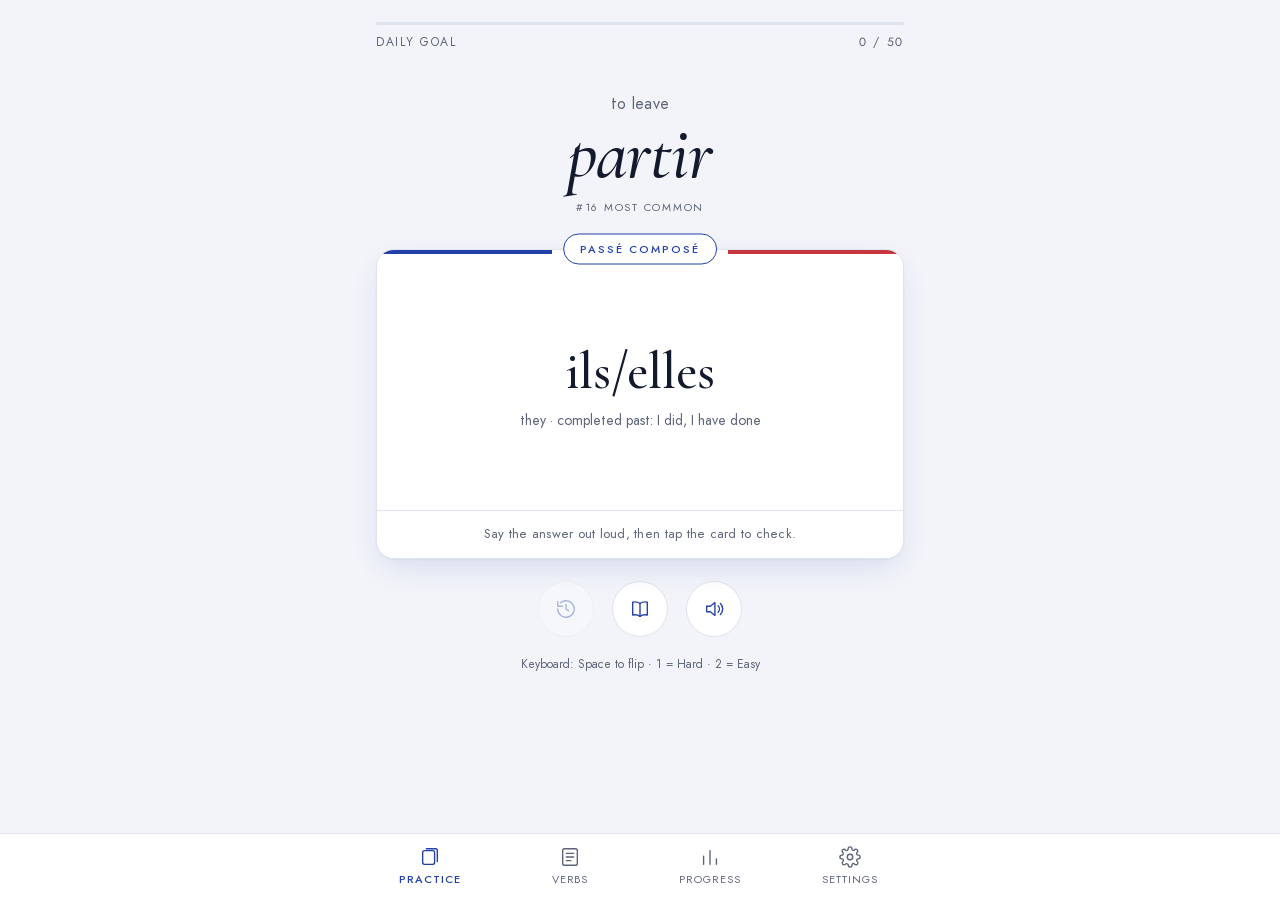
==== index.html @ 5188be74 "Add Conjugaison French verb flashcard app Offline-capable web app: 500 most common French verbs plus" ====
<!doctype html>
<html lang="fr">
<head>
<meta charset="utf-8">
<meta name="viewport" content="width=device-width, initial-scale=1, viewport-fit=cover">
<title>Conjugaison</title>
<meta name="description" content="French conjugation flashcards: 500 common verbs, every tense.">
<meta name="theme-color" content="#f2f4f9" media="(prefers-color-scheme: light)">
<meta name="theme-color" content="#0c1122" media="(prefers-color-scheme: dark)">
<meta name="apple-mobile-web-app-capable" content="yes">
<meta name="mobile-web-app-capable" content="yes">
<meta name="apple-mobile-web-app-title" content="Conjugaison">
<meta name="apple-mobile-web-app-status-bar-style" content="default">
<link rel="manifest" href="manifest.webmanifest">
<link rel="apple-touch-icon" href="apple-touch-icon.png">
<link rel="icon" type="image/png" href="icon-256.png">
<link rel="stylesheet" href="fonts.css">
<style>html{color-scheme:light;-webkit-text-size-adjust:100%;padding-top:env(safe-area-inset-top,0px)}html,body{margin:0}img{max-width:100%}</style>
</head>
<body>
<style>
/* Layout: one-screen flashcard app with a bottom tab bar; a clean white card with a fine tricolore rule, set in Cormorant and Jost. */
:root{
  --bg:#f2f4f9; --paper:#ffffff; --surface:#ffffff; --fg:#141a2e; --muted:#5d6479; --line:#dfe3ee; --chip:#eaeef8;
  --accent:#2340a8; --accent-fg:#ffffff; --accent-soft:#e6ebfa; --rouge:#c8363f;
  --ok:#1d6f47; --ok-bg:#e4f2ea; --hard:#8a5a0a; --hard-bg:#f7eedb; --bad:#b3372f; --bad-bg:#f8e6e3;
  --shadow:0 1px 2px rgba(20,26,46,.04), 0 12px 32px -8px rgba(35,64,168,.16);
  --display:"Cormorant Garamond", "Cormorant", Garamond, "Times New Roman", serif;
  --body:"Jost", "Futura", "Avenir Next", system-ui, sans-serif;
  --mono:"Jost", "Futura", system-ui, sans-serif;
}
@media (prefers-color-scheme: dark){ :root:not([data-theme="light"]){
  --bg:#0c1122; --paper:#141b33; --surface:#141b33; --fg:#eceff7; --muted:#9ba3ba; --line:#262f4d; --chip:#1d2644;
  --accent:#93aaff; --accent-fg:#0c1122; --accent-soft:#1f2a50; --rouge:#e56a70;
  --ok:#6cc998; --ok-bg:#143022; --hard:#e9b867; --hard-bg:#342a14; --bad:#ff8a80; --bad-bg:#3a1b1b;
  --shadow:0 1px 2px rgba(0,0,0,.3), 0 12px 32px -8px rgba(0,0,0,.5); color-scheme:dark;
}}
:root[data-theme="dark"]{
  --bg:#0c1122; --paper:#141b33; --surface:#141b33; --fg:#eceff7; --muted:#9ba3ba; --line:#262f4d; --chip:#1d2644;
  --accent:#93aaff; --accent-fg:#0c1122; --accent-soft:#1f2a50; --rouge:#e56a70;
  --ok:#6cc998; --ok-bg:#143022; --hard:#e9b867; --hard-bg:#342a14; --bad:#ff8a80; --bad-bg:#3a1b1b;
  --shadow:0 1px 2px rgba(0,0,0,.3), 0 12px 32px -8px rgba(0,0,0,.5); color-scheme:dark;
}
*{box-sizing:border-box}
[hidden]{display:none!important}
body{background:var(--bg);color:var(--fg);font:400 16px/1.55 var(--body)}
button{font:inherit;color:inherit;cursor:pointer}
button:focus-visible,select:focus-visible,input:focus-visible{outline:2px solid var(--accent);outline-offset:2px}
main{max-width:560px;margin:0 auto;padding-inline:16px;padding-block:22px 112px}
section{display:flex;flex-direction:column;gap:18px}
.label{font:500 11px/1.2 var(--body);letter-spacing:.16em;text-transform:uppercase;color:var(--muted)}
h2{margin:0;font:500 34px/1.1 var(--display);color:var(--fg);letter-spacing:-.01em}

/* Daily goal */
.goal{display:flex;flex-direction:column;gap:8px}
.goal-bar{height:3px;border-radius:99px;background:var(--line);overflow:hidden}
.goal-bar i{display:block;height:100%;background:var(--accent);transition:width .3s}
.goal-row{display:flex;justify-content:space-between;color:var(--muted);font-size:12px;letter-spacing:.14em;text-transform:uppercase;font-variant-numeric:tabular-nums}

/* Verb heading */
.word{text-align:center;padding-block:22px 0;display:flex;flex-direction:column;gap:2px}
.word .en{color:var(--muted);font-size:16px;font-weight:400;letter-spacing:.02em}
.word .inf{font:500 italic clamp(52px,14vw,72px)/1 var(--display);color:var(--fg);text-wrap:balance;letter-spacing:-.01em}

/* Card */
.card-box{position:relative;margin-top:18px}
.pill{position:absolute;top:0;left:50%;transform:translate(-50%,-50%);z-index:3;background:var(--surface);color:var(--accent);
  border:1px solid var(--accent);font:500 11px/1 var(--body);letter-spacing:.18em;text-transform:uppercase;padding:9px 16px;border-radius:99px;white-space:nowrap}
.shell{border-radius:18px;box-shadow:var(--shadow);border:1px solid var(--line);overflow:hidden;background:var(--paper)}
.card{display:block;width:100%;border:0;padding:0;background:none;perspective:1200px;text-align:center}
.inner{display:grid;transition:transform .5s cubic-bezier(.3,.7,.3,1);transform-style:preserve-3d}
.card.flipped .inner{transform:rotateY(180deg)}
.inner.instant{transition:none}
.face{grid-area:1/1;backface-visibility:hidden;-webkit-backface-visibility:hidden;min-height:260px;background:var(--paper);
  display:flex;flex-direction:column;align-items:center;justify-content:center;gap:10px;padding:44px 24px 28px;position:relative}
.face::before{content:"";position:absolute;top:0;left:0;right:0;height:4px;
  background:linear-gradient(to right,var(--accent) 0 33.33%,var(--paper) 33.33% 66.66%,var(--rouge) 66.66%)}
.back{transform:rotateY(180deg)}
.pron{font:500 clamp(40px,10vw,52px)/1.05 var(--display);color:var(--fg)}
.pron-en{color:var(--muted);font-size:14px;font-weight:400;max-width:32ch}
.answer{font:600 clamp(34px,9vw,48px)/1.1 var(--display);color:var(--accent);text-wrap:balance;overflow-wrap:anywhere}
.note{color:var(--muted);font-size:14px;font-weight:400;max-width:36ch}
.below{background:var(--paper);border-top:1px solid var(--line)}
.prompt-line{margin:0;padding:13px 16px;text-align:center;color:var(--muted);font-size:13px;font-weight:400;letter-spacing:.02em}
.rate{display:grid;grid-template-columns:1fr 1fr;border-top:1px solid var(--line)}
.rate button{border:0;padding:16px 10px;display:flex;flex-direction:column;align-items:center;gap:1px;font-weight:500;letter-spacing:.14em;text-transform:uppercase;font-size:13px}
.rate .hard{background:var(--hard-bg);color:var(--hard)}
.rate .easy{background:var(--ok-bg);color:var(--ok)}
.rate small{font-weight:400;font-size:12px;letter-spacing:.02em;text-transform:none;opacity:.85}
.return{width:100%;border:0;padding:16px;background:var(--accent-soft);font-weight:500;color:var(--accent);letter-spacing:.04em}

/* Tool buttons */
.tools{display:flex;justify-content:center;gap:18px;padding-top:4px}
.tool{width:56px;height:56px;border-radius:50%;border:1px solid var(--line);background:var(--surface);display:grid;place-items:center;transition:border-color .15s}
.tool:hover:not(:disabled){border-color:var(--accent)}
.tool svg{width:22px;height:22px;stroke:var(--accent);fill:none;stroke-width:1.5;stroke-linecap:round;stroke-linejoin:round}
.tool:disabled{opacity:.35;cursor:default}
.keys{text-align:center;color:var(--muted);font-size:12px;font-weight:400;margin:0}
@media (hover:none){ .keys{display:none} }

/* Bottom nav */
nav{position:fixed;left:0;right:0;bottom:0;z-index:10;background:var(--surface);border-top:1px solid var(--line);
  padding:6px 8px calc(6px + env(safe-area-inset-bottom, 0px));display:flex;justify-content:center}
nav div{display:grid;grid-template-columns:repeat(4,1fr);width:100%;max-width:560px}
nav button{border:0;background:none;display:flex;flex-direction:column;align-items:center;gap:3px;padding:6px 0;font-size:11px;letter-spacing:.08em;text-transform:uppercase;color:var(--muted)}
nav svg{width:22px;height:22px;stroke:currentColor;fill:none;stroke-width:1.5;stroke-linecap:round;stroke-linejoin:round}
nav button[aria-selected="true"]{color:var(--accent);font-weight:500}

/* Panels */
.panel{background:var(--surface);border:1px solid var(--line);border-radius:16px;padding:20px;display:flex;flex-direction:column;gap:14px}
.row{display:flex;flex-wrap:wrap;gap:8px;align-items:center}
.chip{border:1px solid var(--line);background:var(--surface);border-radius:999px;padding:6px 14px;font-size:14px;color:var(--fg)}
.chip:hover{border-color:var(--accent)}
.chip[aria-pressed="true"]{background:var(--accent);border-color:var(--accent);color:var(--accent-fg)}
.hint{color:var(--muted);font-size:14px;font-weight:400;margin:0}
select{font:inherit;padding:8px 10px;border-radius:8px;border:1px solid var(--line);background:var(--surface);color:var(--fg)}
.grid{display:grid;grid-template-columns:repeat(auto-fill,minmax(min(100%,240px),1fr));gap:12px}
.tcard{border:1px solid var(--line);border-radius:12px;padding:14px;min-width:0;display:flex;flex-direction:column;gap:6px}
.tcard h3{margin:0;font:600 italic 20px/1.2 var(--display);color:var(--accent)}
.conj{width:100%;border-collapse:collapse;font-size:15px}
.conj td{padding:4px 8px;border-bottom:1px solid var(--line)}
.conj tr:last-child td{border-bottom:0}
.conj td:first-child{color:var(--muted);width:42%;text-align:right;font-weight:400}
.conj tr.hl td{background:var(--accent-soft);font-weight:500}
.conj tr.hl td:first-child{color:var(--accent)}
.tip{margin:0;font-size:14px;font-weight:400;color:var(--muted)}
.tip b{color:var(--fg);font-weight:500}
.stats{display:flex;flex-wrap:wrap;gap:28px}
.stat b{display:block;font:500 40px/1.1 var(--display);font-variant-numeric:tabular-nums}
.weak{margin:0;padding:0;list-style:none;display:flex;flex-direction:column;gap:6px}
.weak li{display:flex;justify-content:space-between;gap:12px;border-bottom:1px solid var(--line);padding-bottom:6px}
.weak span:last-child{font-size:13px;color:var(--hard);font-variant-numeric:tabular-nums;white-space:nowrap}
.danger{background:var(--bad);color:var(--surface);border:0;border-radius:99px;padding:8px 18px;font-weight:500}
.ghost{background:none;border:1px solid var(--line);border-radius:99px;padding:8px 18px;color:var(--fg)}

/* Table popup */
.overlay{position:fixed;inset:0;z-index:20;background:rgba(10,14,30,.45);display:flex;align-items:flex-end;justify-content:center;padding:16px}
.sheet{background:var(--surface);color:var(--fg);border-radius:20px;padding:22px;width:100%;max-width:520px;display:flex;flex-direction:column;gap:12px;
  margin-bottom:env(safe-area-inset-bottom, 0px);max-height:85%;overflow:auto}
.sheet header{display:flex;justify-content:space-between;align-items:center;gap:12px}
.sheet h2{font-size:28px}
@media (min-width:640px){ .overlay{align-items:center} }
@media (prefers-reduced-motion:reduce){ .inner{transition:none} }
</style>

<style>
.group-label{font:500 11px/1 var(--body);letter-spacing:.16em;text-transform:uppercase;color:var(--muted);margin-top:4px}
.search{width:100%;font:inherit;font-size:17px;padding:10px 12px;border-radius:10px;border:1px solid var(--line);background:var(--surface);color:var(--fg)}
.results{display:flex;flex-wrap:wrap;gap:6px}
.results .chip small{opacity:.7;margin-left:4px}
.vhead{display:flex;flex-wrap:wrap;align-items:baseline;gap:4px 12px}
.vhead b{font:500 italic 40px/1.1 var(--display);color:var(--fg)}
.pp-line{font-size:15px}
.pp-line b{color:var(--accent)}
.bars{width:100%;border-collapse:collapse;font-size:14px}
.bars td{padding:6px 4px;border-bottom:1px solid var(--line);vertical-align:middle}
.bars td.n{font-family:var(--mono);font-variant-numeric:tabular-nums;text-align:right;white-space:nowrap;color:var(--muted)}
.meter{height:8px;border-radius:99px;background:var(--chip);overflow:hidden;min-width:60px}
.meter i{display:block;height:100%;background:var(--ok)}
.rank{font:400 11px/1 var(--body);letter-spacing:.16em;text-transform:uppercase;color:var(--muted);text-align:center;margin-top:-6px}
</style>

<main>
  <section id="tab-practice">
    <div class="goal">
      <div class="goal-bar"><i id="goalFill" style="width:0"></i></div>
      <div class="goal-row"><span>Daily goal</span><span id="goalText">0 / 50</span></div>
    </div>

    <div class="word"><div class="en" id="qEn"></div><div class="inf" id="qInf"></div></div>
    <div class="rank" id="qRank"></div>

    <div class="card-box">
      <span class="pill" id="qTense"></span>
      <div class="shell">
        <button class="card" id="card" aria-label="Flip card to see the answer">
          <div class="inner" id="inner">
            <div class="face front">
              <div class="pron" id="qPron"></div>
              <div class="pron-en" id="qPronEn"></div>
            </div>
            <div class="face back">
              <div class="answer" id="qAnswer"></div>
              <div class="note" id="qNote"></div>
            </div>
          </div>
        </button>
        <div class="below" id="below"></div>
      </div>
    </div>

    <div class="tools">
      <button class="tool" id="prevBtn" aria-label="Previous card" disabled>
        <svg viewBox="0 0 24 24"><path d="M3 12a9 9 0 1 0 3-6.7"/><path d="M3 4v5h5"/><path d="M12 7v5l3 2"/></svg>
      </button>
      <button class="tool" id="tableBtn" aria-label="Show full conjugation table">
        <svg viewBox="0 0 24 24"><path d="M12 6c-2-1.5-5-2-8-1.5v14c3-.5 6 0 8 1.5 2-1.5 5-2 8-1.5v-14c-3-.5-6 0-8 1.5z"/><path d="M12 6v14"/></svg>
      </button>
      <button class="tool" id="speakBtn" aria-label="Hear it in French">
        <svg viewBox="0 0 24 24"><path d="M4 9h4l5-4v14l-5-4H4z"/><path d="M16.5 8.5a5 5 0 0 1 0 7"/><path d="M19 6a8.5 8.5 0 0 1 0 12"/></svg>
      </button>
    </div>
    <p class="keys">Keyboard: Space to flip · 1 = Hard · 2 = Easy</p>
  </section>

  <section id="tab-verbs" hidden>
    <h2>Verb tables</h2>
    <div class="panel">
      <label class="label" for="search">Find a verb (French or English)</label>
      <input class="search" id="search" type="search" autocomplete="off" autocapitalize="off" spellcheck="false" placeholder="recevoir, to receive…">
      <div class="results" id="results"></div>
    </div>
    <div class="panel" id="verbPanel"></div>
  </section>

  <section id="tab-progress" hidden>
    <h2>Progress</h2>
    <div class="panel">
      <div class="stats" id="stats"></div>
      <div><div class="label" style="margin-bottom:8px">Hardest for you</div><ul class="weak" id="weak"></ul></div>
    </div>
    <div class="panel">
      <div class="label">By tense (share rated Easy)</div>
      <table class="bars" id="byTense"></table>
    </div>
  </section>

  <section id="tab-settings" hidden>
    <h2>Settings</h2>
    <div class="panel">
      <div class="label">Tenses</div>
      <div id="tenseGroups" style="display:flex;flex-direction:column;gap:10px"></div>
      <p class="hint">Start with présent and passé composé. Add a tense once most of its cards feel easy. The literary tenses show up in books and news; you mostly need to recognize them.</p>
    </div>
    <div class="panel">
      <div class="label">Verbs, by how common they are</div>
      <div class="row" id="tierChips"></div>
      <div class="row" id="reflChip"></div>
      <p class="hint">Top 25 covers most of everyday speech. Move up a level when the cards start feeling easy.</p>
    </div>
    <div class="panel">
      <div class="label">Daily goal</div>
      <div class="row" id="goalChips"></div>
    </div>
    <div class="panel">
      <div class="label">Saved progress</div>
      <p class="hint">Progress is saved in this browser only. Your phone and laptop keep separate records.</p>
      <div class="row" id="resetBox"></div>
    </div>
    <p class="hint">Conjugations come from Lefff, a French lexicon published by Inria (LGPL-LR). Verb frequency is based on the OpenSubtitles French word list.</p>
  </section>
</main>

<nav><div role="tablist">
  <button role="tab" aria-selected="true" data-tab="practice"><svg viewBox="0 0 24 24"><rect x="4" y="5" width="13" height="15" rx="2"/><path d="M8 3h10a2 2 0 0 1 2 2v12"/></svg>Practice</button>
  <button role="tab" aria-selected="false" data-tab="verbs"><svg viewBox="0 0 24 24"><rect x="4" y="3" width="16" height="18" rx="2"/><path d="M8 8h8M8 12h8M8 16h5"/></svg>Verbs</button>
  <button role="tab" aria-selected="false" data-tab="progress"><svg viewBox="0 0 24 24"><path d="M5 20V11M12 20V5M19 20v-6"/></svg>Progress</button>
  <button role="tab" aria-selected="false" data-tab="settings"><svg viewBox="0 0 24 24"><circle cx="12" cy="12" r="3"/><path d="M19.4 15a1.7 1.7 0 0 0 .3 1.8l.1.1a2 2 0 1 1-2.8 2.8l-.1-.1a1.7 1.7 0 0 0-1.8-.3 1.7 1.7 0 0 0-1 1.5V21a2 2 0 1 1-4 0v-.1a1.7 1.7 0 0 0-1.1-1.5 1.7 1.7 0 0 0-1.8.3l-.1.1a2 2 0 1 1-2.8-2.8l.1-.1a1.7 1.7 0 0 0 .3-1.8 1.7 1.7 0 0 0-1.5-1H3a2 2 0 1 1 0-4h.1a1.7 1.7 0 0 0 1.5-1.1 1.7 1.7 0 0 0-.3-1.8l-.1-.1a2 2 0 1 1 2.8-2.8l.1.1a1.7 1.7 0 0 0 1.8.3H9a1.7 1.7 0 0 0 1-1.5V3a2 2 0 1 1 4 0v.1a1.7 1.7 0 0 0 1 1.5 1.7 1.7 0 0 0 1.8-.3l.1-.1a2 2 0 1 1 2.8 2.8l-.1.1a1.7 1.7 0 0 0-.3 1.8V9a1.7 1.7 0 0 0 1.5 1H21a2 2 0 1 1 0 4h-.1a1.7 1.7 0 0 0-1.5 1z"/></svg>Settings</button>
</div></nav>

<div class="overlay" id="overlay" hidden>
  <div class="sheet" role="dialog" aria-modal="true" aria-labelledby="sheetTitle">
    <header><h2 id="sheetTitle"></h2><button class="ghost" id="sheetClose">Close</button></header>
    <div id="sheetBody" style="display:flex;flex-direction:column;gap:12px"></div>
  </div>
</div>

<script>
const DATA = [{"i":"être","e":"to be","n":1,"P":"suis es est sommes êtes sont","I":"étais étais était étions étiez étaient","J":"fus fus fut fûmes fûtes furent","F":"serai seras sera serons serez seront","C":"serais serais serait serions seriez seraient","S":"sois sois soit soyons soyez soient","T":"fusse fusses fût fussions fussiez fussent","Y":"- sois - soyons soyez -","K":"été"},{"i":"avoir","e":"to have","n":2,"P":"ai as a avons avez ont","I":"avais avais avait avions aviez avaient","J":"eus eus eut eûmes eûtes eurent","F":"aurai auras aura aurons aurez auront","C":"aurais aurais aurait aurions auriez auraient","S":"aie aies ait ayons ayez aient","T":"eusse eusses eût eussions eussiez eussent","Y":"- aie - ayons ayez -","K":"eu"},{"i":"faire","e":"to do, to make","n":3,"P":"fais fais fait faisons faites font","I":"faisais faisais faisait faisions faisiez faisaient","J":"fis fis fit fîmes fîtes firent","F":"ferai feras fera ferons ferez feront","C":"ferais ferais ferait ferions feriez feraient","S":"fasse fasses fasse fassions fassiez fassent","T":"fisse fisses fît fissions fissiez fissent","Y":"- fais - faisons faites -","K":"fait"},{"i":"aller","e":"to go","n":4,"P":"vais vas va allons allez vont","I":"allais allais allait allions alliez allaient","J":"allai allas alla allâmes allâtes allèrent","F":"irai iras ira irons irez iront","C":"irais irais irait irions iriez iraient","S":"aille ailles aille allions alliez aillent","T":"allasse allasses allât allassions allassiez allassent","Y":"- va - allons allez -","K":"allé","x":1},{"i":"pouvoir","e":"to be able to, can","n":5,"P":"puis peux peut pouvons pouvez peuvent","I":"pouvais pouvais pouvait pouvions pouviez pouvaient","J":"pus pus put pûmes pûtes purent","F":"pourrai pourras pourra pourrons pourrez pourront","C":"pourrais pourrais pourrait pourrions pourriez pourraient","S":"puisse puisses puisse puissions puissiez puissent","T":"pusse pusses pût pussions pussiez pussent","K":"pu"},{"i":"dire","e":"to say, to tell","n":6,"P":"dis dis dit disons dites disent","I":"disais disais disait disions disiez disaient","J":"dis dis dit dîmes dîtes dirent","F":"dirai diras dira dirons direz diront","C":"dirais dirais dirait dirions diriez diraient","S":"dise dises dise disions disiez disent","T":"disse disses dît dissions dissiez dissent","Y":"- dis - disons dites -","K":"dit"},{"i":"vouloir","e":"to want","n":7,"P":"veux veux veut voulons voulez veulent","I":"voulais voulais voulait voulions vouliez voulaient","J":"voulus voulus voulut voulûmes voulûtes voulurent","F":"voudrai voudras voudra voudrons voudrez voudront","C":"voudrais voudrais voudrait voudrions voudriez voudraient","S":"veuille veuilles veuille voulions vouliez veuillent","T":"voulusse voulusses voulût voulussions voulussiez voulussent","Y":"- veuille - veuillons veuillez -","K":"voulu"},{"i":"savoir","e":"to know (a fact)","n":8,"P":"sais sais sait savons savez savent","I":"savais savais savait savions saviez savaient","J":"sus sus sut sûmes sûtes surent","F":"saurai sauras saura saurons saurez sauront","C":"saurais saurais saurait saurions sauriez sauraient","S":"sache saches sache sachions sachiez sachent","T":"susse susses sût sussions sussiez sussent","Y":"- sache - sachons sachez -","K":"su"},{"i":"plaire","e":"to please (ça me plaît = I like it)","n":9,"P":"plais plais plaît plaisons plaisez plaisent","I":"plaisais plaisais plaisait plaisions plaisiez plaisaient","J":"plus plus plut plûmes plûtes plurent","F":"plairai plairas plaira plairons plairez plairont","C":"plairais plairais plairait plairions plairiez plairaient","S":"plaise plaises plaise plaisions plaisiez plaisent","T":"plusse plusses plût plussions plussiez plussent","Y":"- plais - plaisons plaisez -","K":"plu"},{"i":"devoir","e":"to have to, must; to owe","n":10,"P":"dois dois doit devons devez doivent","I":"devais devais devait devions deviez devaient","J":"dus dus dut dûmes dûtes durent","F":"devrai devras devra devrons devrez devront","C":"devrais devrais devrait devrions devriez devraient","S":"doive doives doive devions deviez doivent","T":"dusse dusses dût dussions dussiez dussent","Y":"- dois - devons devez -","K":"dû"},{"i":"voir","e":"to see","n":11,"P":"vois vois voit voyons voyez voient","I":"voyais voyais voyait voyions voyiez voyaient","J":"vis vis vit vîmes vîtes virent","F":"verrai verras verra verrons verrez verront","C":"verrais verrais verrait verrions verriez verraient","S":"voie voies voie voyions voyiez voient","T":"visse visses vît vissions vissiez vissent","Y":"- vois - voyons voyez -","K":"vu"},{"i":"venir","e":"to come","n":12,"P":"viens viens vient venons venez viennent","I":"venais venais venait venions veniez venaient","J":"vins vins vint vînmes vîntes vinrent","F":"viendrai viendras viendra viendrons viendrez viendront","C":"viendrais viendrais viendrait viendrions viendriez viendraient","S":"vienne viennes vienne venions veniez viennent","T":"vinsse vinsses vînt vinssions vinssiez vinssent","Y":"- viens - venons venez -","K":"venu","x":1},{"i":"parler","e":"to speak, to talk","n":13,"P":"parle parles parle parlons parlez parlent","I":"parlais parlais parlait parlions parliez parlaient","J":"parlai parlas parla parlâmes parlâtes parlèrent","F":"parlerai parleras parlera parlerons parlerez parleront","C":"parlerais parlerais parlerait parlerions parleriez parleraient","S":"parle parles parle parlions parliez parlent","T":"parlasse parlasses parlât parlassions parlassiez parlassent","Y":"- parle - parlons parlez -","K":"parlé"},{"i":"penser","e":"to think","n":14,"P":"pense penses pense pensons pensez pensent","I":"pensais pensais pensait pensions pensiez pensaient","J":"pensai pensas pensa pensâmes pensâtes pensèrent","F":"penserai penseras pensera penserons penserez penseront","C":"penserais penserais penserait penserions penseriez penseraient","S":"pense penses pense pensions pensiez pensent","T":"pensasse pensasses pensât pensassions pensassiez pensassent","Y":"- pense - pensons pensez -","K":"pensé"},{"i":"prendre","e":"to take","n":15,"P":"prends prends prend prenons prenez prennent","I":"prenais prenais prenait prenions preniez prenaient","J":"pris pris prit prîmes prîtes prirent","F":"prendrai prendras prendra prendrons prendrez prendront","C":"prendrais prendrais prendrait prendrions prendriez prendraient","S":"prenne prennes prenne prenions preniez prennent","T":"prisse prisses prît prissions prissiez prissent","Y":"- prends - prenons prenez -","K":"pris"},{"i":"partir","e":"to leave","n":16,"P":"pars pars part partons partez partent","I":"partais partais partait partions partiez partaient","J":"partis partis partit partîmes partîtes partirent","F":"partirai partiras partira partirons partirez partiront","C":"partirais partirais partirait partirions partiriez partiraient","S":"parte partes parte partions partiez partent","T":"partisse partisses partît partissions partissiez partissent","Y":"- pars - partons partez -","K":"parti","x":1},{"i":"passer","e":"to pass, to spend (time)","n":17,"P":"passe passes passe passons passez passent","I":"passais passais passait passions passiez passaient","J":"passai passas passa passâmes passâtes passèrent","F":"passerai passeras passera passerons passerez passeront","C":"passerais passerais passerait passerions passeriez passeraient","S":"passe passes passe passions passiez passent","T":"passasse passasses passât passassions passassiez passassent","Y":"- passe - passons passez -","K":"passé"},{"i":"aimer","e":"to like, to love","n":18,"P":"aime aimes aime aimons aimez aiment","I":"aimais aimais aimait aimions aimiez aimaient","J":"aimai aimas aima aimâmes aimâtes aimèrent","F":"aimerai aimeras aimera aimerons aimerez aimeront","C":"aimerais aimerais aimerait aimerions aimeriez aimeraient","S":"aime aimes aime aimions aimiez aiment","T":"aimasse aimasses aimât aimassions aimassiez aimassent","Y":"- aime - aimons aimez -","K":"aimé"},{"i":"croire","e":"to believe","n":19,"P":"crois crois croit croyons croyez croient","I":"croyais croyais croyait croyions croyiez croyaient","J":"crus crus crut crûmes crûtes crurent","F":"croirai croiras croira croirons croirez croiront","C":"croirais croirais croirait croirions croiriez croiraient","S":"croie croies croie croyions croyiez croient","T":"crusse crusses crût crussions crussiez crussent","Y":"- crois - croyons croyez -","K":"cru"},{"i":"trouver","e":"to find","n":20,"P":"trouve trouves trouve trouvons trouvez trouvent","I":"trouvais trouvais trouvait trouvions trouviez trouvaient","J":"trouvai trouvas trouva trouvâmes trouvâtes trouvèrent","F":"trouverai trouveras trouvera trouverons trouverez trouveront","C":"trouverais trouverais trouverait trouverions trouveriez trouveraient","S":"trouve trouves trouve trouvions trouviez trouvent","T":"trouvasse trouvasses trouvât trouvassions trouvassiez trouvassent","Y":"- trouve - trouvons trouvez -","K":"trouvé"},{"i":"mourir","e":"to die","n":21,"P":"meurs meurs meurt mourons mourez meurent","I":"mourais mourais mourait mourions mouriez mouraient","J":"mourus mourus mourut mourûmes mourûtes moururent","F":"mourrai mourras mourra mourrons mourrez mourront","C":"mourrais mourrais mourrait mourrions mourriez mourraient","S":"meure meures meure mourions mouriez meurent","T":"mourusse mourusses mourût mourussions mourussiez mourussent","Y":"- meurs - mourons mourez -","K":"mort","x":1},{"i":"arriver","e":"to arrive; to happen","n":22,"P":"arrive arrives arrive arrivons arrivez arrivent","I":"arrivais arrivais arrivait arrivions arriviez arrivaient","J":"arrivai arrivas arriva arrivâmes arrivâtes arrivèrent","F":"arriverai arriveras arrivera arriverons arriverez arriveront","C":"arriverais arriverais arriverait arriverions arriveriez arriveraient","S":"arrive arrives arrive arrivions arriviez arrivent","T":"arrivasse arrivasses arrivât arrivassions arrivassiez arrivassent","Y":"- arrive - arrivons arrivez -","K":"arrivé","x":1},{"i":"attendre","e":"to wait (for)","n":23,"P":"attends attends attend attendons attendez attendent","I":"attendais attendais attendait attendions attendiez attendaient","J":"attendis attendis attendit attendîmes attendîtes attendirent","F":"attendrai attendras attendra attendrons attendrez attendront","C":"attendrais attendrais attendrait attendrions attendriez attendraient","S":"attende attendes attende attendions attendiez attendent","T":"attendisse attendisses attendît attendissions attendissiez attendissent","Y":"- attends - attendons attendez -","K":"attendu"},{"i":"sortir","e":"to go out","n":24,"P":"sors sors sort sortons sortez sortent","I":"sortais sortais sortait sortions sortiez sortaient","J":"sortis sortis sortit sortîmes sortîtes sortirent","F":"sortirai sortiras sortira sortirons sortirez sortiront","C":"sortirais sortirais sortirait sortirions sortiriez sortiraient","S":"sorte sortes sorte sortions sortiez sortent","T":"sortisse sortisses sortît sortissions sortissiez sortissent","Y":"- sors - sortons sortez -","K":"sorti","x":1},{"i":"rester","e":"to stay","n":25,"P":"reste restes reste restons restez restent","I":"restais restais restait restions restiez restaient","J":"restai restas resta restâmes restâtes restèrent","F":"resterai resteras restera resterons resterez resteront","C":"resterais resterais resterait resterions resteriez resteraient","S":"reste restes reste restions restiez restent","T":"restasse restasses restât restassions restassiez restassent","Y":"- reste - restons restez -","K":"resté","x":1},{"i":"appeler","e":"to call","n":26,"P":"appelle appelles appelle appelons appelez appellent","I":"appelais appelais appelait appelions appeliez appelaient","J":"appelai appelas appela appelâmes appelâtes appelèrent","F":"appellerai appelleras appellera appellerons appellerez appelleront","C":"appellerais appellerais appellerait appellerions appelleriez appelleraient","S":"appelle appelles appelle appelions appeliez appellent","T":"appelasse appelasses appelât appelassions appelassiez appelassent","Y":"- appelle - appelons appelez -","K":"appelé"},{"i":"laisser","e":"to leave (something), to let","n":27,"P":"laisse laisses laisse laissons laissez laissent","I":"laissais laissais laissait laissions laissiez laissaient","J":"laissai laissas laissa laissâmes laissâtes laissèrent","F":"laisserai laisseras laissera laisserons laisserez laisseront","C":"laisserais laisserais laisserait laisserions laisseriez laisseraient","S":"laisse laisses laisse laissions laissiez laissent","T":"laissasse laissasses laissât laissassions laissassiez laissassent","Y":"- laisse - laissons laissez -","K":"laissé"},{"i":"donner","e":"to give","n":28,"P":"donne donnes donne donnons donnez donnent","I":"donnais donnais donnait donnions donniez donnaient","J":"donnai donnas donna donnâmes donnâtes donnèrent","F":"donnerai donneras donnera donnerons donnerez donneront","C":"donnerais donnerais donnerait donnerions donneriez donneraient","S":"donne donnes donne donnions donniez donnent","T":"donnasse donnasses donnât donnassions donnassiez donnassent","Y":"- donne - donnons donnez -","K":"donné"},{"i":"arrêter","e":"to stop","n":29,"P":"arrête arrêtes arrête arrêtons arrêtez arrêtent","I":"arrêtais arrêtais arrêtait arrêtions arrêtiez arrêtaient","J":"arrêtai arrêtas arrêta arrêtâmes arrêtâtes arrêtèrent","F":"arrêterai arrêteras arrêtera arrêterons arrêterez arrêteront","C":"arrêterais arrêterais arrêterait arrêterions arrêteriez arrêteraient","S":"arrête arrêtes arrête arrêtions arrêtiez arrêtent","T":"arrêtasse arrêtasses arrêtât arrêtassions arrêtassiez arrêtassent","Y":"- arrête - arrêtons arrêtez -","K":"arrêté"},{"i":"regarder","e":"to look at, to watch","n":30,"P":"regarde regardes regarde regardons regardez regardent","I":"regardais regardais regardait regardions regardiez regardaient","J":"regardai regardas regarda regardâmes regardâtes regardèrent","F":"regarderai regarderas regardera regarderons regarderez regarderont","C":"regarderais regarderais regarderait regarderions regarderiez regarderaient","S":"regarde regardes regarde regardions regardiez regardent","T":"regardasse regardasses regardât regardassions regardassiez regardassent","Y":"- regarde - regardons regardez -","K":"regardé"},{"i":"mettre","e":"to put, to put on","n":31,"P":"mets mets met mettons mettez mettent","I":"mettais mettais mettait mettions mettiez mettaient","J":"mis mis mit mîmes mîtes mirent","F":"mettrai mettras mettra mettrons mettrez mettront","C":"mettrais mettrais mettrait mettrions mettriez mettraient","S":"mette mettes mette mettions mettiez mettent","T":"misse misses mît missions missiez missent","Y":"- mets - mettons mettez -","K":"mis"},{"i":"demander","e":"to ask","n":32,"P":"demande demandes demande demandons demandez demandent","I":"demandais demandais demandait demandions demandiez demandaient","J":"demandai demandas demanda demandâmes demandâtes demandèrent","F":"demanderai demanderas demandera demanderons demanderez demanderont","C":"demanderais demanderais demanderait demanderions demanderiez demanderaient","S":"demande demandes demande demandions demandiez demandent","T":"demandasse demandasses demandât demandassions demandassiez demandassent","Y":"- demande - demandons demandez -","K":"demandé"},{"i":"aider","e":"to help","n":33,"P":"aide aides aide aidons aidez aident","I":"aidais aidais aidait aidions aidiez aidaient","J":"aidai aidas aida aidâmes aidâtes aidèrent","F":"aiderai aideras aidera aiderons aiderez aideront","C":"aiderais aiderais aiderait aiderions aideriez aideraient","S":"aide aides aide aidions aidiez aident","T":"aidasse aidasses aidât aidassions aidassiez aidassent","Y":"- aide - aidons aidez -","K":"aidé"},{"i":"comprendre","e":"to understand","n":34,"P":"comprends comprends comprend comprenons comprenez comprennent","I":"comprenais comprenais comprenait comprenions compreniez comprenaient","J":"compris compris comprit comprîmes comprîtes comprirent","F":"comprendrai comprendras comprendra comprendrons comprendrez comprendront","C":"comprendrais comprendrais comprendrait comprendrions comprendriez comprendraient","S":"comprenne comprennes comprenne comprenions compreniez comprennent","T":"comprisse comprisses comprît comprissions comprissiez comprissent","Y":"- comprends - comprenons comprenez -","K":"compris"},{"i":"tuer","e":"to kill","n":35,"P":"tue tues tue tuons tuez tuent","I":"tuais tuais tuait tuions tuiez tuaient","J":"tuai tuas tua tuâmes tuâtes tuèrent","F":"tuerai tueras tuera tuerons tuerez tueront","C":"tuerais tuerais tuerait tuerions tueriez tueraient","S":"tue tues tue tuions tuiez tuent","T":"tuasse tuasses tuât tuassions tuassiez tuassent","Y":"- tue - tuons tuez -","K":"tué"},{"i":"falloir","e":"to be necessary (il faut)","n":36,"P":"- - faut - - -","I":"- - fallait - - -","J":"- - fallut - - -","F":"- - faudra - - -","C":"- - faudrait - - -","S":"- - faille - - -","T":"- - fallût - - -","K":"fallu"},{"i":"connaître","e":"to know (a person, a place)","n":37,"P":"connais connais connaît connaissons connaissez connaissent","I":"connaissais connaissais connaissait connaissions connaissiez connaissaient","J":"connus connus connut connûmes connûtes connurent","F":"connaîtrai connaîtras connaîtra connaîtrons connaîtrez connaîtront","C":"connaîtrais connaîtrais connaîtrait connaîtrions connaîtriez connaîtraient","S":"connaisse connaisses connaisse connaissions connaissiez connaissent","T":"connusse connusses connût connussions connussiez connussent","Y":"- connais - connaissons connaissez -","K":"connu"},{"i":"entrer","e":"to enter, to come in","n":38,"P":"entre entres entre entrons entrez entrent","I":"entrais entrais entrait entrions entriez entraient","J":"entrai entras entra entrâmes entrâtes entrèrent","F":"entrerai entreras entrera entrerons entrerez entreront","C":"entrerais entrerais entrerait entrerions entreriez entreraient","S":"entre entres entre entrions entriez entrent","T":"entrasse entrasses entrât entrassions entrassiez entrassent","Y":"- entre - entrons entrez -","K":"entré","x":1},{"i":"entendre","e":"to hear","n":39,"P":"entends entends entend entendons entendez entendent","I":"entendais entendais entendait entendions entendiez entendaient","J":"entendis entendis entendit entendîmes entendîtes entendirent","F":"entendrai entendras entendra entendrons entendrez entendront","C":"entendrais entendrais entendrait entendrions entendriez entendraient","S":"entende entendes entende entendions entendiez entendent","T":"entendisse entendisses entendît entendissions entendissiez entendissent","Y":"- entends - entendons entendez -","K":"entendu"},{"i":"sentir","e":"to feel, to smell","n":40,"P":"sens sens sent sentons sentez sentent","I":"sentais sentais sentait sentions sentiez sentaient","J":"sentis sentis sentit sentîmes sentîtes sentirent","F":"sentirai sentiras sentira sentirons sentirez sentiront","C":"sentirais sentirais sentirait sentirions sentiriez sentiraient","S":"sente sentes sente sentions sentiez sentent","T":"sentisse sentisses sentît sentissions sentissiez sentissent","Y":"- sens - sentons sentez -","K":"senti"},{"i":"tenir","e":"to hold","n":41,"P":"tiens tiens tient tenons tenez tiennent","I":"tenais tenais tenait tenions teniez tenaient","J":"tins tins tint tînmes tîntes tinrent","F":"tiendrai tiendras tiendra tiendrons tiendrez tiendront","C":"tiendrais tiendrais tiendrait tiendrions tiendriez tiendraient","S":"tienne tiennes tienne tenions teniez tiennent","T":"tinsse tinsses tînt tinssions tinssiez tinssent","Y":"- tiens - tenons tenez -","K":"tenu"},{"i":"porter","e":"to carry, to wear","n":42,"P":"porte portes porte portons portez portent","I":"portais portais portait portions portiez portaient","J":"portai portas porta portâmes portâtes portèrent","F":"porterai porteras portera porterons porterez porteront","C":"porterais porterais porterait porterions porteriez porteraient","S":"porte portes porte portions portiez portent","T":"portasse portasses portât portassions portassiez portassent","Y":"- porte - portons portez -","K":"porté"},{"i":"chercher","e":"to look for","n":43,"P":"cherche cherches cherche cherchons cherchez cherchent","I":"cherchais cherchais cherchait cherchions cherchiez cherchaient","J":"cherchai cherchas chercha cherchâmes cherchâtes cherchèrent","F":"chercherai chercheras cherchera chercherons chercherez chercheront","C":"chercherais chercherais chercherait chercherions chercheriez chercheraient","S":"cherche cherches cherche cherchions cherchiez cherchent","T":"cherchasse cherchasses cherchât cherchassions cherchassiez cherchassent","Y":"- cherche - cherchons cherchez -","K":"cherché"},{"i":"revenir","e":"to come back","n":44,"P":"reviens reviens revient revenons revenez reviennent","I":"revenais revenais revenait revenions reveniez revenaient","J":"revins revins revint revînmes revîntes revinrent","F":"reviendrai reviendras reviendra reviendrons reviendrez reviendront","C":"reviendrais reviendrais reviendrait reviendrions reviendriez reviendraient","S":"revienne reviennes revienne revenions reveniez reviennent","T":"revinsse revinsses revînt revinssions revinssiez revinssent","Y":"- reviens - revenons revenez -","K":"revenu","x":1},{"i":"perdre","e":"to lose","n":45,"P":"perds perds perd perdons perdez perdent","I":"perdais perdais perdait perdions perdiez perdaient","J":"perdis perdis perdit perdîmes perdîtes perdirent","F":"perdrai perdras perdra perdrons perdrez perdront","C":"perdrais perdrais perdrait perdrions perdriez perdraient","S":"perde perdes perde perdions perdiez perdent","T":"perdisse perdisses perdît perdissions perdissiez perdissent","Y":"- perds - perdons perdez -","K":"perdu"},{"i":"essayer","e":"to try","n":46,"P":"essaye essayes essaye essayons essayez essayent","I":"essayais essayais essayait essayions essayiez essayaient","J":"essayai essayas essaya essayâmes essayâtes essayèrent","F":"essayerai essayeras essayera essayerons essayerez essayeront","C":"essayerais essayerais essayerait essayerions essayeriez essayeraient","S":"essaye essayes essaye essayions essayiez essayent","T":"essayasse essayasses essayât essayassions essayassiez essayassent","Y":"- essaye - essayons essayez -","K":"essayé"},{"i":"finir","e":"to finish","n":47,"P":"finis finis finit finissons finissez finissent","I":"finissais finissais finissait finissions finissiez finissaient","J":"finis finis finit finîmes finîtes finirent","F":"finirai finiras finira finirons finirez finiront","C":"finirais finirais finirait finirions finiriez finiraient","S":"finisse finisses finisse finissions finissiez finissent","T":"finisse finisses finît finissions finissiez finissent","Y":"- finis - finissons finissez -","K":"fini"},{"i":"jouer","e":"to play","n":48,"P":"joue joues joue jouons jouez jouent","I":"jouais jouais jouait jouions jouiez jouaient","J":"jouai jouas joua jouâmes jouâtes jouèrent","F":"jouerai joueras jouera jouerons jouerez joueront","C":"jouerais jouerais jouerait jouerions joueriez joueraient","S":"joue joues joue jouions jouiez jouent","T":"jouasse jouasses jouât jouassions jouassiez jouassent","Y":"- joue - jouons jouez -","K":"joué"},{"i":"écouter","e":"to listen (to)","n":49,"P":"écoute écoutes écoute écoutons écoutez écoutent","I":"écoutais écoutais écoutait écoutions écoutiez écoutaient","J":"écoutai écoutas écouta écoutâmes écoutâtes écoutèrent","F":"écouterai écouteras écoutera écouterons écouterez écouteront","C":"écouterais écouterais écouterait écouterions écouteriez écouteraient","S":"écoute écoutes écoute écoutions écoutiez écoutent","T":"écoutasse écoutasses écoutât écoutassions écoutassiez écoutassent","Y":"- écoute - écoutons écoutez -","K":"écouté"},{"i":"importer","e":"to matter; to import","n":50,"P":"importe importes importe importons importez importent","I":"importais importais importait importions importiez importaient","J":"importai importas importa importâmes importâtes importèrent","F":"importerai importeras importera importerons importerez importeront","C":"importerais importerais importerait importerions importeriez importeraient","S":"importe importes importe importions importiez importent","T":"importasse importasses importât importassions importassiez importassent","Y":"- importe - importons importez -","K":"importé"},{"i":"travailler","e":"to work","n":51,"P":"travaille travailles travaille travaillons travaillez travaillent","I":"travaillais travaillais travaillait travaillions travailliez travaillaient","J":"travaillai travaillas travailla travaillâmes travaillâtes travaillèrent","F":"travaillerai travailleras travaillera travaillerons travaillerez travailleront","C":"travaillerais travaillerais travaillerait travaillerions travailleriez travailleraient","S":"travaille travailles travaille travaillions travailliez travaillent","T":"travaillasse travaillasses travaillât travaillassions travaillassiez travaillassent","Y":"- travaille - travaillons travaillez -","K":"travaillé"},{"i":"commencer","e":"to begin, to start","n":52,"P":"commence commences commence commençons commencez commencent","I":"commençais commençais commençait commencions commenciez commençaient","J":"commençai commenças commença commençâmes commençâtes commencèrent","F":"commencerai commenceras commencera commencerons commencerez commenceront","C":"commencerais commencerais commencerait commencerions commenceriez commenceraient","S":"commence commences commence commencions commenciez commencent","T":"commençasse commençasses commençât commençassions commençassiez commençassent","Y":"- commence - commençons commencez -","K":"commencé"},{"i":"boire","e":"to drink","n":53,"P":"bois bois boit buvons buvez boivent","I":"buvais buvais buvait buvions buviez buvaient","J":"bus bus but bûmes bûtes burent","F":"boirai boiras boira boirons boirez boiront","C":"boirais boirais boirait boirions boiriez boiraient","S":"boive boives boive buvions buviez boivent","T":"busse busses bût bussions bussiez bussent","Y":"- bois - buvons buvez -","K":"bu"},{"i":"marcher","e":"to walk; to work (function)","n":54,"P":"marche marches marche marchons marchez marchent","I":"marchais marchais marchait marchions marchiez marchaient","J":"marchai marchas marcha marchâmes marchâtes marchèrent","F":"marcherai marcheras marchera marcherons marcherez marcheront","C":"marcherais marcherais marcherait marcherions marcheriez marcheraient","S":"marche marches marche marchions marchiez marchent","T":"marchasse marchasses marchât marchassions marchassiez marchassent","Y":"- marche - marchons marchez -","K":"marché"},{"i":"vivre","e":"to live","n":55,"P":"vis vis vit vivons vivez vivent","I":"vivais vivais vivait vivions viviez vivaient","J":"vécus vécus vécut vécûmes vécûtes vécurent","F":"vivrai vivras vivra vivrons vivrez vivront","C":"vivrais vivrais vivrait vivrions vivriez vivraient","S":"vive vives vive vivions viviez vivent","T":"vécusse vécusses vécût vécussions vécussiez vécussent","Y":"- vis - vivons vivez -","K":"vécu"},{"i":"garder","e":"to keep","n":56,"P":"garde gardes garde gardons gardez gardent","I":"gardais gardais gardait gardions gardiez gardaient","J":"gardai gardas garda gardâmes gardâtes gardèrent","F":"garderai garderas gardera garderons garderez garderont","C":"garderais garderais garderait garderions garderiez garderaient","S":"garde gardes garde gardions gardiez gardent","T":"gardasse gardasses gardât gardassions gardassiez gardassent","Y":"- garde - gardons gardez -","K":"gardé"},{"i":"rentrer","e":"to go back home, to return","n":57,"P":"rentre rentres rentre rentrons rentrez rentrent","I":"rentrais rentrais rentrait rentrions rentriez rentraient","J":"rentrai rentras rentra rentrâmes rentrâtes rentrèrent","F":"rentrerai rentreras rentrera rentrerons rentrerez rentreront","C":"rentrerais rentrerais rentrerait rentrerions rentreriez rentreraient","S":"rentre rentres rentre rentrions rentriez rentrent","T":"rentrasse rentrasses rentrât rentrassions rentrassiez rentrassent","Y":"- rentre - rentrons rentrez -","K":"rentré","x":1},{"i":"rendre","e":"to give back","n":58,"P":"rends rends rend rendons rendez rendent","I":"rendais rendais rendait rendions rendiez rendaient","J":"rendis rendis rendit rendîmes rendîtes rendirent","F":"rendrai rendras rendra rendrons rendrez rendront","C":"rendrais rendrais rendrait rendrions rendriez rendraient","S":"rende rendes rende rendions rendiez rendent","T":"rendisse rendisses rendît rendissions rendissiez rendissent","Y":"- rends - rendons rendez -","K":"rendu"},{"i":"courir","e":"to run","n":59,"P":"cours cours court courons courez courent","I":"courais courais courait courions couriez couraient","J":"courus courus courut courûmes courûtes coururent","F":"courrai courras courra courrons courrez courront","C":"courrais courrais courrait courrions courriez courraient","S":"coure coures coure courions couriez courent","T":"courusse courusses courût courussions courussiez courussent","Y":"- cours - courons courez -","K":"couru"},{"i":"changer","e":"to change","n":60,"P":"change changes change changeons changez changent","I":"changeais changeais changeait changions changiez changeaient","J":"changeai changeas changea changeâmes changeâtes changèrent","F":"changerai changeras changera changerons changerez changeront","C":"changerais changerais changerait changerions changeriez changeraient","S":"change changes change changions changiez changent","T":"changeasse changeasses changeât changeassions changeassiez changeassent","Y":"- change - changeons changez -","K":"changé"},{"i":"oublier","e":"to forget","n":61,"P":"oublie oublies oublie oublions oubliez oublient","I":"oubliais oubliais oubliait oubliions oubliiez oubliaient","J":"oubliai oublias oublia oubliâmes oubliâtes oublièrent","F":"oublierai oublieras oubliera oublierons oublierez oublieront","C":"oublierais oublierais oublierait oublierions oublieriez oublieraient","S":"oublie oublies oublie oubliions oubliiez oublient","T":"oubliasse oubliasses oubliât oubliassions oubliassiez oubliassent","Y":"- oublie - oublions oubliez -","K":"oublié"},{"i":"devenir","e":"to become","n":62,"P":"deviens deviens devient devenons devenez deviennent","I":"devenais devenais devenait devenions deveniez devenaient","J":"devins devins devint devînmes devîntes devinrent","F":"deviendrai deviendras deviendra deviendrons deviendrez deviendront","C":"deviendrais deviendrais deviendrait deviendrions deviendriez deviendraient","S":"devienne deviennes devienne devenions deveniez deviennent","T":"devinsse devinsses devînt devinssions devinssiez devinssent","Y":"- deviens - devenons devenez -","K":"devenu","x":1},{"i":"tomber","e":"to fall","n":63,"P":"tombe tombes tombe tombons tombez tombent","I":"tombais tombais tombait tombions tombiez tombaient","J":"tombai tombas tomba tombâmes tombâtes tombèrent","F":"tomberai tomberas tombera tomberons tomberez tomberont","C":"tomberais tomberais tomberait tomberions tomberiez tomberaient","S":"tombe tombes tombe tombions tombiez tombent","T":"tombasse tombasses tombât tombassions tombassiez tombassent","Y":"- tombe - tombons tombez -","K":"tombé","x":1},{"i":"manger","e":"to eat","n":64,"P":"mange manges mange mangeons mangez mangent","I":"mangeais mangeais mangeait mangions mangiez mangeaient","J":"mangeai mangeas mangea mangeâmes mangeâtes mangèrent","F":"mangerai mangeras mangera mangerons mangerez mangeront","C":"mangerais mangerais mangerait mangerions mangeriez mangeraient","S":"mange manges mange mangions mangiez mangent","T":"mangeasse mangeasses mangeât mangeassions mangeassiez mangeassent","Y":"- mange - mangeons mangez -","K":"mangé"},{"i":"lire","e":"to read","n":65,"P":"lis lis lit lisons lisez lisent","I":"lisais lisais lisait lisions lisiez lisaient","J":"lus lus lut lûmes lûtes lurent","F":"lirai liras lira lirons lirez liront","C":"lirais lirais lirait lirions liriez liraient","S":"lise lises lise lisions lisiez lisent","T":"lusse lusses lût lussions lussiez lussent","Y":"- lis - lisons lisez -","K":"lu"},{"i":"occuper","e":"to occupy, to keep busy","n":66,"P":"occupe occupes occupe occupons occupez occupent","I":"occupais occupais occupait occupions occupiez occupaient","J":"occupai occupas occupa occupâmes occupâtes occupèrent","F":"occuperai occuperas occupera occuperons occuperez occuperont","C":"occuperais occuperais occuperait occuperions occuperiez occuperaient","S":"occupe occupes occupe occupions occupiez occupent","T":"occupasse occupasses occupât occupassions occupassiez occupassent","Y":"- occupe - occupons occupez -","K":"occupé"},{"i":"envoyer","e":"to send","n":67,"P":"envoie envoies envoie envoyons envoyez envoient","I":"envoyais envoyais envoyait envoyions envoyiez envoyaient","J":"envoyai envoyas envoya envoyâmes envoyâtes envoyèrent","F":"enverrai enverras enverra enverrons enverrez enverront","C":"enverrais enverrais enverrait enverrions enverriez enverraient","S":"envoie envoies envoie envoyions envoyiez envoient","T":"envoyasse envoyasses envoyât envoyassions envoyassiez envoyassent","Y":"- envoie - envoyons envoyez -","K":"envoyé"},{"i":"compter","e":"to count; to count on","n":68,"P":"compte comptes compte comptons comptez comptent","I":"comptais comptais comptait comptions comptiez comptaient","J":"comptai comptas compta comptâmes comptâtes comptèrent","F":"compterai compteras comptera compterons compterez compteront","C":"compterais compterais compterait compterions compteriez compteraient","S":"compte comptes compte comptions comptiez comptent","T":"comptasse comptasses comptât comptassions comptassiez comptassent","Y":"- compte - comptons comptez -","K":"compté"},{"i":"ouvrir","e":"to open","n":69,"P":"ouvre ouvres ouvre ouvrons ouvrez ouvrent","I":"ouvrais ouvrais ouvrait ouvrions ouvriez ouvraient","J":"ouvris ouvris ouvrit ouvrîmes ouvrîtes ouvrirent","F":"ouvrirai ouvriras ouvrira ouvrirons ouvrirez ouvriront","C":"ouvrirais ouvrirais ouvrirait ouvririons ouvririez ouvriraient","S":"ouvre ouvres ouvre ouvrions ouvriez ouvrent","T":"ouvrisse ouvrisses ouvrît ouvrissions ouvrissiez ouvrissent","Y":"- ouvre - ouvrons ouvrez -","K":"ouvert"},{"i":"tirer","e":"to pull; to shoot","n":70,"P":"tire tires tire tirons tirez tirent","I":"tirais tirais tirait tirions tiriez tiraient","J":"tirai tiras tira tirâmes tirâtes tirèrent","F":"tirerai tireras tirera tirerons tirerez tireront","C":"tirerais tirerais tirerait tirerions tireriez tireraient","S":"tire tires tire tirions tiriez tirent","T":"tirasse tirasses tirât tirassions tirassiez tirassent","Y":"- tire - tirons tirez -","K":"tiré"},{"i":"rencontrer","e":"to meet","n":71,"P":"rencontre rencontres rencontre rencontrons rencontrez rencontrent","I":"rencontrais rencontrais rencontrait rencontrions rencontriez rencontraient","J":"rencontrai rencontras rencontra rencontrâmes rencontrâtes rencontrèrent","F":"rencontrerai rencontreras rencontrera rencontrerons rencontrerez rencontreront","C":"rencontrerais rencontrerais rencontrerait rencontrerions rencontreriez rencontreraient","S":"rencontre rencontres rencontre rencontrions rencontriez rencontrent","T":"rencontrasse rencontrasses rencontrât rencontrassions rencontrassiez rencontrassent","Y":"- rencontre - rencontrons rencontrez -","K":"rencontré"},{"i":"revoir","e":"to see again","n":72,"P":"revois revois revoit revoyons revoyez revoient","I":"revoyais revoyais revoyait revoyions revoyiez revoyaient","J":"revis revis revit revîmes revîtes revirent","F":"reverrai reverras reverra reverrons reverrez reverront","C":"reverrais reverrais reverrait reverrions reverriez reverraient","S":"revoie revoies revoie revoyions revoyiez revoient","T":"revisse revisses revît revissions revissiez revissent","Y":"- revois - revoyons revoyez -","K":"revu"},{"i":"apprendre","e":"to learn; to teach","n":73,"P":"apprends apprends apprend apprenons apprenez apprennent","I":"apprenais apprenais apprenait apprenions appreniez apprenaient","J":"appris appris apprit apprîmes apprîtes apprirent","F":"apprendrai apprendras apprendra apprendrons apprendrez apprendront","C":"apprendrais apprendrais apprendrait apprendrions apprendriez apprendraient","S":"apprenne apprennes apprenne apprenions appreniez apprennent","T":"apprisse apprisses apprît apprissions apprissiez apprissent","Y":"- apprends - apprenons apprenez -","K":"appris"},{"i":"espérer","e":"to hope","n":74,"P":"espère espères espère espérons espérez espèrent","I":"espérais espérais espérait espérions espériez espéraient","J":"espérai espéras espéra espérâmes espérâtes espérèrent","F":"espérerai espéreras espérera espérerons espérerez espéreront","C":"espérerais espérerais espérerait espérerions espéreriez espéreraient","S":"espère espères espère espérions espériez espèrent","T":"espérasse espérasses espérât espérassions espérassiez espérassent","Y":"- espère - espérons espérez -","K":"espéré"},{"i":"placer","e":"to place, to put","n":75,"P":"place places place plaçons placez placent","I":"plaçais plaçais plaçait placions placiez plaçaient","J":"plaçai plaças plaça plaçâmes plaçâtes placèrent","F":"placerai placeras placera placerons placerez placeront","C":"placerais placerais placerait placerions placeriez placeraient","S":"place places place placions placiez placent","T":"plaçasse plaçasses plaçât plaçassions plaçassiez plaçassent","Y":"- place - plaçons placez -","K":"placé"},{"i":"montrer","e":"to show","n":76,"P":"montre montres montre montrons montrez montrent","I":"montrais montrais montrait montrions montriez montraient","J":"montrai montras montra montrâmes montrâtes montrèrent","F":"montrerai montreras montrera montrerons montrerez montreront","C":"montrerais montrerais montrerait montrerions montreriez montreraient","S":"montre montres montre montrions montriez montrent","T":"montrasse montrasses montrât montrassions montrassiez montrassent","Y":"- montre - montrons montrez -","K":"montré"},{"i":"gagner","e":"to win, to earn","n":77,"P":"gagne gagnes gagne gagnons gagnez gagnent","I":"gagnais gagnais gagnait gagnions gagniez gagnaient","J":"gagnai gagnas gagna gagnâmes gagnâtes gagnèrent","F":"gagnerai gagneras gagnera gagnerons gagnerez gagneront","C":"gagnerais gagnerais gagnerait gagnerions gagneriez gagneraient","S":"gagne gagnes gagne gagnions gagniez gagnent","T":"gagnasse gagnasses gagnât gagnassions gagnassiez gagnassent","Y":"- gagne - gagnons gagnez -","K":"gagné"},{"i":"sembler","e":"to seem","n":78,"P":"semble sembles semble semblons semblez semblent","I":"semblais semblais semblait semblions sembliez semblaient","J":"semblai semblas sembla semblâmes semblâtes semblèrent","F":"semblerai sembleras semblera semblerons semblerez sembleront","C":"semblerais semblerais semblerait semblerions sembleriez sembleraient","S":"semble sembles semble semblions sembliez semblent","T":"semblasse semblasses semblât semblassions semblassiez semblassent","Y":"- semble - semblons semblez -","K":"semblé"},{"i":"suivre","e":"to follow","n":79,"P":"suis suis suit suivons suivez suivent","I":"suivais suivais suivait suivions suiviez suivaient","J":"suivis suivis suivit suivîmes suivîtes suivirent","F":"suivrai suivras suivra suivrons suivrez suivront","C":"suivrais suivrais suivrait suivrions suivriez suivraient","S":"suive suives suive suivions suiviez suivent","T":"suivisse suivisses suivît suivissions suivissiez suivissent","Y":"- suis - suivons suivez -","K":"suivi"},{"i":"utiliser","e":"to use","n":80,"P":"utilise utilises utilise utilisons utilisez utilisent","I":"utilisais utilisais utilisait utilisions utilisiez utilisaient","J":"utilisai utilisas utilisa utilisâmes utilisâtes utilisèrent","F":"utiliserai utiliseras utilisera utiliserons utiliserez utiliseront","C":"utiliserais utiliserais utiliserait utiliserions utiliseriez utiliseraient","S":"utilise utilises utilise utilisions utilisiez utilisent","T":"utilisasse utilisasses utilisât utilisassions utilisassiez utilisassent","Y":"- utilise - utilisons utilisez -","K":"utilisé"},{"i":"continuer","e":"to continue","n":81,"P":"continue continues continue continuons continuez continuent","I":"continuais continuais continuait continuions continuiez continuaient","J":"continuai continuas continua continuâmes continuâtes continuèrent","F":"continuerai continueras continuera continuerons continuerez continueront","C":"continuerais continuerais continuerait continuerions continueriez continueraient","S":"continue continues continue continuions continuiez continuent","T":"continuasse continuasses continuât continuassions continuassiez continuassent","Y":"- continue - continuons continuez -","K":"continué"},{"i":"fermer","e":"to close","n":82,"P":"ferme fermes ferme fermons fermez ferment","I":"fermais fermais fermait fermions fermiez fermaient","J":"fermai fermas ferma fermâmes fermâtes fermèrent","F":"fermerai fermeras fermera fermerons fermerez fermeront","C":"fermerais fermerais fermerait fermerions fermeriez fermeraient","S":"ferme fermes ferme fermions fermiez ferment","T":"fermasse fermasses fermât fermassions fermassiez fermassent","Y":"- ferme - fermons fermez -","K":"fermé"},{"i":"payer","e":"to pay","n":83,"P":"paye payes paye payons payez payent","I":"payais payais payait payions payiez payaient","J":"payai payas paya payâmes payâtes payèrent","F":"payerai payeras payera payerons payerez payeront","C":"payerais payerais payerait payerions payeriez payeraient","S":"paye payes paye payions payiez payent","T":"payasse payasses payât payassions payassiez payassent","Y":"- paye - payons payez -","K":"payé"},{"i":"marier","e":"to marry (off)","n":84,"P":"marie maries marie marions mariez marient","I":"mariais mariais mariait mariions mariiez mariaient","J":"mariai marias maria mariâmes mariâtes marièrent","F":"marierai marieras mariera marierons marierez marieront","C":"marierais marierais marierait marierions marieriez marieraient","S":"marie maries marie mariions mariiez marient","T":"mariasse mariasses mariât mariassions mariassiez mariassent","Y":"- marie - marions mariez -","K":"marié"},{"i":"causer","e":"to cause; to chat","n":85,"P":"cause causes cause causons causez causent","I":"causais causais causait causions causiez causaient","J":"causai causas causa causâmes causâtes causèrent","F":"causerai causeras causera causerons causerez causeront","C":"causerais causerais causerait causerions causeriez causeraient","S":"cause causes cause causions causiez causent","T":"causasse causasses causât causassions causassiez causassent","Y":"- cause - causons causez -","K":"causé"},{"i":"retrouver","e":"to find again, to meet up with","n":86,"P":"retrouve retrouves retrouve retrouvons retrouvez retrouvent","I":"retrouvais retrouvais retrouvait retrouvions retrouviez retrouvaient","J":"retrouvai retrouvas retrouva retrouvâmes retrouvâtes retrouvèrent","F":"retrouverai retrouveras retrouvera retrouverons retrouverez retrouveront","C":"retrouverais retrouverais retrouverait retrouverions retrouveriez retrouveraient","S":"retrouve retrouves retrouve retrouvions retrouviez retrouvent","T":"retrouvasse retrouvasses retrouvât retrouvassions retrouvassiez retrouvassent","Y":"- retrouve - retrouvons retrouvez -","K":"retrouvé"},{"i":"manquer","e":"to miss, to lack","n":87,"P":"manque manques manque manquons manquez manquent","I":"manquais manquais manquait manquions manquiez manquaient","J":"manquai manquas manqua manquâmes manquâtes manquèrent","F":"manquerai manqueras manquera manquerons manquerez manqueront","C":"manquerais manquerais manquerait manquerions manqueriez manqueraient","S":"manque manques manque manquions manquiez manquent","T":"manquasse manquasses manquât manquassions manquassiez manquassent","Y":"- manque - manquons manquez -","K":"manqué"},{"i":"dormir","e":"to sleep","n":88,"P":"dors dors dort dormons dormez dorment","I":"dormais dormais dormait dormions dormiez dormaient","J":"dormis dormis dormit dormîmes dormîtes dormirent","F":"dormirai dormiras dormira dormirons dormirez dormiront","C":"dormirais dormirais dormirait dormirions dormiriez dormiraient","S":"dorme dormes dorme dormions dormiez dorment","T":"dormisse dormisses dormît dormissions dormissiez dormissent","Y":"- dors - dormons dormez -","K":"dormi"},{"i":"voler","e":"to fly; to steal","n":89,"P":"vole voles vole volons volez volent","I":"volais volais volait volions voliez volaient","J":"volai volas vola volâmes volâtes volèrent","F":"volerai voleras volera volerons volerez voleront","C":"volerais volerais volerait volerions voleriez voleraient","S":"vole voles vole volions voliez volent","T":"volasse volasses volât volassions volassiez volassent","Y":"- vole - volons volez -","K":"volé"},{"i":"écrire","e":"to write","n":90,"P":"écris écris écrit écrivons écrivez écrivent","I":"écrivais écrivais écrivait écrivions écriviez écrivaient","J":"écrivis écrivis écrivit écrivîmes écrivîtes écrivirent","F":"écrirai écriras écrira écrirons écrirez écriront","C":"écrirais écrirais écrirait écririons écririez écriraient","S":"écrive écrives écrive écrivions écriviez écrivent","T":"écrivisse écrivisses écrivît écrivissions écrivissiez écrivissent","Y":"- écris - écrivons écrivez -","K":"écrit"},{"i":"sauver","e":"to save, to rescue","n":91,"P":"sauve sauves sauve sauvons sauvez sauvent","I":"sauvais sauvais sauvait sauvions sauviez sauvaient","J":"sauvai sauvas sauva sauvâmes sauvâtes sauvèrent","F":"sauverai sauveras sauvera sauverons sauverez sauveront","C":"sauverais sauverais sauverait sauverions sauveriez sauveraient","S":"sauve sauves sauve sauvions sauviez sauvent","T":"sauvasse sauvasses sauvât sauvassions sauvassiez sauvassent","Y":"- sauve - sauvons sauvez -","K":"sauvé"},{"i":"quitter","e":"to leave (a place or person)","n":92,"P":"quitte quittes quitte quittons quittez quittent","I":"quittais quittais quittait quittions quittiez quittaient","J":"quittai quittas quitta quittâmes quittâtes quittèrent","F":"quitterai quitteras quittera quitterons quitterez quitteront","C":"quitterais quitterais quitterait quitterions quitteriez quitteraient","S":"quitte quittes quitte quittions quittiez quittent","T":"quittasse quittasses quittât quittassions quittassiez quittassent","Y":"- quitte - quittons quittez -","K":"quitté"},{"i":"acheter","e":"to buy","n":93,"P":"achète achètes achète achetons achetez achètent","I":"achetais achetais achetait achetions achetiez achetaient","J":"achetai achetas acheta achetâmes achetâtes achetèrent","F":"achèterai achèteras achètera achèterons achèterez achèteront","C":"achèterais achèterais achèterait achèterions achèteriez achèteraient","S":"achète achètes achète achetions achetiez achètent","T":"achetasse achetasses achetât achetassions achetassiez achetassent","Y":"- achète - achetons achetez -","K":"acheté"},{"i":"toucher","e":"to touch","n":94,"P":"touche touches touche touchons touchez touchent","I":"touchais touchais touchait touchions touchiez touchaient","J":"touchai touchas toucha touchâmes touchâtes touchèrent","F":"toucherai toucheras touchera toucherons toucherez toucheront","C":"toucherais toucherais toucherait toucherions toucheriez toucheraient","S":"touche touches touche touchions touchiez touchent","T":"touchasse touchasses touchât touchassions touchassiez touchassent","Y":"- touche - touchons touchez -","K":"touché"},{"i":"retourner","e":"to return, to go back","n":95,"P":"retourne retournes retourne retournons retournez retournent","I":"retournais retournais retournait retournions retourniez retournaient","J":"retournai retournas retourna retournâmes retournâtes retournèrent","F":"retournerai retourneras retournera retournerons retournerez retourneront","C":"retournerais retournerais retournerait retournerions retourneriez retourneraient","S":"retourne retournes retourne retournions retourniez retournent","T":"retournasse retournasses retournât retournassions retournassiez retournassent","Y":"- retourne - retournons retournez -","K":"retourné","x":1},{"i":"inquiéter","e":"to worry (someone)","n":96,"P":"inquiète inquiètes inquiète inquiétons inquiétez inquiètent","I":"inquiétais inquiétais inquiétait inquiétions inquiétiez inquiétaient","J":"inquiétai inquiétas inquiéta inquiétâmes inquiétâtes inquiétèrent","F":"inquiéterai inquiéteras inquiétera inquiéterons inquiéterez inquiéteront","C":"inquiéterais inquiéterais inquiéterait inquiéterions inquiéteriez inquiéteraient","S":"inquiète inquiètes inquiète inquiétions inquiétiez inquiètent","T":"inquiétasse inquiétasses inquiétât inquiétassions inquiétassiez inquiétassent","Y":"- inquiète - inquiétons inquiétez -","K":"inquiété"},{"i":"monter","e":"to go up, to climb","n":97,"P":"monte montes monte montons montez montent","I":"montais montais montait montions montiez montaient","J":"montai montas monta montâmes montâtes montèrent","F":"monterai monteras montera monterons monterez monteront","C":"monterais monterais monterait monterions monteriez monteraient","S":"monte montes monte montions montiez montent","T":"montasse montasses montât montassions montassiez montassent","Y":"- monte - montons montez -","K":"monté","x":1},{"i":"adorer","e":"to adore, to love","n":98,"P":"adore adores adore adorons adorez adorent","I":"adorais adorais adorait adorions adoriez adoraient","J":"adorai adoras adora adorâmes adorâtes adorèrent","F":"adorerai adoreras adorera adorerons adorerez adoreront","C":"adorerais adorerais adorerait adorerions adoreriez adoreraient","S":"adore adores adore adorions adoriez adorent","T":"adorasse adorasses adorât adorassions adorassiez adorassent","Y":"- adore - adorons adorez -","K":"adoré"},{"i":"rappeler","e":"to call back, to remind","n":99,"P":"rappelle rappelles rappelle rappelons rappelez rappellent","I":"rappelais rappelais rappelait rappelions rappeliez rappelaient","J":"rappelai rappelas rappela rappelâmes rappelâtes rappelèrent","F":"rappellerai rappelleras rappellera rappellerons rappellerez rappelleront","C":"rappellerais rappellerais rappellerait rappellerions rappelleriez rappelleraient","S":"rappelle rappelles rappelle rappelions rappeliez rappellent","T":"rappelasse rappelasses rappelât rappelassions rappelassiez rappelassent","Y":"- rappelle - rappelons rappelez -","K":"rappelé"},{"i":"battre","e":"to beat","n":100,"P":"bats bats bat battons battez battent","I":"battais battais battait battions battiez battaient","J":"battis battis battit battîmes battîtes battirent","F":"battrai battras battra battrons battrez battront","C":"battrais battrais battrait battrions battriez battraient","S":"batte battes batte battions battiez battent","T":"battisse battisses battît battissions battissiez battissent","Y":"- bats - battons battez -","K":"battu"},{"i":"servir","e":"to serve","n":101,"P":"sers sers sert servons servez servent","I":"servais servais servait servions serviez servaient","J":"servis servis servit servîmes servîtes servirent","F":"servirai serviras servira servirons servirez serviront","C":"servirais servirais servirait servirions serviriez serviraient","S":"serve serves serve servions serviez servent","T":"servisse servisses servît servissions servissiez servissent","Y":"- sers - servons servez -","K":"servi"},{"i":"prier","e":"to pray, to beg","n":102,"P":"prie pries prie prions priez prient","I":"priais priais priait priions priiez priaient","J":"priai prias pria priâmes priâtes prièrent","F":"prierai prieras priera prierons prierez prieront","C":"prierais prierais prierait prierions prieriez prieraient","S":"prie pries prie priions priiez prient","T":"priasse priasses priât priassions priassiez priassent","Y":"- prie - prions priez -","K":"prié"},{"i":"rêver","e":"to dream","n":103,"P":"rêve rêves rêve rêvons rêvez rêvent","I":"rêvais rêvais rêvait rêvions rêviez rêvaient","J":"rêvai rêvas rêva rêvâmes rêvâtes rêvèrent","F":"rêverai rêveras rêvera rêverons rêverez rêveront","C":"rêverais rêverais rêverait rêverions rêveriez rêveraient","S":"rêve rêves rêve rêvions rêviez rêvent","T":"rêvasse rêvasses rêvât rêvassions rêvassiez rêvassent","Y":"- rêve - rêvons rêvez -","K":"rêvé"},{"i":"téléphoner","e":"to phone","n":104,"P":"téléphone téléphones téléphone téléphonons téléphonez téléphonent","I":"téléphonais téléphonais téléphonait téléphonions téléphoniez téléphonaient","J":"téléphonai téléphonas téléphona téléphonâmes téléphonâtes téléphonèrent","F":"téléphonerai téléphoneras téléphonera téléphonerons téléphonerez téléphoneront","C":"téléphonerais téléphonerais téléphonerait téléphonerions téléphoneriez téléphoneraient","S":"téléphone téléphones téléphone téléphonions téléphoniez téléphonent","T":"téléphonasse téléphonasses téléphonât téléphonassions téléphonassiez téléphonassent","Y":"- téléphone - téléphonons téléphonez -","K":"téléphoné"},{"i":"recevoir","e":"to receive","n":105,"P":"reçois reçois reçoit recevons recevez reçoivent","I":"recevais recevais recevait recevions receviez recevaient","J":"reçus reçus reçut reçûmes reçûtes reçurent","F":"recevrai recevras recevra recevrons recevrez recevront","C":"recevrais recevrais recevrait recevrions recevriez recevraient","S":"reçoive reçoives reçoive recevions receviez reçoivent","T":"reçusse reçusses reçût reçussions reçussiez reçussent","Y":"- reçois - recevons recevez -","K":"reçu"},{"i":"livrer","e":"to deliver","n":106,"P":"livre livres livre livrons livrez livrent","I":"livrais livrais livrait livrions livriez livraient","J":"livrai livras livra livrâmes livrâtes livrèrent","F":"livrerai livreras livrera livrerons livrerez livreront","C":"livrerais livrerais livrerait livrerions livreriez livreraient","S":"livre livres livre livrions livriez livrent","T":"livrasse livrasses livrât livrassions livrassiez livrassent","Y":"- livre - livrons livrez -","K":"livré"},{"i":"poser","e":"to put down; to ask (a question)","n":107,"P":"pose poses pose posons posez posent","I":"posais posais posait posions posiez posaient","J":"posai posas posa posâmes posâtes posèrent","F":"poserai poseras posera poserons poserez poseront","C":"poserais poserais poserait poserions poseriez poseraient","S":"pose poses pose posions posiez posent","T":"posasse posasses posât posassions posassiez posassent","Y":"- pose - posons posez -","K":"posé"},{"i":"répondre","e":"to answer","n":108,"P":"réponds réponds répond répondons répondez répondent","I":"répondais répondais répondait répondions répondiez répondaient","J":"répondis répondis répondit répondîmes répondîtes répondirent","F":"répondrai répondras répondra répondrons répondrez répondront","C":"répondrais répondrais répondrait répondrions répondriez répondraient","S":"réponde répondes réponde répondions répondiez répondent","T":"répondisse répondisses répondît répondissions répondissiez répondissent","Y":"- réponds - répondons répondez -","K":"répondu"},{"i":"fêter","e":"to celebrate","n":109,"P":"fête fêtes fête fêtons fêtez fêtent","I":"fêtais fêtais fêtait fêtions fêtiez fêtaient","J":"fêtai fêtas fêta fêtâmes fêtâtes fêtèrent","F":"fêterai fêteras fêtera fêterons fêterez fêteront","C":"fêterais fêterais fêterait fêterions fêteriez fêteraient","S":"fête fêtes fête fêtions fêtiez fêtent","T":"fêtasse fêtasses fêtât fêtassions fêtassiez fêtassent","Y":"- fête - fêtons fêtez -","K":"fêté"},{"i":"mentir","e":"to lie (tell lies)","n":110,"P":"mens mens ment mentons mentez mentent","I":"mentais mentais mentait mentions mentiez mentaient","J":"mentis mentis mentit mentîmes mentîtes mentirent","F":"mentirai mentiras mentira mentirons mentirez mentiront","C":"mentirais mentirais mentirait mentirions mentiriez mentiraient","S":"mente mentes mente mentions mentiez mentent","T":"mentisse mentisses mentît mentissions mentissiez mentissent","Y":"- mens - mentons mentez -","K":"menti"},{"i":"bouger","e":"to move","n":111,"P":"bouge bouges bouge bougeons bougez bougent","I":"bougeais bougeais bougeait bougions bougiez bougeaient","J":"bougeai bougeas bougea bougeâmes bougeâtes bougèrent","F":"bougerai bougeras bougera bougerons bougerez bougeront","C":"bougerais bougerais bougerait bougerions bougeriez bougeraient","S":"bouge bouges bouge bougions bougiez bougent","T":"bougeasse bougeasses bougeât bougeassions bougeassiez bougeassent","Y":"- bouge - bougeons bougez -","K":"bougé"},{"i":"cacher","e":"to hide","n":112,"P":"cache caches cache cachons cachez cachent","I":"cachais cachais cachait cachions cachiez cachaient","J":"cachai cachas cacha cachâmes cachâtes cachèrent","F":"cacherai cacheras cachera cacherons cacherez cacheront","C":"cacherais cacherais cacherait cacherions cacheriez cacheraient","S":"cache caches cache cachions cachiez cachent","T":"cachasse cachasses cachât cachassions cachassiez cachassent","Y":"- cache - cachons cachez -","K":"caché"},{"i":"emmener","e":"to take (someone somewhere)","n":113,"P":"emmène emmènes emmène emmenons emmenez emmènent","I":"emmenais emmenais emmenait emmenions emmeniez emmenaient","J":"emmenai emmenas emmena emmenâmes emmenâtes emmenèrent","F":"emmènerai emmèneras emmènera emmènerons emmènerez emmèneront","C":"emmènerais emmènerais emmènerait emmènerions emmèneriez emmèneraient","S":"emmène emmènes emmène emmenions emmeniez emmènent","T":"emmenasse emmenasses emmenât emmenassions emmenassiez emmenassent","Y":"- emmène - emmenons emmenez -","K":"emmené"},{"i":"forcer","e":"to force","n":114,"P":"force forces force forçons forcez forcent","I":"forçais forçais forçait forcions forciez forçaient","J":"forçai forças força forçâmes forçâtes forcèrent","F":"forcerai forceras forcera forcerons forcerez forceront","C":"forcerais forcerais forcerait forcerions forceriez forceraient","S":"force forces force forcions forciez forcent","T":"forçasse forçasses forçât forçassions forçassiez forçassent","Y":"- force - forçons forcez -","K":"forcé"},{"i":"promettre","e":"to promise","n":115,"P":"promets promets promet promettons promettez promettent","I":"promettais promettais promettait promettions promettiez promettaient","J":"promis promis promit promîmes promîtes promirent","F":"promettrai promettras promettra promettrons promettrez promettront","C":"promettrais promettrais promettrait promettrions promettriez promettraient","S":"promette promettes promette promettions promettiez promettent","T":"promisse promisses promît promissions promissiez promissent","Y":"- promets - promettons promettez -","K":"promis"},{"i":"offrir","e":"to offer, to give (a gift)","n":116,"P":"offre offres offre offrons offrez offrent","I":"offrais offrais offrait offrions offriez offraient","J":"offris offris offrit offrîmes offrîtes offrirent","F":"offrirai offriras offrira offrirons offrirez offriront","C":"offrirais offrirais offrirait offririons offririez offriraient","S":"offre offres offre offrions offriez offrent","T":"offrisse offrisses offrît offrissions offrissiez offrissent","Y":"- offre - offrons offrez -","K":"offert"},{"i":"excuser","e":"to excuse","n":117,"P":"excuse excuses excuse excusons excusez excusent","I":"excusais excusais excusait excusions excusiez excusaient","J":"excusai excusas excusa excusâmes excusâtes excusèrent","F":"excuserai excuseras excusera excuserons excuserez excuseront","C":"excuserais excuserais excuserait excuserions excuseriez excuseraient","S":"excuse excuses excuse excusions excusiez excusent","T":"excusasse excusasses excusât excusassions excusassiez excusassent","Y":"- excuse - excusons excusez -","K":"excusé"},{"i":"imaginer","e":"to imagine","n":118,"P":"imagine imagines imagine imaginons imaginez imaginent","I":"imaginais imaginais imaginait imaginions imaginiez imaginaient","J":"imaginai imaginas imagina imaginâmes imaginâtes imaginèrent","F":"imaginerai imagineras imaginera imaginerons imaginerez imagineront","C":"imaginerais imaginerais imaginerait imaginerions imagineriez imagineraient","S":"imagine imagines imagine imaginions imaginiez imaginent","T":"imaginasse imaginasses imaginât imaginassions imaginassiez imaginassent","Y":"- imagine - imaginons imaginez -","K":"imaginé"},{"i":"tourner","e":"to turn","n":119,"P":"tourne tournes tourne tournons tournez tournent","I":"tournais tournais tournait tournions tourniez tournaient","J":"tournai tournas tourna tournâmes tournâtes tournèrent","F":"tournerai tourneras tournera tournerons tournerez tourneront","C":"tournerais tournerais tournerait tournerions tourneriez tourneraient","S":"tourne tournes tourne tournions tourniez tournent","T":"tournasse tournasses tournât tournassions tournassiez tournassent","Y":"- tourne - tournons tournez -","K":"tourné"},{"i":"préférer","e":"to prefer","n":120,"P":"préfère préfères préfère préférons préférez préfèrent","I":"préférais préférais préférait préférions préfériez préféraient","J":"préférai préféras préféra préférâmes préférâtes préférèrent","F":"préférerai préféreras préférera préférerons préférerez préféreront","C":"préférerais préférerais préférerait préférerions préféreriez préféreraient","S":"préfère préfères préfère préférions préfériez préfèrent","T":"préférasse préférasses préférât préférassions préférassiez préférassent","Y":"- préfère - préférons préférez -","K":"préféré"},{"i":"vendre","e":"to sell","n":121,"P":"vends vends vend vendons vendez vendent","I":"vendais vendais vendait vendions vendiez vendaient","J":"vendis vendis vendit vendîmes vendîtes vendirent","F":"vendrai vendras vendra vendrons vendrez vendront","C":"vendrais vendrais vendrait vendrions vendriez vendraient","S":"vende vendes vende vendions vendiez vendent","T":"vendisse vendisses vendît vendissions vendissiez vendissent","Y":"- vends - vendons vendez -","K":"vendu"},{"i":"choisir","e":"to choose","n":122,"P":"choisis choisis choisit choisissons choisissez choisissent","I":"choisissais choisissais choisissait choisissions choisissiez choisissaient","J":"choisis choisis choisit choisîmes choisîtes choisirent","F":"choisirai choisiras choisira choisirons choisirez choisiront","C":"choisirais choisirais choisirait choisirions choisiriez choisiraient","S":"choisisse choisisses choisisse choisissions choisissiez choisissent","T":"choisisse choisisses choisît choisissions choisissiez choisissent","Y":"- choisis - choisissons choisissez -","K":"choisi"},{"i":"agir","e":"to act","n":123,"P":"agis agis agit agissons agissez agissent","I":"agissais agissais agissait agissions agissiez agissaient","J":"agis agis agit agîmes agîtes agirent","F":"agirai agiras agira agirons agirez agiront","C":"agirais agirais agirait agirions agiriez agiraient","S":"agisse agisses agisse agissions agissiez agissent","T":"agisse agisses agît agissions agissiez agissent","Y":"- agis - agissons agissez -","K":"agi"},{"i":"coucher","e":"to put to bed; to sleep with","n":124,"P":"couche couches couche couchons couchez couchent","I":"couchais couchais couchait couchions couchiez couchaient","J":"couchai couchas coucha couchâmes couchâtes couchèrent","F":"coucherai coucheras couchera coucherons coucherez coucheront","C":"coucherais coucherais coucherait coucherions coucheriez coucheraient","S":"couche couches couche couchions couchiez couchent","T":"couchasse couchasses couchât couchassions couchassiez couchassent","Y":"- couche - couchons couchez -","K":"couché"},{"i":"décider","e":"to decide","n":125,"P":"décide décides décide décidons décidez décident","I":"décidais décidais décidait décidions décidiez décidaient","J":"décidai décidas décida décidâmes décidâtes décidèrent","F":"déciderai décideras décidera déciderons déciderez décideront","C":"déciderais déciderais déciderait déciderions décideriez décideraient","S":"décide décides décide décidions décidiez décident","T":"décidasse décidasses décidât décidassions décidassiez décidassent","Y":"- décide - décidons décidez -","K":"décidé"},{"i":"disparaître","e":"to disappear","n":126,"P":"disparais disparais disparaît disparaissons disparaissez disparaissent","I":"disparaissais disparaissais disparaissait disparaissions disparaissiez disparaissaient","J":"disparus disparus disparut disparûmes disparûtes disparurent","F":"disparaîtrai disparaîtras disparaîtra disparaîtrons disparaîtrez disparaîtront","C":"disparaîtrais disparaîtrais disparaîtrait disparaîtrions disparaîtriez disparaîtraient","S":"disparaisse disparaisses disparaisse disparaissions disparaissiez disparaissent","T":"disparusse disparusses disparût disparussions disparussiez disparussent","Y":"- disparais - disparaissons disparaissez -","K":"disparu"},{"i":"jeter","e":"to throw","n":127,"P":"jette jettes jette jetons jetez jettent","I":"jetais jetais jetait jetions jetiez jetaient","J":"jetai jetas jeta jetâmes jetâtes jetèrent","F":"jetterai jetteras jettera jetterons jetterez jetteront","C":"jetterais jetterais jetterait jetterions jetteriez jetteraient","S":"jette jettes jette jetions jetiez jettent","T":"jetasse jetasses jetât jetassions jetassiez jetassent","Y":"- jette - jetons jetez -","K":"jeté"},{"i":"intéresser","e":"to interest","n":128,"P":"intéresse intéresses intéresse intéressons intéressez intéressent","I":"intéressais intéressais intéressait intéressions intéressiez intéressaient","J":"intéressai intéressas intéressa intéressâmes intéressâtes intéressèrent","F":"intéresserai intéresseras intéressera intéresserons intéresserez intéresseront","C":"intéresserais intéresserais intéresserait intéresserions intéresseriez intéresseraient","S":"intéresse intéresses intéresse intéressions intéressiez intéressent","T":"intéressasse intéressasses intéressât intéressassions intéressassiez intéressassent","Y":"- intéresse - intéressons intéressez -","K":"intéressé"},{"i":"suffire","e":"to be enough","n":129,"P":"suffis suffis suffit suffisons suffisez suffisent","I":"suffisais suffisais suffisait suffisions suffisiez suffisaient","J":"suffis suffis suffit suffîmes suffîtes suffirent","F":"suffirai suffiras suffira suffirons suffirez suffiront","C":"suffirais suffirais suffirait suffirions suffiriez suffiraient","S":"suffise suffises suffise suffisions suffisiez suffisent","T":"suffisse suffisses suffît suffissions suffissiez suffissent","Y":"- suffis - suffisons suffisez -","K":"suffi"},{"i":"régler","e":"to settle, to adjust","n":130,"P":"règle règles règle réglons réglez règlent","I":"réglais réglais réglait réglions régliez réglaient","J":"réglai réglas régla réglâmes réglâtes réglèrent","F":"réglerai régleras réglera réglerons réglerez régleront","C":"réglerais réglerais réglerait réglerions régleriez régleraient","S":"règle règles règle réglions régliez règlent","T":"réglasse réglasses réglât réglassions réglassiez réglassent","Y":"- règle - réglons réglez -","K":"réglé"},{"i":"valoir","e":"to be worth","n":131,"P":"vaux vaux vaut valons valez valent","I":"valais valais valait valions valiez valaient","J":"valus valus valut valûmes valûtes valurent","F":"vaudrai vaudras vaudra vaudrons vaudrez vaudront","C":"vaudrais vaudrais vaudrait vaudrions vaudriez vaudraient","S":"vaille vailles vaille valions valiez vaillent","T":"valusse valusses valût valussions valussiez valussent","Y":"- vaux - valons valez -","K":"valu"},{"i":"découvrir","e":"to discover","n":132,"P":"découvre découvres découvre découvrons découvrez découvrent","I":"découvrais découvrais découvrait découvrions découvriez découvraient","J":"découvris découvris découvrit découvrîmes découvrîtes découvrirent","F":"découvrirai découvriras découvrira découvrirons découvrirez découvriront","C":"découvrirais découvrirais découvrirait découvririons découvririez découvriraient","S":"découvre découvres découvre découvrions découvriez découvrent","T":"découvrisse découvrisses découvrît découvrissions découvrissiez découvrissent","Y":"- découvre - découvrons découvrez -","K":"découvert"},{"i":"douter","e":"to doubt","n":133,"P":"doute doutes doute doutons doutez doutent","I":"doutais doutais doutait doutions doutiez doutaient","J":"doutai doutas douta doutâmes doutâtes doutèrent","F":"douterai douteras doutera douterons douterez douteront","C":"douterais douterais douterait douterions douteriez douteraient","S":"doute doutes doute doutions doutiez doutent","T":"doutasse doutasses doutât doutassions doutassiez doutassent","Y":"- doute - doutons doutez -","K":"douté"},{"i":"signer","e":"to sign","n":134,"P":"signe signes signe signons signez signent","I":"signais signais signait signions signiez signaient","J":"signai signas signa signâmes signâtes signèrent","F":"signerai signeras signera signerons signerez signeront","C":"signerais signerais signerait signerions signeriez signeraient","S":"signe signes signe signions signiez signent","T":"signasse signasses signât signassions signassiez signassent","Y":"- signe - signons signez -","K":"signé"},{"i":"supposer","e":"to suppose","n":135,"P":"suppose supposes suppose supposons supposez supposent","I":"supposais supposais supposait supposions supposiez supposaient","J":"supposai supposas supposa supposâmes supposâtes supposèrent","F":"supposerai supposeras supposera supposerons supposerez supposeront","C":"supposerais supposerais supposerait supposerions supposeriez supposeraient","S":"suppose supposes suppose supposions supposiez supposent","T":"supposasse supposasses supposât supposassions supposassiez supposassent","Y":"- suppose - supposons supposez -","K":"supposé"},{"i":"risquer","e":"to risk","n":136,"P":"risque risques risque risquons risquez risquent","I":"risquais risquais risquait risquions risquiez risquaient","J":"risquai risquas risqua risquâmes risquâtes risquèrent","F":"risquerai risqueras risquera risquerons risquerez risqueront","C":"risquerais risquerais risquerait risquerions risqueriez risqueraient","S":"risque risques risque risquions risquiez risquent","T":"risquasse risquasses risquât risquassions risquassiez risquassent","Y":"- risque - risquons risquez -","K":"risqué"},{"i":"calmer","e":"to calm","n":137,"P":"calme calmes calme calmons calmez calment","I":"calmais calmais calmait calmions calmiez calmaient","J":"calmai calmas calma calmâmes calmâtes calmèrent","F":"calmerai calmeras calmera calmerons calmerez calmeront","C":"calmerais calmerais calmerait calmerions calmeriez calmeraient","S":"calme calmes calme calmions calmiez calment","T":"calmasse calmasses calmât calmassions calmassiez calmassent","Y":"- calme - calmons calmez -","K":"calmé"},{"i":"attaquer","e":"to attack","n":138,"P":"attaque attaques attaque attaquons attaquez attaquent","I":"attaquais attaquais attaquait attaquions attaquiez attaquaient","J":"attaquai attaquas attaqua attaquâmes attaquâtes attaquèrent","F":"attaquerai attaqueras attaquera attaquerons attaquerez attaqueront","C":"attaquerais attaquerais attaquerait attaquerions attaqueriez attaqueraient","S":"attaque attaques attaque attaquions attaquiez attaquent","T":"attaquasse attaquasses attaquât attaquassions attaquassiez attaquassent","Y":"- attaque - attaquons attaquez -","K":"attaqué"},{"i":"protéger","e":"to protect","n":139,"P":"protège protèges protège protégeons protégez protègent","I":"protégeais protégeais protégeait protégions protégiez protégeaient","J":"protégeai protégeas protégea protégeâmes protégeâtes protégèrent","F":"protégerai protégeras protégera protégerons protégerez protégeront","C":"protégerais protégerais protégerait protégerions protégeriez protégeraient","S":"protège protèges protège protégions protégiez protègent","T":"protégeasse protégeasses protégeât protégeassions protégeassiez protégeassent","Y":"- protège - protégeons protégez -","K":"protégé"},{"i":"accepter","e":"to accept","n":140,"P":"accepte acceptes accepte acceptons acceptez acceptent","I":"acceptais acceptais acceptait acceptions acceptiez acceptaient","J":"acceptai acceptas accepta acceptâmes acceptâtes acceptèrent","F":"accepterai accepteras acceptera accepterons accepterez accepteront","C":"accepterais accepterais accepterait accepterions accepteriez accepteraient","S":"accepte acceptes accepte acceptions acceptiez acceptent","T":"acceptasse acceptasses acceptât acceptassions acceptassiez acceptassent","Y":"- accepte - acceptons acceptez -","K":"accepté"},{"i":"conduire","e":"to drive, to lead","n":141,"P":"conduis conduis conduit conduisons conduisez conduisent","I":"conduisais conduisais conduisait conduisions conduisiez conduisaient","J":"conduisis conduisis conduisit conduisîmes conduisîtes conduisirent","F":"conduirai conduiras conduira conduirons conduirez conduiront","C":"conduirais conduirais conduirait conduirions conduiriez conduiraient","S":"conduise conduises conduise conduisions conduisiez conduisent","T":"conduisisse conduisisses conduisît conduisissions conduisissiez conduisissent","Y":"- conduis - conduisons conduisez -","K":"conduit"},{"i":"couper","e":"to cut","n":142,"P":"coupe coupes coupe coupons coupez coupent","I":"coupais coupais coupait coupions coupiez coupaient","J":"coupai coupas coupa coupâmes coupâtes coupèrent","F":"couperai couperas coupera couperons couperez couperont","C":"couperais couperais couperait couperions couperiez couperaient","S":"coupe coupes coupe coupions coupiez coupent","T":"coupasse coupasses coupât coupassions coupassiez coupassent","Y":"- coupe - coupons coupez -","K":"coupé"},{"i":"ignorer","e":"to not know; to ignore","n":143,"P":"ignore ignores ignore ignorons ignorez ignorent","I":"ignorais ignorais ignorait ignorions ignoriez ignoraient","J":"ignorai ignoras ignora ignorâmes ignorâtes ignorèrent","F":"ignorerai ignoreras ignorera ignorerons ignorerez ignoreront","C":"ignorerais ignorerais ignorerait ignorerions ignoreriez ignoreraient","S":"ignore ignores ignore ignorions ignoriez ignorent","T":"ignorasse ignorasses ignorât ignorassions ignorassiez ignorassent","Y":"- ignore - ignorons ignorez -","K":"ignoré"},{"i":"amener","e":"to bring (someone)","n":144,"P":"amène amènes amène amenons amenez amènent","I":"amenais amenais amenait amenions ameniez amenaient","J":"amenai amenas amena amenâmes amenâtes amenèrent","F":"amènerai amèneras amènera amènerons amènerez amèneront","C":"amènerais amènerais amènerait amènerions amèneriez amèneraient","S":"amène amènes amène amenions ameniez amènent","T":"amenasse amenasses amenât amenassions amenassiez amenassent","Y":"- amène - amenons amenez -","K":"amené"},{"i":"ressembler","e":"to look like, to resemble","n":145,"P":"ressemble ressembles ressemble ressemblons ressemblez ressemblent","I":"ressemblais ressemblais ressemblait ressemblions ressembliez ressemblaient","J":"ressemblai ressemblas ressembla ressemblâmes ressemblâtes ressemblèrent","F":"ressemblerai ressembleras ressemblera ressemblerons ressemblerez ressembleront","C":"ressemblerais ressemblerais ressemblerait ressemblerions ressembleriez ressembleraient","S":"ressemble ressembles ressemble ressemblions ressembliez ressemblent","T":"ressemblasse ressemblasses ressemblât ressemblassions ressemblassiez ressemblassent","Y":"- ressemble - ressemblons ressemblez -","K":"ressemblé"},{"i":"surprendre","e":"to surprise","n":146,"P":"surprends surprends surprend surprenons surprenez surprennent","I":"surprenais surprenais surprenait surprenions surpreniez surprenaient","J":"surpris surpris surprit surprîmes surprîtes surprirent","F":"surprendrai surprendras surprendra surprendrons surprendrez surprendront","C":"surprendrais surprendrais surprendrait surprendrions surprendriez surprendraient","S":"surprenne surprennes surprenne surprenions surpreniez surprennent","T":"surprisse surprisses surprît surprissions surprissiez surprissent","Y":"- surprends - surprenons surprenez -","K":"surpris"},{"i":"expliquer","e":"to explain","n":147,"P":"explique expliques explique expliquons expliquez expliquent","I":"expliquais expliquais expliquait expliquions expliquiez expliquaient","J":"expliquai expliquas expliqua expliquâmes expliquâtes expliquèrent","F":"expliquerai expliqueras expliquera expliquerons expliquerez expliqueront","C":"expliquerais expliquerais expliquerait expliquerions expliqueriez expliqueraient","S":"explique expliques explique expliquions expliquiez expliquent","T":"expliquasse expliquasses expliquât expliquassions expliquassiez expliquassent","Y":"- explique - expliquons expliquez -","K":"expliqué"},{"i":"présenter","e":"to present, to introduce","n":148,"P":"présente présentes présente présentons présentez présentent","I":"présentais présentais présentait présentions présentiez présentaient","J":"présentai présentas présenta présentâmes présentâtes présentèrent","F":"présenterai présenteras présentera présenterons présenterez présenteront","C":"présenterais présenterais présenterait présenterions présenteriez présenteraient","S":"présente présentes présente présentions présentiez présentent","T":"présentasse présentasses présentât présentassions présentassiez présentassent","Y":"- présente - présentons présentez -","K":"présenté"},{"i":"ramener","e":"to bring back","n":149,"P":"ramène ramènes ramène ramenons ramenez ramènent","I":"ramenais ramenais ramenait ramenions rameniez ramenaient","J":"ramenai ramenas ramena ramenâmes ramenâtes ramenèrent","F":"ramènerai ramèneras ramènera ramènerons ramènerez ramèneront","C":"ramènerais ramènerais ramènerait ramènerions ramèneriez ramèneraient","S":"ramène ramènes ramène ramenions rameniez ramènent","T":"ramenasse ramenasses ramenât ramenassions ramenassiez ramenassent","Y":"- ramène - ramenons ramenez -","K":"ramené"},{"i":"raconter","e":"to tell (a story)","n":150,"P":"raconte racontes raconte racontons racontez racontent","I":"racontais racontais racontait racontions racontiez racontaient","J":"racontai racontas raconta racontâmes racontâtes racontèrent","F":"raconterai raconteras racontera raconterons raconterez raconteront","C":"raconterais raconterais raconterait raconterions raconteriez raconteraient","S":"raconte racontes raconte racontions racontiez racontent","T":"racontasse racontasses racontât racontassions racontassiez racontassent","Y":"- raconte - racontons racontez -","K":"raconté"},{"i":"rechercher","e":"to search for, to research","n":151,"P":"recherche recherches recherche recherchons recherchez recherchent","I":"recherchais recherchais recherchait recherchions recherchiez recherchaient","J":"recherchai recherchas rechercha recherchâmes recherchâtes recherchèrent","F":"rechercherai rechercheras recherchera rechercherons rechercherez rechercheront","C":"rechercherais rechercherais rechercherait rechercherions rechercheriez rechercheraient","S":"recherche recherches recherche recherchions recherchiez recherchent","T":"recherchasse recherchasses recherchât recherchassions recherchassiez recherchassent","Y":"- recherche - recherchons recherchez -","K":"recherché"},{"i":"inviter","e":"to invite","n":152,"P":"invite invites invite invitons invitez invitent","I":"invitais invitais invitait invitions invitiez invitaient","J":"invitai invitas invita invitâmes invitâtes invitèrent","F":"inviterai inviteras invitera inviterons inviterez inviteront","C":"inviterais inviterais inviterait inviterions inviteriez inviteraient","S":"invite invites invite invitions invitiez invitent","T":"invitasse invitasses invitât invitassions invitassiez invitassent","Y":"- invite - invitons invitez -","K":"invité"},{"i":"frapper","e":"to hit, to knock","n":153,"P":"frappe frappes frappe frappons frappez frappent","I":"frappais frappais frappait frappions frappiez frappaient","J":"frappai frappas frappa frappâmes frappâtes frappèrent","F":"frapperai frapperas frappera frapperons frapperez frapperont","C":"frapperais frapperais frapperait frapperions frapperiez frapperaient","S":"frappe frappes frappe frappions frappiez frappent","T":"frappasse frappasses frappât frappassions frappassiez frappassent","Y":"- frappe - frappons frappez -","K":"frappé"},{"i":"détester","e":"to hate","n":154,"P":"déteste détestes déteste détestons détestez détestent","I":"détestais détestais détestait détestions détestiez détestaient","J":"détestai détestas détesta détestâmes détestâtes détestèrent","F":"détesterai détesteras détestera détesterons détesterez détesteront","C":"détesterais détesterais détesterait détesterions détesteriez détesteraient","S":"déteste détestes déteste détestions détestiez détestent","T":"détestasse détestasses détestât détestassions détestassiez détestassent","Y":"- déteste - détestons détestez -","K":"détesté"},{"i":"terminer","e":"to finish, to end","n":155,"P":"termine termines termine terminons terminez terminent","I":"terminais terminais terminait terminions terminiez terminaient","J":"terminai terminas termina terminâmes terminâtes terminèrent","F":"terminerai termineras terminera terminerons terminerez termineront","C":"terminerais terminerais terminerait terminerions termineriez termineraient","S":"termine termines termine terminions terminiez terminent","T":"terminasse terminasses terminât terminassions terminassiez terminassent","Y":"- termine - terminons terminez -","K":"terminé"},{"i":"apporter","e":"to bring (something)","n":156,"P":"apporte apportes apporte apportons apportez apportent","I":"apportais apportais apportait apportions apportiez apportaient","J":"apportai apportas apporta apportâmes apportâtes apportèrent","F":"apporterai apporteras apportera apporterons apporterez apporteront","C":"apporterais apporterais apporterait apporterions apporteriez apporteraient","S":"apporte apportes apporte apportions apportiez apportent","T":"apportasse apportasses apportât apportassions apportassiez apportassent","Y":"- apporte - apportons apportez -","K":"apporté"},{"i":"avancer","e":"to move forward","n":157,"P":"avance avances avance avançons avancez avancent","I":"avançais avançais avançait avancions avanciez avançaient","J":"avançai avanças avança avançâmes avançâtes avancèrent","F":"avancerai avanceras avancera avancerons avancerez avanceront","C":"avancerais avancerais avancerait avancerions avanceriez avanceraient","S":"avance avances avance avancions avanciez avancent","T":"avançasse avançasses avançât avançassions avançassiez avançassent","Y":"- avance - avançons avancez -","K":"avancé"},{"i":"préparer","e":"to prepare","n":158,"P":"prépare prépares prépare préparons préparez préparent","I":"préparais préparais préparait préparions prépariez préparaient","J":"préparai préparas prépara préparâmes préparâtes préparèrent","F":"préparerai prépareras préparera préparerons préparerez prépareront","C":"préparerais préparerais préparerait préparerions prépareriez prépareraient","S":"prépare prépares prépare préparions prépariez préparent","T":"préparasse préparasses préparât préparassions préparassiez préparassent","Y":"- prépare - préparons préparez -","K":"préparé"},{"i":"permettre","e":"to allow","n":159,"P":"permets permets permet permettons permettez permettent","I":"permettais permettais permettait permettions permettiez permettaient","J":"permis permis permit permîmes permîtes permirent","F":"permettrai permettras permettra permettrons permettrez permettront","C":"permettrais permettrais permettrait permettrions permettriez permettraient","S":"permette permettes permette permettions permettiez permettent","T":"permisse permisses permît permissions permissiez permissent","Y":"- permets - permettons permettez -","K":"permis"},{"i":"enlever","e":"to remove, to take off","n":160,"P":"enlève enlèves enlève enlevons enlevez enlèvent","I":"enlevais enlevais enlevait enlevions enleviez enlevaient","J":"enlevai enlevas enleva enlevâmes enlevâtes enlevèrent","F":"enlèverai enlèveras enlèvera enlèverons enlèverez enlèveront","C":"enlèverais enlèverais enlèverait enlèverions enlèveriez enlèveraient","S":"enlève enlèves enlève enlevions enleviez enlèvent","T":"enlevasse enlevasses enlevât enlevassions enlevassiez enlevassent","Y":"- enlève - enlevons enlevez -","K":"enlevé"},{"i":"descendre","e":"to go down","n":161,"P":"descends descends descend descendons descendez descendent","I":"descendais descendais descendait descendions descendiez descendaient","J":"descendis descendis descendit descendîmes descendîtes descendirent","F":"descendrai descendras descendra descendrons descendrez descendront","C":"descendrais descendrais descendrait descendrions descendriez descendraient","S":"descende descendes descende descendions descendiez descendent","T":"descendisse descendisses descendît descendissions descendissiez descendissent","Y":"- descends - descendons descendez -","K":"descendu","x":1},{"i":"commander","e":"to order","n":162,"P":"commande commandes commande commandons commandez commandent","I":"commandais commandais commandait commandions commandiez commandaient","J":"commandai commandas commanda commandâmes commandâtes commandèrent","F":"commanderai commanderas commandera commanderons commanderez commanderont","C":"commanderais commanderais commanderait commanderions commanderiez commanderaient","S":"commande commandes commande commandions commandiez commandent","T":"commandasse commandasses commandât commandassions commandassiez commandassent","Y":"- commande - commandons commandez -","K":"commandé"},{"i":"contrôler","e":"to control, to check","n":163,"P":"contrôle contrôles contrôle contrôlons contrôlez contrôlent","I":"contrôlais contrôlais contrôlait contrôlions contrôliez contrôlaient","J":"contrôlai contrôlas contrôla contrôlâmes contrôlâtes contrôlèrent","F":"contrôlerai contrôleras contrôlera contrôlerons contrôlerez contrôleront","C":"contrôlerais contrôlerais contrôlerait contrôlerions contrôleriez contrôleraient","S":"contrôle contrôles contrôle contrôlions contrôliez contrôlent","T":"contrôlasse contrôlasses contrôlât contrôlassions contrôlassiez contrôlassent","Y":"- contrôle - contrôlons contrôlez -","K":"contrôlé"},{"i":"vérifier","e":"to check, to verify","n":164,"P":"vérifie vérifies vérifie vérifions vérifiez vérifient","I":"vérifiais vérifiais vérifiait vérifiions vérifiiez vérifiaient","J":"vérifiai vérifias vérifia vérifiâmes vérifiâtes vérifièrent","F":"vérifierai vérifieras vérifiera vérifierons vérifierez vérifieront","C":"vérifierais vérifierais vérifierait vérifierions vérifieriez vérifieraient","S":"vérifie vérifies vérifie vérifiions vérifiiez vérifient","T":"vérifiasse vérifiasses vérifiât vérifiassions vérifiassiez vérifiassent","Y":"- vérifie - vérifions vérifiez -","K":"vérifié"},{"i":"asseoir","e":"to seat (s'asseoir = to sit down)","n":165,"P":"assieds assieds assied asseyons asseyez asseyent","I":"asseyais asseyais asseyait asseyions asseyiez asseyaient","J":"assis assis assit assîmes assîtes assirent","F":"assiérai assiéras assiéra assiérons assiérez assiéront","C":"assiérais assiérais assiérait assiérions assiériez assiéraient","S":"asseye asseyes asseye asseyions asseyiez asseyent","T":"assisse assisses assît assissions assissiez assissent","Y":"- assieds - asseyons asseyez -","K":"assis"},{"i":"blesser","e":"to hurt, to injure","n":166,"P":"blesse blesses blesse blessons blessez blessent","I":"blessais blessais blessait blessions blessiez blessaient","J":"blessai blessas blessa blessâmes blessâtes blessèrent","F":"blesserai blesseras blessera blesserons blesserez blesseront","C":"blesserais blesserais blesserait blesserions blesseriez blesseraient","S":"blesse blesses blesse blessions blessiez blessent","T":"blessasse blessasses blessât blessassions blessassiez blessassent","Y":"- blesse - blessons blessez -","K":"blessé"},{"i":"danser","e":"to dance","n":167,"P":"danse danses danse dansons dansez dansent","I":"dansais dansais dansait dansions dansiez dansaient","J":"dansai dansas dansa dansâmes dansâtes dansèrent","F":"danserai danseras dansera danserons danserez danseront","C":"danserais danserais danserait danserions danseriez danseraient","S":"danse danses danse dansions dansiez dansent","T":"dansasse dansasses dansât dansassions dansassiez dansassent","Y":"- danse - dansons dansez -","K":"dansé"},{"i":"durer","e":"to last","n":168,"P":"dure dures dure durons durez durent","I":"durais durais durait durions duriez duraient","J":"durai duras dura durâmes durâtes durèrent","F":"durerai dureras durera durerons durerez dureront","C":"durerais durerais durerait durerions dureriez dureraient","S":"dure dures dure durions duriez durent","T":"durasse durasses durât durassions durassiez durassent","Y":"- dure - durons durez -","K":"duré"},{"i":"réussir","e":"to succeed","n":169,"P":"réussis réussis réussit réussissons réussissez réussissent","I":"réussissais réussissais réussissait réussissions réussissiez réussissaient","J":"réussis réussis réussit réussîmes réussîtes réussirent","F":"réussirai réussiras réussira réussirons réussirez réussiront","C":"réussirais réussirais réussirait réussirions réussiriez réussiraient","S":"réussisse réussisses réussisse réussissions réussissiez réussissent","T":"réussisse réussisses réussît réussissions réussissiez réussissent","Y":"- réussis - réussissons réussissez -","K":"réussi"},{"i":"remettre","e":"to put back; to hand in","n":170,"P":"remets remets remet remettons remettez remettent","I":"remettais remettais remettait remettions remettiez remettaient","J":"remis remis remit remîmes remîtes remirent","F":"remettrai remettras remettra remettrons remettrez remettront","C":"remettrais remettrais remettrait remettrions remettriez remettraient","S":"remette remettes remette remettions remettiez remettent","T":"remisse remisses remît remissions remissiez remissent","Y":"- remets - remettons remettez -","K":"remis"},{"i":"voyager","e":"to travel","n":171,"P":"voyage voyages voyage voyageons voyagez voyagent","I":"voyageais voyageais voyageait voyagions voyagiez voyageaient","J":"voyageai voyageas voyagea voyageâmes voyageâtes voyagèrent","F":"voyagerai voyageras voyagera voyagerons voyagerez voyageront","C":"voyagerais voyagerais voyagerait voyagerions voyageriez voyageraient","S":"voyage voyages voyage voyagions voyagiez voyagent","T":"voyageasse voyageasses voyageât voyageassions voyageassiez voyageassent","Y":"- voyage - voyageons voyagez -","K":"voyagé"},{"i":"dîner","e":"to have dinner","n":172,"P":"dîne dînes dîne dînons dînez dînent","I":"dînais dînais dînait dînions dîniez dînaient","J":"dînai dînas dîna dînâmes dînâtes dînèrent","F":"dînerai dîneras dînera dînerons dînerez dîneront","C":"dînerais dînerais dînerait dînerions dîneriez dîneraient","S":"dîne dînes dîne dînions dîniez dînent","T":"dînasse dînasses dînât dînassions dînassiez dînassent","Y":"- dîne - dînons dînez -","K":"dîné"},{"i":"amuser","e":"to amuse","n":173,"P":"amuse amuses amuse amusons amusez amusent","I":"amusais amusais amusait amusions amusiez amusaient","J":"amusai amusas amusa amusâmes amusâtes amusèrent","F":"amuserai amuseras amusera amuserons amuserez amuseront","C":"amuserais amuserais amuserait amuserions amuseriez amuseraient","S":"amuse amuses amuse amusions amusiez amusent","T":"amusasse amusasses amusât amusassions amusassiez amusassent","Y":"- amuse - amusons amusez -","K":"amusé"},{"i":"casser","e":"to break","n":174,"P":"casse casses casse cassons cassez cassent","I":"cassais cassais cassait cassions cassiez cassaient","J":"cassai cassas cassa cassâmes cassâtes cassèrent","F":"casserai casseras cassera casserons casserez casseront","C":"casserais casserais casserait casserions casseriez casseraient","S":"casse casses casse cassions cassiez cassent","T":"cassasse cassasses cassât cassassions cassassiez cassassent","Y":"- casse - cassons cassez -","K":"cassé"},{"i":"abandonner","e":"to abandon, to give up","n":175,"P":"abandonne abandonnes abandonne abandonnons abandonnez abandonnent","I":"abandonnais abandonnais abandonnait abandonnions abandonniez abandonnaient","J":"abandonnai abandonnas abandonna abandonnâmes abandonnâtes abandonnèrent","F":"abandonnerai abandonneras abandonnera abandonnerons abandonnerez abandonneront","C":"abandonnerais abandonnerais abandonnerait abandonnerions abandonneriez abandonneraient","S":"abandonne abandonnes abandonne abandonnions abandonniez abandonnent","T":"abandonnasse abandonnasses abandonnât abandonnassions abandonnassiez abandonnassent","Y":"- abandonne - abandonnons abandonnez -","K":"abandonné"},{"i":"réfléchir","e":"to think over, to reflect","n":176,"P":"réfléchis réfléchis réfléchit réfléchissons réfléchissez réfléchissent","I":"réfléchissais réfléchissais réfléchissait réfléchissions réfléchissiez réfléchissaient","J":"réfléchis réfléchis réfléchit réfléchîmes réfléchîtes réfléchirent","F":"réfléchirai réfléchiras réfléchira réfléchirons réfléchirez réfléchiront","C":"réfléchirais réfléchirais réfléchirait réfléchirions réfléchiriez réfléchiraient","S":"réfléchisse réfléchisses réfléchisse réfléchissions réfléchissiez réfléchissent","T":"réfléchisse réfléchisses réfléchît réfléchissions réfléchissiez réfléchissent","Y":"- réfléchis - réfléchissons réfléchissez -","K":"réfléchi"},{"i":"prêter","e":"to lend","n":177,"P":"prête prêtes prête prêtons prêtez prêtent","I":"prêtais prêtais prêtait prêtions prêtiez prêtaient","J":"prêtai prêtas prêta prêtâmes prêtâtes prêtèrent","F":"prêterai prêteras prêtera prêterons prêterez prêteront","C":"prêterais prêterais prêterait prêterions prêteriez prêteraient","S":"prête prêtes prête prêtions prêtiez prêtent","T":"prêtasse prêtasses prêtât prêtassions prêtassiez prêtassent","Y":"- prête - prêtons prêtez -","K":"prêté"},{"i":"épouser","e":"to marry (someone)","n":178,"P":"épouse épouses épouse épousons épousez épousent","I":"épousais épousais épousait épousions épousiez épousaient","J":"épousai épousas épousa épousâmes épousâtes épousèrent","F":"épouserai épouseras épousera épouserons épouserez épouseront","C":"épouserais épouserais épouserait épouserions épouseriez épouseraient","S":"épouse épouses épouse épousions épousiez épousent","T":"épousasse épousasses épousât épousassions épousassiez épousassent","Y":"- épouse - épousons épousez -","K":"épousé"},{"i":"refuser","e":"to refuse","n":179,"P":"refuse refuses refuse refusons refusez refusent","I":"refusais refusais refusait refusions refusiez refusaient","J":"refusai refusas refusa refusâmes refusâtes refusèrent","F":"refuserai refuseras refusera refuserons refuserez refuseront","C":"refuserais refuserais refuserait refuserions refuseriez refuseraient","S":"refuse refuses refuse refusions refusiez refusent","T":"refusasse refusasses refusât refusassions refusassiez refusassent","Y":"- refuse - refusons refusez -","K":"refusé"},{"i":"fondre","e":"to melt","n":180,"P":"fonds fonds fond fondons fondez fondent","I":"fondais fondais fondait fondions fondiez fondaient","J":"fondis fondis fondit fondîmes fondîtes fondirent","F":"fondrai fondras fondra fondrons fondrez fondront","C":"fondrais fondrais fondrait fondrions fondriez fondraient","S":"fonde fondes fonde fondions fondiez fondent","T":"fondisse fondisses fondît fondissions fondissiez fondissent","Y":"- fonds - fondons fondez -","K":"fondu"},{"i":"détruire","e":"to destroy","n":181,"P":"détruis détruis détruit détruisons détruisez détruisent","I":"détruisais détruisais détruisait détruisions détruisiez détruisaient","J":"détruisis détruisis détruisit détruisîmes détruisîtes détruisirent","F":"détruirai détruiras détruira détruirons détruirez détruiront","C":"détruirais détruirais détruirait détruirions détruiriez détruiraient","S":"détruise détruises détruise détruisions détruisiez détruisent","T":"détruisisse détruisisses détruisît détruisissions détruisissiez détruisissent","Y":"- détruis - détruisons détruisez -","K":"détruit"},{"i":"juger","e":"to judge","n":182,"P":"juge juges juge jugeons jugez jugent","I":"jugeais jugeais jugeait jugions jugiez jugeaient","J":"jugeai jugeas jugea jugeâmes jugeâtes jugèrent","F":"jugerai jugeras jugera jugerons jugerez jugeront","C":"jugerais jugerais jugerait jugerions jugeriez jugeraient","S":"juge juges juge jugions jugiez jugent","T":"jugeasse jugeasses jugeât jugeassions jugeassiez jugeassent","Y":"- juge - jugeons jugez -","K":"jugé"},{"i":"obtenir","e":"to obtain, to get","n":183,"P":"obtiens obtiens obtient obtenons obtenez obtiennent","I":"obtenais obtenais obtenait obtenions obteniez obtenaient","J":"obtins obtins obtint obtînmes obtîntes obtinrent","F":"obtiendrai obtiendras obtiendra obtiendrons obtiendrez obtiendront","C":"obtiendrais obtiendrais obtiendrait obtiendrions obtiendriez obtiendraient","S":"obtienne obtiennes obtienne obtenions obteniez obtiennent","T":"obtinsse obtinsses obtînt obtinssions obtinssiez obtinssent","Y":"- obtiens - obtenons obtenez -","K":"obtenu"},{"i":"charger","e":"to load, to charge","n":184,"P":"charge charges charge chargeons chargez chargent","I":"chargeais chargeais chargeait chargions chargiez chargeaient","J":"chargeai chargeas chargea chargeâmes chargeâtes chargèrent","F":"chargerai chargeras chargera chargerons chargerez chargeront","C":"chargerais chargerais chargerait chargerions chargeriez chargeraient","S":"charge charges charge chargions chargiez chargent","T":"chargeasse chargeasses chargeât chargeassions chargeassiez chargeassent","Y":"- charge - chargeons chargez -","K":"chargé"},{"i":"assurer","e":"to assure, to insure","n":185,"P":"assure assures assure assurons assurez assurent","I":"assurais assurais assurait assurions assuriez assuraient","J":"assurai assuras assura assurâmes assurâtes assurèrent","F":"assurerai assureras assurera assurerons assurerez assureront","C":"assurerais assurerais assurerait assurerions assureriez assureraient","S":"assure assures assure assurions assuriez assurent","T":"assurasse assurasses assurât assurassions assurassiez assurassent","Y":"- assure - assurons assurez -","K":"assuré"},{"i":"chanter","e":"to sing","n":186,"P":"chante chantes chante chantons chantez chantent","I":"chantais chantais chantait chantions chantiez chantaient","J":"chantai chantas chanta chantâmes chantâtes chantèrent","F":"chanterai chanteras chantera chanterons chanterez chanteront","C":"chanterais chanterais chanterait chanterions chanteriez chanteraient","S":"chante chantes chante chantions chantiez chantent","T":"chantasse chantasses chantât chantassions chantassiez chantassent","Y":"- chante - chantons chantez -","K":"chanté"},{"i":"combattre","e":"to fight","n":187,"P":"combats combats combat combattons combattez combattent","I":"combattais combattais combattait combattions combattiez combattaient","J":"combattis combattis combattit combattîmes combattîtes combattirent","F":"combattrai combattras combattra combattrons combattrez combattront","C":"combattrais combattrais combattrait combattrions combattriez combattraient","S":"combatte combattes combatte combattions combattiez combattent","T":"combattisse combattisses combattît combattissions combattissiez combattissent","Y":"- combats - combattons combattez -","K":"combattu"},{"i":"jurer","e":"to swear","n":188,"P":"jure jures jure jurons jurez jurent","I":"jurais jurais jurait jurions juriez juraient","J":"jurai juras jura jurâmes jurâtes jurèrent","F":"jurerai jureras jurera jurerons jurerez jureront","C":"jurerais jurerais jurerait jurerions jureriez jureraient","S":"jure jures jure jurions juriez jurent","T":"jurasse jurasses jurât jurassions jurassiez jurassent","Y":"- jure - jurons jurez -","K":"juré"},{"i":"tromper","e":"to deceive, to cheat on","n":189,"P":"trompe trompes trompe trompons trompez trompent","I":"trompais trompais trompait trompions trompiez trompaient","J":"trompai trompas trompa trompâmes trompâtes trompèrent","F":"tromperai tromperas trompera tromperons tromperez tromperont","C":"tromperais tromperais tromperait tromperions tromperiez tromperaient","S":"trompe trompes trompe trompions trompiez trompent","T":"trompasse trompasses trompât trompassions trompassiez trompassent","Y":"- trompe - trompons trompez -","K":"trompé"},{"i":"mériter","e":"to deserve","n":190,"P":"mérite mérites mérite méritons méritez méritent","I":"méritais méritais méritait méritions méritiez méritaient","J":"méritai méritas mérita méritâmes méritâtes méritèrent","F":"mériterai mériteras méritera mériterons mériterez mériteront","C":"mériterais mériterais mériterait mériterions mériteriez mériteraient","S":"mérite mérites mérite méritions méritiez méritent","T":"méritasse méritasses méritât méritassions méritassiez méritassent","Y":"- mérite - méritons méritez -","K":"mérité"},{"i":"pleurer","e":"to cry","n":191,"P":"pleure pleures pleure pleurons pleurez pleurent","I":"pleurais pleurais pleurait pleurions pleuriez pleuraient","J":"pleurai pleuras pleura pleurâmes pleurâtes pleurèrent","F":"pleurerai pleureras pleurera pleurerons pleurerez pleureront","C":"pleurerais pleurerais pleurerait pleurerions pleureriez pleureraient","S":"pleure pleures pleure pleurions pleuriez pleurent","T":"pleurasse pleurasses pleurât pleurassions pleurassiez pleurassent","Y":"- pleure - pleurons pleurez -","K":"pleuré"},{"i":"lâcher","e":"to let go, to drop","n":192,"P":"lâche lâches lâche lâchons lâchez lâchent","I":"lâchais lâchais lâchait lâchions lâchiez lâchaient","J":"lâchai lâchas lâcha lâchâmes lâchâtes lâchèrent","F":"lâcherai lâcheras lâchera lâcherons lâcherez lâcheront","C":"lâcherais lâcherais lâcherait lâcherions lâcheriez lâcheraient","S":"lâche lâches lâche lâchions lâchiez lâchent","T":"lâchasse lâchasses lâchât lâchassions lâchassiez lâchassent","Y":"- lâche - lâchons lâchez -","K":"lâché"},{"i":"approcher","e":"to approach","n":193,"P":"approche approches approche approchons approchez approchent","I":"approchais approchais approchait approchions approchiez approchaient","J":"approchai approchas approcha approchâmes approchâtes approchèrent","F":"approcherai approcheras approchera approcherons approcherez approcheront","C":"approcherais approcherais approcherait approcherions approcheriez approcheraient","S":"approche approches approche approchions approchiez approchent","T":"approchasse approchasses approchât approchassions approchassiez approchassent","Y":"- approche - approchons approchez -","K":"approché"},{"i":"former","e":"to form, to train","n":194,"P":"forme formes forme formons formez forment","I":"formais formais formait formions formiez formaient","J":"formai formas forma formâmes formâtes formèrent","F":"formerai formeras formera formerons formerez formeront","C":"formerais formerais formerait formerions formeriez formeraient","S":"forme formes forme formions formiez forment","T":"formasse formasses formât formassions formassiez formassent","Y":"- forme - formons formez -","K":"formé"},{"i":"reprendre","e":"to take back, to resume","n":195,"P":"reprends reprends reprend reprenons reprenez reprennent","I":"reprenais reprenais reprenait reprenions repreniez reprenaient","J":"repris repris reprit reprîmes reprîtes reprirent","F":"reprendrai reprendras reprendra reprendrons reprendrez reprendront","C":"reprendrais reprendrais reprendrait reprendrions reprendriez reprendraient","S":"reprenne reprennes reprenne reprenions repreniez reprennent","T":"reprisse reprisses reprît reprissions reprissiez reprissent","Y":"- reprends - reprenons reprenez -","K":"repris"},{"i":"lever","e":"to raise, to lift","n":196,"P":"lève lèves lève levons levez lèvent","I":"levais levais levait levions leviez levaient","J":"levai levas leva levâmes levâtes levèrent","F":"lèverai lèveras lèvera lèverons lèverez lèveront","C":"lèverais lèverais lèverait lèverions lèveriez lèveraient","S":"lève lèves lève levions leviez lèvent","T":"levasse levasses levât levassions levassiez levassent","Y":"- lève - levons levez -","K":"levé"},{"i":"rire","e":"to laugh","n":197,"P":"ris ris rit rions riez rient","I":"riais riais riait riions riiez riaient","J":"ris ris rit rîmes rîtes rirent","F":"rirai riras rira rirons rirez riront","C":"rirais rirais rirait ririons ririez riraient","S":"rie ries rie riions riiez rient","T":"risse risses rît rissions rissiez rissent","Y":"- ris - rions riez -","K":"ri"},{"i":"réveiller","e":"to wake (someone) up","n":198,"P":"réveille réveilles réveille réveillons réveillez réveillent","I":"réveillais réveillais réveillait réveillions réveilliez réveillaient","J":"réveillai réveillas réveilla réveillâmes réveillâtes réveillèrent","F":"réveillerai réveilleras réveillera réveillerons réveillerez réveilleront","C":"réveillerais réveillerais réveillerait réveillerions réveilleriez réveilleraient","S":"réveille réveilles réveille réveillions réveilliez réveillent","T":"réveillasse réveillasses réveillât réveillassions réveillassiez réveillassent","Y":"- réveille - réveillons réveillez -","K":"réveillé"},{"i":"déranger","e":"to disturb, to bother","n":199,"P":"dérange déranges dérange dérangeons dérangez dérangent","I":"dérangeais dérangeais dérangeait dérangions dérangiez dérangeaient","J":"dérangeai dérangeas dérangea dérangeâmes dérangeâtes dérangèrent","F":"dérangerai dérangeras dérangera dérangerons dérangerez dérangeront","C":"dérangerais dérangerais dérangerait dérangerions dérangeriez dérangeraient","S":"dérange déranges dérange dérangions dérangiez dérangent","T":"dérangeasse dérangeasses dérangeât dérangeassions dérangeassiez dérangeassent","Y":"- dérange - dérangeons dérangez -","K":"dérangé"},{"i":"reconnaître","e":"to recognize, to admit","n":200,"P":"reconnais reconnais reconnaît reconnaissons reconnaissez reconnaissent","I":"reconnaissais reconnaissais reconnaissait reconnaissions reconnaissiez reconnaissaient","J":"reconnus reconnus reconnut reconnûmes reconnûtes reconnurent","F":"reconnaîtrai reconnaîtras reconnaîtra reconnaîtrons reconnaîtrez reconnaîtront","C":"reconnaîtrais reconnaîtrais reconnaîtrait reconnaîtrions reconnaîtriez reconnaîtraient","S":"reconnaisse reconnaisses reconnaisse reconnaissions reconnaissiez reconnaissent","T":"reconnusse reconnusses reconnût reconnussions reconnussiez reconnussent","Y":"- reconnais - reconnaissons reconnaissez -","K":"reconnu"},{"i":"apprécier","e":"to appreciate","n":201,"P":"apprécie apprécies apprécie apprécions appréciez apprécient","I":"appréciais appréciais appréciait appréciions appréciiez appréciaient","J":"appréciai apprécias apprécia appréciâmes appréciâtes apprécièrent","F":"apprécierai apprécieras appréciera apprécierons apprécierez apprécieront","C":"apprécierais apprécierais apprécierait apprécierions apprécieriez apprécieraient","S":"apprécie apprécies apprécie appréciions appréciiez apprécient","T":"appréciasse appréciasses appréciât appréciassions appréciassiez appréciassent","Y":"- apprécie - apprécions appréciez -","K":"apprécié"},{"i":"visiter","e":"to visit (a place)","n":202,"P":"visite visites visite visitons visitez visitent","I":"visitais visitais visitait visitions visitiez visitaient","J":"visitai visitas visita visitâmes visitâtes visitèrent","F":"visiterai visiteras visitera visiterons visiterez visiteront","C":"visiterais visiterais visiterait visiterions visiteriez visiteraient","S":"visite visites visite visitions visitiez visitent","T":"visitasse visitasses visitât visitassions visitassiez visitassent","Y":"- visite - visitons visitez -","K":"visité"},{"i":"attraper","e":"to catch","n":203,"P":"attrape attrapes attrape attrapons attrapez attrapent","I":"attrapais attrapais attrapait attrapions attrapiez attrapaient","J":"attrapai attrapas attrapa attrapâmes attrapâtes attrapèrent","F":"attraperai attraperas attrapera attraperons attraperez attraperont","C":"attraperais attraperais attraperait attraperions attraperiez attraperaient","S":"attrape attrapes attrape attrapions attrapiez attrapent","T":"attrapasse attrapasses attrapât attrapassions attrapassiez attrapassent","Y":"- attrape - attrapons attrapez -","K":"attrapé"},{"i":"bouillir","e":"to boil","n":204,"P":"bous bous bout bouillons bouillez bouillent","I":"bouillais bouillais bouillait bouillions bouilliez bouillaient","J":"bouillis bouillis bouillit bouillîmes bouillîtes bouillirent","F":"bouillirai bouilliras bouillira bouillirons bouillirez bouilliront","C":"bouillirais bouillirais bouillirait bouillirions bouilliriez bouilliraient","S":"bouille bouilles bouille bouillions bouilliez bouillent","T":"bouillisse bouillisses bouillît bouillissions bouillissiez bouillissent","Y":"- bous - bouillons bouillez -","K":"bouilli"},{"i":"lancer","e":"to throw, to launch","n":205,"P":"lance lances lance lançons lancez lancent","I":"lançais lançais lançait lancions lanciez lançaient","J":"lançai lanças lança lançâmes lançâtes lancèrent","F":"lancerai lanceras lancera lancerons lancerez lanceront","C":"lancerais lancerais lancerait lancerions lanceriez lanceraient","S":"lance lances lance lancions lanciez lancent","T":"lançasse lançasses lançât lançassions lançassiez lançassent","Y":"- lance - lançons lancez -","K":"lancé"},{"i":"sauter","e":"to jump","n":206,"P":"saute sautes saute sautons sautez sautent","I":"sautais sautais sautait sautions sautiez sautaient","J":"sautai sautas sauta sautâmes sautâtes sautèrent","F":"sauterai sauteras sautera sauterons sauterez sauteront","C":"sauterais sauterais sauterait sauterions sauteriez sauteraient","S":"saute sautes saute sautions sautiez sautent","T":"sautasse sautasses sautât sautassions sautassiez sautassent","Y":"- saute - sautons sautez -","K":"sauté"},{"i":"empêcher","e":"to prevent","n":207,"P":"empêche empêches empêche empêchons empêchez empêchent","I":"empêchais empêchais empêchait empêchions empêchiez empêchaient","J":"empêchai empêchas empêcha empêchâmes empêchâtes empêchèrent","F":"empêcherai empêcheras empêchera empêcherons empêcherez empêcheront","C":"empêcherais empêcherais empêcherait empêcherions empêcheriez empêcheraient","S":"empêche empêches empêche empêchions empêchiez empêchent","T":"empêchasse empêchasses empêchât empêchassions empêchassiez empêchassent","Y":"- empêche - empêchons empêchez -","K":"empêché"},{"i":"craindre","e":"to fear","n":208,"P":"crains crains craint craignons craignez craignent","I":"craignais craignais craignait craignions craigniez craignaient","J":"craignis craignis craignit craignîmes craignîtes craignirent","F":"craindrai craindras craindra craindrons craindrez craindront","C":"craindrais craindrais craindrait craindrions craindriez craindraient","S":"craigne craignes craigne craignions craigniez craignent","T":"craignisse craignisses craignît craignissions craignissiez craignissent","Y":"- crains - craignons craignez -","K":"craint"},{"i":"traiter","e":"to treat, to deal with","n":209,"P":"traite traites traite traitons traitez traitent","I":"traitais traitais traitait traitions traitiez traitaient","J":"traitai traitas traita traitâmes traitâtes traitèrent","F":"traiterai traiteras traitera traiterons traiterez traiteront","C":"traiterais traiterais traiterait traiterions traiteriez traiteraient","S":"traite traites traite traitions traitiez traitent","T":"traitasse traitasses traitât traitassions traitassiez traitassent","Y":"- traite - traitons traitez -","K":"traité"},{"i":"exister","e":"to exist","n":210,"P":"existe existes existe existons existez existent","I":"existais existais existait existions existiez existaient","J":"existai existas exista existâmes existâtes existèrent","F":"existerai existeras existera existerons existerez existeront","C":"existerais existerais existerait existerions existeriez existeraient","S":"existe existes existe existions existiez existent","T":"existasse existasses existât existassions existassiez existassent","Y":"- existe - existons existez -","K":"existé"},{"i":"pousser","e":"to push; to grow","n":211,"P":"pousse pousses pousse poussons poussez poussent","I":"poussais poussais poussait poussions poussiez poussaient","J":"poussai poussas poussa poussâmes poussâtes poussèrent","F":"pousserai pousseras poussera pousserons pousserez pousseront","C":"pousserais pousserais pousserait pousserions pousseriez pousseraient","S":"pousse pousses pousse poussions poussiez poussent","T":"poussasse poussasses poussât poussassions poussassiez poussassent","Y":"- pousse - poussons poussez -","K":"poussé"},{"i":"remercier","e":"to thank","n":212,"P":"remercie remercies remercie remercions remerciez remercient","I":"remerciais remerciais remerciait remerciions remerciiez remerciaient","J":"remerciai remercias remercia remerciâmes remerciâtes remercièrent","F":"remercierai remercieras remerciera remercierons remercierez remercieront","C":"remercierais remercierais remercierait remercierions remercieriez remercieraient","S":"remercie remercies remercie remerciions remerciiez remercient","T":"remerciasse remerciasses remerciât remerciassions remerciassiez remerciassent","Y":"- remercie - remercions remerciez -","K":"remercié"},{"i":"récupérer","e":"to get back, to recover","n":213,"P":"récupère récupères récupère récupérons récupérez récupèrent","I":"récupérais récupérais récupérait récupérions récupériez récupéraient","J":"récupérai récupéras récupéra récupérâmes récupérâtes récupérèrent","F":"récupérerai récupéreras récupérera récupérerons récupérerez récupéreront","C":"récupérerais récupérerais récupérerait récupérerions récupéreriez récupéreraient","S":"récupère récupères récupère récupérions récupériez récupèrent","T":"récupérasse récupérasses récupérât récupérassions récupérassiez récupérassent","Y":"- récupère - récupérons récupérez -","K":"récupéré"},{"i":"élever","e":"to raise (children, animals)","n":214,"P":"élève élèves élève élevons élevez élèvent","I":"élevais élevais élevait élevions éleviez élevaient","J":"élevai élevas éleva élevâmes élevâtes élevèrent","F":"élèverai élèveras élèvera élèverons élèverez élèveront","C":"élèverais élèverais élèverait élèverions élèveriez élèveraient","S":"élève élèves élève élevions éleviez élèvent","T":"élevasse élevasses élevât élevassions élevassiez élevassent","Y":"- élève - élevons élevez -","K":"élevé"},{"i":"tenter","e":"to attempt; to tempt","n":215,"P":"tente tentes tente tentons tentez tentent","I":"tentais tentais tentait tentions tentiez tentaient","J":"tentai tentas tenta tentâmes tentâtes tentèrent","F":"tenterai tenteras tentera tenterons tenterez tenteront","C":"tenterais tenterais tenterait tenterions tenteriez tenteraient","S":"tente tentes tente tentions tentiez tentent","T":"tentasse tentasses tentât tentassions tentassiez tentassent","Y":"- tente - tentons tentez -","K":"tenté"},{"i":"enquêter","e":"to investigate","n":216,"P":"enquête enquêtes enquête enquêtons enquêtez enquêtent","I":"enquêtais enquêtais enquêtait enquêtions enquêtiez enquêtaient","J":"enquêtai enquêtas enquêta enquêtâmes enquêtâtes enquêtèrent","F":"enquêterai enquêteras enquêtera enquêterons enquêterez enquêteront","C":"enquêterais enquêterais enquêterait enquêterions enquêteriez enquêteraient","S":"enquête enquêtes enquête enquêtions enquêtiez enquêtent","T":"enquêtasse enquêtasses enquêtât enquêtassions enquêtassiez enquêtassent","Y":"- enquête - enquêtons enquêtez -","K":"enquêté"},{"i":"créer","e":"to create","n":217,"P":"crée crées crée créons créez créent","I":"créais créais créait créions créiez créaient","J":"créai créas créa créâmes créâtes créèrent","F":"créerai créeras créera créerons créerez créeront","C":"créerais créerais créerait créerions créeriez créeraient","S":"crée crées crée créions créiez créent","T":"créasse créasses créât créassions créassiez créassent","Y":"- crée - créons créez -","K":"créé"},{"i":"prévenir","e":"to warn; to prevent","n":218,"P":"préviens préviens prévient prévenons prévenez préviennent","I":"prévenais prévenais prévenait prévenions préveniez prévenaient","J":"prévins prévins prévint prévînmes prévîntes prévinrent","F":"préviendrai préviendras préviendra préviendrons préviendrez préviendront","C":"préviendrais préviendrais préviendrait préviendrions préviendriez préviendraient","S":"prévienne préviennes prévienne prévenions préveniez préviennent","T":"prévinsse prévinsses prévînt prévinssions prévinssiez prévinssent","Y":"- préviens - prévenons prévenez -","K":"prévenu"},{"i":"cuisiner","e":"to cook","n":219,"P":"cuisine cuisines cuisine cuisinons cuisinez cuisinent","I":"cuisinais cuisinais cuisinait cuisinions cuisiniez cuisinaient","J":"cuisinai cuisinas cuisina cuisinâmes cuisinâtes cuisinèrent","F":"cuisinerai cuisineras cuisinera cuisinerons cuisinerez cuisineront","C":"cuisinerais cuisinerais cuisinerait cuisinerions cuisineriez cuisineraient","S":"cuisine cuisines cuisine cuisinions cuisiniez cuisinent","T":"cuisinasse cuisinasses cuisinât cuisinassions cuisinassiez cuisinassent","Y":"- cuisine - cuisinons cuisinez -","K":"cuisiné"},{"i":"réaliser","e":"to carry out; to realize","n":220,"P":"réalise réalises réalise réalisons réalisez réalisent","I":"réalisais réalisais réalisait réalisions réalisiez réalisaient","J":"réalisai réalisas réalisa réalisâmes réalisâtes réalisèrent","F":"réaliserai réaliseras réalisera réaliserons réaliserez réaliseront","C":"réaliserais réaliserais réaliserait réaliserions réaliseriez réaliseraient","S":"réalise réalises réalise réalisions réalisiez réalisent","T":"réalisasse réalisasses réalisât réalisassions réalisassiez réalisassent","Y":"- réalise - réalisons réalisez -","K":"réalisé"},{"i":"arranger","e":"to arrange, to suit","n":221,"P":"arrange arranges arrange arrangeons arrangez arrangent","I":"arrangeais arrangeais arrangeait arrangions arrangiez arrangeaient","J":"arrangeai arrangeas arrangea arrangeâmes arrangeâtes arrangèrent","F":"arrangerai arrangeras arrangera arrangerons arrangerez arrangeront","C":"arrangerais arrangerais arrangerait arrangerions arrangeriez arrangeraient","S":"arrange arranges arrange arrangions arrangiez arrangent","T":"arrangeasse arrangeasses arrangeât arrangeassions arrangeassiez arrangeassent","Y":"- arrange - arrangeons arrangez -","K":"arrangé"},{"i":"mener","e":"to lead","n":222,"P":"mène mènes mène menons menez mènent","I":"menais menais menait menions meniez menaient","J":"menai menas mena menâmes menâtes menèrent","F":"mènerai mèneras mènera mènerons mènerez mèneront","C":"mènerais mènerais mènerait mènerions mèneriez mèneraient","S":"mène mènes mène menions meniez mènent","T":"menasse menasses menât menassions menassiez menassent","Y":"- mène - menons menez -","K":"mené"},{"i":"menacer","e":"to threaten","n":223,"P":"menace menaces menace menaçons menacez menacent","I":"menaçais menaçais menaçait menacions menaciez menaçaient","J":"menaçai menaças menaça menaçâmes menaçâtes menacèrent","F":"menacerai menaceras menacera menacerons menacerez menaceront","C":"menacerais menacerais menacerait menacerions menaceriez menaceraient","S":"menace menaces menace menacions menaciez menacent","T":"menaçasse menaçasses menaçât menaçassions menaçassiez menaçassent","Y":"- menace - menaçons menacez -","K":"menacé"},{"i":"rater","e":"to miss, to fail","n":224,"P":"rate rates rate ratons ratez ratent","I":"ratais ratais ratait rations ratiez rataient","J":"ratai ratas rata ratâmes ratâtes ratèrent","F":"raterai rateras ratera raterons raterez rateront","C":"raterais raterais raterait raterions rateriez rateraient","S":"rate rates rate rations ratiez ratent","T":"ratasse ratasses ratât ratassions ratassiez ratassent","Y":"- rate - ratons ratez -","K":"raté"},{"i":"éviter","e":"to avoid","n":225,"P":"évite évites évite évitons évitez évitent","I":"évitais évitais évitait évitions évitiez évitaient","J":"évitai évitas évita évitâmes évitâtes évitèrent","F":"éviterai éviteras évitera éviterons éviterez éviteront","C":"éviterais éviterais éviterait éviterions éviteriez éviteraient","S":"évite évites évite évitions évitiez évitent","T":"évitasse évitasses évitât évitassions évitassiez évitassent","Y":"- évite - évitons évitez -","K":"évité"},{"i":"prouver","e":"to prove","n":226,"P":"prouve prouves prouve prouvons prouvez prouvent","I":"prouvais prouvais prouvait prouvions prouviez prouvaient","J":"prouvai prouvas prouva prouvâmes prouvâtes prouvèrent","F":"prouverai prouveras prouvera prouverons prouverez prouveront","C":"prouverais prouverais prouverait prouverions prouveriez prouveraient","S":"prouve prouves prouve prouvions prouviez prouvent","T":"prouvasse prouvasses prouvât prouvassions prouvassiez prouvassent","Y":"- prouve - prouvons prouvez -","K":"prouvé"},{"i":"sourire","e":"to smile","n":227,"P":"souris souris sourit sourions souriez sourient","I":"souriais souriais souriait souriions souriiez souriaient","J":"souris souris sourit sourîmes sourîtes sourirent","F":"sourirai souriras sourira sourirons sourirez souriront","C":"sourirais sourirais sourirait souririons souririez souriraient","S":"sourie souries sourie souriions souriiez sourient","T":"sourisse sourisses sourît sourissions sourissiez sourissent","Y":"- souris - sourions souriez -","K":"souri"},{"i":"presser","e":"to squeeze, to hurry","n":228,"P":"presse presses presse pressons pressez pressent","I":"pressais pressais pressait pressions pressiez pressaient","J":"pressai pressas pressa pressâmes pressâtes pressèrent","F":"presserai presseras pressera presserons presserez presseront","C":"presserais presserais presserait presserions presseriez presseraient","S":"presse presses presse pressions pressiez pressent","T":"pressasse pressasses pressât pressassions pressassiez pressassent","Y":"- presse - pressons pressez -","K":"pressé"},{"i":"classer","e":"to classify, to file","n":229,"P":"classe classes classe classons classez classent","I":"classais classais classait classions classiez classaient","J":"classai classas classa classâmes classâtes classèrent","F":"classerai classeras classera classerons classerez classeront","C":"classerais classerais classerait classerions classeriez classeraient","S":"classe classes classe classions classiez classent","T":"classasse classasses classât classassions classassiez classassent","Y":"- classe - classons classez -","K":"classé"},{"i":"discuter","e":"to discuss, to chat","n":230,"P":"discute discutes discute discutons discutez discutent","I":"discutais discutais discutait discutions discutiez discutaient","J":"discutai discutas discuta discutâmes discutâtes discutèrent","F":"discuterai discuteras discutera discuterons discuterez discuteront","C":"discuterais discuterais discuterait discuterions discuteriez discuteraient","S":"discute discutes discute discutions discutiez discutent","T":"discutasse discutasses discutât discutassions discutassiez discutassent","Y":"- discute - discutons discutez -","K":"discuté"},{"i":"ressentir","e":"to feel (an emotion)","n":231,"P":"ressens ressens ressent ressentons ressentez ressentent","I":"ressentais ressentais ressentait ressentions ressentiez ressentaient","J":"ressentis ressentis ressentit ressentîmes ressentîtes ressentirent","F":"ressentirai ressentiras ressentira ressentirons ressentirez ressentiront","C":"ressentirais ressentirais ressentirait ressentirions ressentiriez ressentiraient","S":"ressente ressentes ressente ressentions ressentiez ressentent","T":"ressentisse ressentisses ressentît ressentissions ressentissiez ressentissent","Y":"- ressens - ressentons ressentez -","K":"ressenti"},{"i":"dégager","e":"to clear, to give off","n":232,"P":"dégage dégages dégage dégageons dégagez dégagent","I":"dégageais dégageais dégageait dégagions dégagiez dégageaient","J":"dégageai dégageas dégagea dégageâmes dégageâtes dégagèrent","F":"dégagerai dégageras dégagera dégagerons dégagerez dégageront","C":"dégagerais dégagerais dégagerait dégagerions dégageriez dégageraient","S":"dégage dégages dégage dégagions dégagiez dégagent","T":"dégageasse dégageasses dégageât dégageassions dégageassiez dégageassent","Y":"- dégage - dégageons dégagez -","K":"dégagé"},{"i":"rejoindre","e":"to join, to meet up with","n":233,"P":"rejoins rejoins rejoint rejoignons rejoignez rejoignent","I":"rejoignais rejoignais rejoignait rejoignions rejoigniez rejoignaient","J":"rejoignis rejoignis rejoignit rejoignîmes rejoignîtes rejoignirent","F":"rejoindrai rejoindras rejoindra rejoindrons rejoindrez rejoindront","C":"rejoindrais rejoindrais rejoindrait rejoindrions rejoindriez rejoindraient","S":"rejoigne rejoignes rejoigne rejoignions rejoigniez rejoignent","T":"rejoignisse rejoignisses rejoignît rejoignissions rejoignissiez rejoignissent","Y":"- rejoins - rejoignons rejoignez -","K":"rejoint"},{"i":"virer","e":"to fire (from a job); to transfer","n":234,"P":"vire vires vire virons virez virent","I":"virais virais virait virions viriez viraient","J":"virai viras vira virâmes virâtes virèrent","F":"virerai vireras virera virerons virerez vireront","C":"virerais virerais virerait virerions vireriez vireraient","S":"vire vires vire virions viriez virent","T":"virasse virasses virât virassions virassiez virassent","Y":"- vire - virons virez -","K":"viré"},{"i":"brûler","e":"to burn","n":235,"P":"brûle brûles brûle brûlons brûlez brûlent","I":"brûlais brûlais brûlait brûlions brûliez brûlaient","J":"brûlai brûlas brûla brûlâmes brûlâtes brûlèrent","F":"brûlerai brûleras brûlera brûlerons brûlerez brûleront","C":"brûlerais brûlerais brûlerait brûlerions brûleriez brûleraient","S":"brûle brûles brûle brûlions brûliez brûlent","T":"brûlasse brûlasses brûlât brûlassions brûlassiez brûlassent","Y":"- brûle - brûlons brûlez -","K":"brûlé"},{"i":"obliger","e":"to force, to oblige","n":236,"P":"oblige obliges oblige obligeons obligez obligent","I":"obligeais obligeais obligeait obligions obligiez obligeaient","J":"obligeai obligeas obligea obligeâmes obligeâtes obligèrent","F":"obligerai obligeras obligera obligerons obligerez obligeront","C":"obligerais obligerais obligerait obligerions obligeriez obligeraient","S":"oblige obliges oblige obligions obligiez obligent","T":"obligeasse obligeasses obligeât obligeassions obligeassiez obligeassent","Y":"- oblige - obligeons obligez -","K":"obligé"},{"i":"vider","e":"to empty","n":237,"P":"vide vides vide vidons videz vident","I":"vidais vidais vidait vidions vidiez vidaient","J":"vidai vidas vida vidâmes vidâtes vidèrent","F":"viderai videras videra viderons viderez videront","C":"viderais viderais viderait viderions videriez videraient","S":"vide vides vide vidions vidiez vident","T":"vidasse vidasses vidât vidassions vidassiez vidassent","Y":"- vide - vidons videz -","K":"vidé"},{"i":"embrasser","e":"to kiss, to hug","n":238,"P":"embrasse embrasses embrasse embrassons embrassez embrassent","I":"embrassais embrassais embrassait embrassions embrassiez embrassaient","J":"embrassai embrassas embrassa embrassâmes embrassâtes embrassèrent","F":"embrasserai embrasseras embrassera embrasserons embrasserez embrasseront","C":"embrasserais embrasserais embrasserait embrasserions embrasseriez embrasseraient","S":"embrasse embrasses embrasse embrassions embrassiez embrassent","T":"embrassasse embrassasses embrassât embrassassions embrassassiez embrassassent","Y":"- embrasse - embrassons embrassez -","K":"embrassé"},{"i":"prévoir","e":"to plan, to foresee","n":239,"P":"prévois prévois prévoit prévoyons prévoyez prévoient","I":"prévoyais prévoyais prévoyait prévoyions prévoyiez prévoyaient","J":"prévis prévis prévit prévîmes prévîtes prévirent","F":"prévoirai prévoiras prévoira prévoirons prévoirez prévoiront","C":"prévoirais prévoirais prévoirait prévoirions prévoiriez prévoiraient","S":"prévoie prévoies prévoie prévoyions prévoyiez prévoient","T":"prévisse prévisses prévît prévissions prévissiez prévissent","Y":"- prévois - prévoyons prévoyez -","K":"prévu"},{"i":"remarquer","e":"to notice","n":240,"P":"remarque remarques remarque remarquons remarquez remarquent","I":"remarquais remarquais remarquait remarquions remarquiez remarquaient","J":"remarquai remarquas remarqua remarquâmes remarquâtes remarquèrent","F":"remarquerai remarqueras remarquera remarquerons remarquerez remarqueront","C":"remarquerais remarquerais remarquerait remarquerions remarqueriez remarqueraient","S":"remarque remarques remarque remarquions remarquiez remarquent","T":"remarquasse remarquasses remarquât remarquassions remarquassiez remarquassent","Y":"- remarque - remarquons remarquez -","K":"remarqué"},{"i":"partager","e":"to share","n":241,"P":"partage partages partage partageons partagez partagent","I":"partageais partageais partageait partagions partagiez partageaient","J":"partageai partageas partagea partageâmes partageâtes partagèrent","F":"partagerai partageras partagera partagerons partagerez partageront","C":"partagerais partagerais partagerait partagerions partageriez partageraient","S":"partage partages partage partagions partagiez partagent","T":"partageasse partageasses partageât partageassions partageassiez partageassent","Y":"- partage - partageons partagez -","K":"partagé"},{"i":"paraître","e":"to appear, to seem","n":242,"P":"parais parais paraît paraissons paraissez paraissent","I":"paraissais paraissais paraissait paraissions paraissiez paraissaient","J":"parus parus parut parûmes parûtes parurent","F":"paraîtrai paraîtras paraîtra paraîtrons paraîtrez paraîtront","C":"paraîtrais paraîtrais paraîtrait paraîtrions paraîtriez paraîtraient","S":"paraisse paraisses paraisse paraissions paraissiez paraissent","T":"parusse parusses parût parussions parussiez parussent","Y":"- parais - paraissons paraissez -","K":"paru"},{"i":"noter","e":"to note, to grade","n":243,"P":"note notes note notons notez notent","I":"notais notais notait notions notiez notaient","J":"notai notas nota notâmes notâtes notèrent","F":"noterai noteras notera noterons noterez noteront","C":"noterais noterais noterait noterions noteriez noteraient","S":"note notes note notions notiez notent","T":"notasse notasses notât notassions notassiez notassent","Y":"- note - notons notez -","K":"noté"},{"i":"produire","e":"to produce","n":244,"P":"produis produis produit produisons produisez produisent","I":"produisais produisais produisait produisions produisiez produisaient","J":"produisis produisis produisit produisîmes produisîtes produisirent","F":"produirai produiras produira produirons produirez produiront","C":"produirais produirais produirait produirions produiriez produiraient","S":"produise produises produise produisions produisiez produisent","T":"produisisse produisisses produisît produisissions produisissiez produisissent","Y":"- produis - produisons produisez -","K":"produit"},{"i":"surveiller","e":"to watch over, to monitor","n":245,"P":"surveille surveilles surveille surveillons surveillez surveillent","I":"surveillais surveillais surveillait surveillions surveilliez surveillaient","J":"surveillai surveillas surveilla surveillâmes surveillâtes surveillèrent","F":"surveillerai surveilleras surveillera surveillerons surveillerez surveilleront","C":"surveillerais surveillerais surveillerait surveillerions surveilleriez surveilleraient","S":"surveille surveilles surveille surveillions surveilliez surveillent","T":"surveillasse surveillasses surveillât surveillassions surveillassiez surveillassent","Y":"- surveille - surveillons surveillez -","K":"surveillé"},{"i":"filer","e":"to spin; to dash off","n":246,"P":"file files file filons filez filent","I":"filais filais filait filions filiez filaient","J":"filai filas fila filâmes filâtes filèrent","F":"filerai fileras filera filerons filerez fileront","C":"filerais filerais filerait filerions fileriez fileraient","S":"file files file filions filiez filent","T":"filasse filasses filât filassions filassiez filassent","Y":"- file - filons filez -","K":"filé"},{"i":"signifier","e":"to mean","n":247,"P":"signifie signifies signifie signifions signifiez signifient","I":"signifiais signifiais signifiait signifiions signifiiez signifiaient","J":"signifiai signifias signifia signifiâmes signifiâtes signifièrent","F":"signifierai signifieras signifiera signifierons signifierez signifieront","C":"signifierais signifierais signifierait signifierions signifieriez signifieraient","S":"signifie signifies signifie signifiions signifiiez signifient","T":"signifiasse signifiasses signifiât signifiassions signifiassiez signifiassent","Y":"- signifie - signifions signifiez -","K":"signifié"},{"i":"priver","e":"to deprive","n":248,"P":"prive prives prive privons privez privent","I":"privais privais privait privions priviez privaient","J":"privai privas priva privâmes privâtes privèrent","F":"priverai priveras privera priverons priverez priveront","C":"priverais priverais priverait priverions priveriez priveraient","S":"prive prives prive privions priviez privent","T":"privasse privasses privât privassions privassiez privassent","Y":"- prive - privons privez -","K":"privé"},{"i":"adresser","e":"to address","n":249,"P":"adresse adresses adresse adressons adressez adressent","I":"adressais adressais adressait adressions adressiez adressaient","J":"adressai adressas adressa adressâmes adressâtes adressèrent","F":"adresserai adresseras adressera adresserons adresserez adresseront","C":"adresserais adresserais adresserait adresserions adresseriez adresseraient","S":"adresse adresses adresse adressions adressiez adressent","T":"adressasse adressasses adressât adressassions adressassiez adressassent","Y":"- adresse - adressons adressez -","K":"adressé"},{"i":"souffrir","e":"to suffer","n":250,"P":"souffre souffres souffre souffrons souffrez souffrent","I":"souffrais souffrais souffrait souffrions souffriez souffraient","J":"souffris souffris souffrit souffrîmes souffrîtes souffrirent","F":"souffrirai souffriras souffrira souffrirons souffrirez souffriront","C":"souffrirais souffrirais souffrirait souffririons souffririez souffriraient","S":"souffre souffres souffre souffrions souffriez souffrent","T":"souffrisse souffrisses souffrît souffrissions souffrissiez souffrissent","Y":"- souffre - souffrons souffrez -","K":"souffert"},{"i":"échapper","e":"to escape","n":251,"P":"échappe échappes échappe échappons échappez échappent","I":"échappais échappais échappait échappions échappiez échappaient","J":"échappai échappas échappa échappâmes échappâtes échappèrent","F":"échapperai échapperas échappera échapperons échapperez échapperont","C":"échapperais échapperais échapperait échapperions échapperiez échapperaient","S":"échappe échappes échappe échappions échappiez échappent","T":"échappasse échappasses échappât échappassions échappassiez échappassent","Y":"- échappe - échappons échappez -","K":"échappé"},{"i":"retirer","e":"to withdraw, to take off","n":252,"P":"retire retires retire retirons retirez retirent","I":"retirais retirais retirait retirions retiriez retiraient","J":"retirai retiras retira retirâmes retirâtes retirèrent","F":"retirerai retireras retirera retirerons retirerez retireront","C":"retirerais retirerais retirerait retirerions retireriez retireraient","S":"retire retires retire retirions retiriez retirent","T":"retirasse retirasses retirât retirassions retirassiez retirassent","Y":"- retire - retirons retirez -","K":"retiré"},{"i":"marquer","e":"to mark, to score","n":253,"P":"marque marques marque marquons marquez marquent","I":"marquais marquais marquait marquions marquiez marquaient","J":"marquai marquas marqua marquâmes marquâtes marquèrent","F":"marquerai marqueras marquera marquerons marquerez marqueront","C":"marquerais marquerais marquerait marquerions marqueriez marqueraient","S":"marque marques marque marquions marquiez marquent","T":"marquasse marquasses marquât marquassions marquassiez marquassent","Y":"- marque - marquons marquez -","K":"marqué"},{"i":"diriger","e":"to direct, to manage","n":254,"P":"dirige diriges dirige dirigeons dirigez dirigent","I":"dirigeais dirigeais dirigeait dirigions dirigiez dirigeaient","J":"dirigeai dirigeas dirigea dirigeâmes dirigeâtes dirigèrent","F":"dirigerai dirigeras dirigera dirigerons dirigerez dirigeront","C":"dirigerais dirigerais dirigerait dirigerions dirigeriez dirigeraient","S":"dirige diriges dirige dirigions dirigiez dirigent","T":"dirigeasse dirigeasses dirigeât dirigeassions dirigeassiez dirigeassent","Y":"- dirige - dirigeons dirigez -","K":"dirigé"},{"i":"couvrir","e":"to cover","n":255,"P":"couvre couvres couvre couvrons couvrez couvrent","I":"couvrais couvrais couvrait couvrions couvriez couvraient","J":"couvris couvris couvrit couvrîmes couvrîtes couvrirent","F":"couvrirai couvriras couvrira couvrirons couvrirez couvriront","C":"couvrirais couvrirais couvrirait couvririons couvririez couvriraient","S":"couvre couvres couvre couvrions couvriez couvrent","T":"couvrisse couvrisses couvrît couvrissions couvrissiez couvrissent","Y":"- couvre - couvrons couvrez -","K":"couvert"},{"i":"fumer","e":"to smoke","n":256,"P":"fume fumes fume fumons fumez fument","I":"fumais fumais fumait fumions fumiez fumaient","J":"fumai fumas fuma fumâmes fumâtes fumèrent","F":"fumerai fumeras fumera fumerons fumerez fumeront","C":"fumerais fumerais fumerait fumerions fumeriez fumeraient","S":"fume fumes fume fumions fumiez fument","T":"fumasse fumasses fumât fumassions fumassiez fumassent","Y":"- fume - fumons fumez -","K":"fumé"},{"i":"déjeuner","e":"to have lunch","n":257,"P":"déjeune déjeunes déjeune déjeunons déjeunez déjeunent","I":"déjeunais déjeunais déjeunait déjeunions déjeuniez déjeunaient","J":"déjeunai déjeunas déjeuna déjeunâmes déjeunâtes déjeunèrent","F":"déjeunerai déjeuneras déjeunera déjeunerons déjeunerez déjeuneront","C":"déjeunerais déjeunerais déjeunerait déjeunerions déjeuneriez déjeuneraient","S":"déjeune déjeunes déjeune déjeunions déjeuniez déjeunent","T":"déjeunasse déjeunasses déjeunât déjeunassions déjeunassiez déjeunassent","Y":"- déjeune - déjeunons déjeunez -","K":"déjeuné"},{"i":"traverser","e":"to cross","n":258,"P":"traverse traverses traverse traversons traversez traversent","I":"traversais traversais traversait traversions traversiez traversaient","J":"traversai traversas traversa traversâmes traversâtes traversèrent","F":"traverserai traverseras traversera traverserons traverserez traverseront","C":"traverserais traverserais traverserait traverserions traverseriez traverseraient","S":"traverse traverses traverse traversions traversiez traversent","T":"traversasse traversasses traversât traversassions traversassiez traversassent","Y":"- traverse - traversons traversez -","K":"traversé"},{"i":"crier","e":"to shout","n":259,"P":"crie cries crie crions criez crient","I":"criais criais criait criions criiez criaient","J":"criai crias cria criâmes criâtes crièrent","F":"crierai crieras criera crierons crierez crieront","C":"crierais crierais crierait crierions crieriez crieraient","S":"crie cries crie criions criiez crient","T":"criasse criasses criât criassions criassiez criassent","Y":"- crie - crions criez -","K":"crié"},{"i":"fatiguer","e":"to tire","n":260,"P":"fatigue fatigues fatigue fatiguons fatiguez fatiguent","I":"fatiguais fatiguais fatiguait fatiguions fatiguiez fatiguaient","J":"fatiguai fatiguas fatigua fatiguâmes fatiguâtes fatiguèrent","F":"fatiguerai fatigueras fatiguera fatiguerons fatiguerez fatigueront","C":"fatiguerais fatiguerais fatiguerait fatiguerions fatigueriez fatigueraient","S":"fatigue fatigues fatigue fatiguions fatiguiez fatiguent","T":"fatiguasse fatiguasses fatiguât fatiguassions fatiguassiez fatiguassent","Y":"- fatigue - fatiguons fatiguez -","K":"fatigué"},{"i":"bosser","e":"to work (informal)","n":261,"P":"bosse bosses bosse bossons bossez bossent","I":"bossais bossais bossait bossions bossiez bossaient","J":"bossai bossas bossa bossâmes bossâtes bossèrent","F":"bosserai bosseras bossera bosserons bosserez bosseront","C":"bosserais bosserais bosserait bosserions bosseriez bosseraient","S":"bosse bosses bosse bossions bossiez bossent","T":"bossasse bossasses bossât bossassions bossassiez bossassent","Y":"- bosse - bossons bossez -","K":"bossé"},{"i":"souhaiter","e":"to wish","n":262,"P":"souhaite souhaites souhaite souhaitons souhaitez souhaitent","I":"souhaitais souhaitais souhaitait souhaitions souhaitiez souhaitaient","J":"souhaitai souhaitas souhaita souhaitâmes souhaitâtes souhaitèrent","F":"souhaiterai souhaiteras souhaitera souhaiterons souhaiterez souhaiteront","C":"souhaiterais souhaiterais souhaiterait souhaiterions souhaiteriez souhaiteraient","S":"souhaite souhaites souhaite souhaitions souhaitiez souhaitent","T":"souhaitasse souhaitasses souhaitât souhaitassions souhaitassiez souhaitassent","Y":"- souhaite - souhaitons souhaitez -","K":"souhaité"},{"i":"naître","e":"to be born","n":263,"P":"nais nais naît naissons naissez naissent","I":"naissais naissais naissait naissions naissiez naissaient","J":"naquis naquis naquit naquîmes naquîtes naquirent","F":"naîtrai naîtras naîtra naîtrons naîtrez naîtront","C":"naîtrais naîtrais naîtrait naîtrions naîtriez naîtraient","S":"naisse naisses naisse naissions naissiez naissent","T":"naquisse naquisses naquît naquissions naquissiez naquissent","Y":"- nais - naissons naissez -","K":"né","x":1},{"i":"répéter","e":"to repeat, to rehearse","n":264,"P":"répète répètes répète répétons répétez répètent","I":"répétais répétais répétait répétions répétiez répétaient","J":"répétai répétas répéta répétâmes répétâtes répétèrent","F":"répéterai répéteras répétera répéterons répéterez répéteront","C":"répéterais répéterais répéterait répéterions répéteriez répéteraient","S":"répète répètes répète répétions répétiez répètent","T":"répétasse répétasses répétât répétassions répétassiez répétassent","Y":"- répète - répétons répétez -","K":"répété"},{"i":"plaisanter","e":"to joke","n":265,"P":"plaisante plaisantes plaisante plaisantons plaisantez plaisantent","I":"plaisantais plaisantais plaisantait plaisantions plaisantiez plaisantaient","J":"plaisantai plaisantas plaisanta plaisantâmes plaisantâtes plaisantèrent","F":"plaisanterai plaisanteras plaisantera plaisanterons plaisanterez plaisanteront","C":"plaisanterais plaisanterais plaisanterait plaisanterions plaisanteriez plaisanteraient","S":"plaisante plaisantes plaisante plaisantions plaisantiez plaisantent","T":"plaisantasse plaisantasses plaisantât plaisantassions plaisantassiez plaisantassent","Y":"- plaisante - plaisantons plaisantez -","K":"plaisanté"},{"i":"tracer","e":"to draw, to trace","n":266,"P":"trace traces trace traçons tracez tracent","I":"traçais traçais traçait tracions traciez traçaient","J":"traçai traças traça traçâmes traçâtes tracèrent","F":"tracerai traceras tracera tracerons tracerez traceront","C":"tracerais tracerais tracerait tracerions traceriez traceraient","S":"trace traces trace tracions traciez tracent","T":"traçasse traçasses traçât traçassions traçassiez traçassent","Y":"- trace - traçons tracez -","K":"tracé"},{"i":"chasser","e":"to hunt, to chase away","n":267,"P":"chasse chasses chasse chassons chassez chassent","I":"chassais chassais chassait chassions chassiez chassaient","J":"chassai chassas chassa chassâmes chassâtes chassèrent","F":"chasserai chasseras chassera chasserons chasserez chasseront","C":"chasserais chasserais chasserait chasserions chasseriez chasseraient","S":"chasse chasses chasse chassions chassiez chassent","T":"chassasse chassasses chassât chassassions chassassiez chassassent","Y":"- chasse - chassons chassez -","K":"chassé"},{"i":"parier","e":"to bet","n":268,"P":"parie paries parie parions pariez parient","I":"pariais pariais pariait pariions pariiez pariaient","J":"pariai parias paria pariâmes pariâtes parièrent","F":"parierai parieras pariera parierons parierez parieront","C":"parierais parierais parierait parierions parieriez parieraient","S":"parie paries parie pariions pariiez parient","T":"pariasse pariasses pariât pariassions pariassiez pariassent","Y":"- parie - parions pariez -","K":"parié"},{"i":"survivre","e":"to survive","n":269,"P":"survis survis survit survivons survivez survivent","I":"survivais survivais survivait survivions surviviez survivaient","J":"survécus survécus survécut survécûmes survécûtes survécurent","F":"survivrai survivras survivra survivrons survivrez survivront","C":"survivrais survivrais survivrait survivrions survivriez survivraient","S":"survive survives survive survivions surviviez survivent","T":"survécusse survécusses survécût survécussions survécussiez survécussent","Y":"- survis - survivons survivez -","K":"survécu"},{"i":"briser","e":"to break, to shatter","n":270,"P":"brise brises brise brisons brisez brisent","I":"brisais brisais brisait brisions brisiez brisaient","J":"brisai brisas brisa brisâmes brisâtes brisèrent","F":"briserai briseras brisera briserons briserez briseront","C":"briserais briserais briserait briserions briseriez briseraient","S":"brise brises brise brisions brisiez brisent","T":"brisasse brisasses brisât brisassions brisassiez brisassent","Y":"- brise - brisons brisez -","K":"brisé"},{"i":"étudier","e":"to study","n":271,"P":"étudie étudies étudie étudions étudiez étudient","I":"étudiais étudiais étudiait étudiions étudiiez étudiaient","J":"étudiai étudias étudia étudiâmes étudiâtes étudièrent","F":"étudierai étudieras étudiera étudierons étudierez étudieront","C":"étudierais étudierais étudierait étudierions étudieriez étudieraient","S":"étudie étudies étudie étudiions étudiiez étudient","T":"étudiasse étudiasses étudiât étudiassions étudiassiez étudiassent","Y":"- étudie - étudions étudiez -","K":"étudié"},{"i":"appartenir","e":"to belong","n":272,"P":"appartiens appartiens appartient appartenons appartenez appartiennent","I":"appartenais appartenais appartenait appartenions apparteniez appartenaient","J":"appartins appartins appartint appartînmes appartîntes appartinrent","F":"appartiendrai appartiendras appartiendra appartiendrons appartiendrez appartiendront","C":"appartiendrais appartiendrais appartiendrait appartiendrions appartiendriez appartiendraient","S":"appartienne appartiennes appartienne appartenions apparteniez appartiennent","T":"appartinsse appartinsses appartînt appartinssions appartinssiez appartinssent","Y":"- appartiens - appartenons appartenez -","K":"appartenu"},{"i":"engager","e":"to hire; to commit","n":273,"P":"engage engages engage engageons engagez engagent","I":"engageais engageais engageait engagions engagiez engageaient","J":"engageai engageas engagea engageâmes engageâtes engagèrent","F":"engagerai engageras engagera engagerons engagerez engageront","C":"engagerais engagerais engagerait engagerions engageriez engageraient","S":"engage engages engage engagions engagiez engagent","T":"engageasse engageasses engageât engageassions engageassiez engageassent","Y":"- engage - engageons engagez -","K":"engagé"},{"i":"deviner","e":"to guess","n":274,"P":"devine devines devine devinons devinez devinent","I":"devinais devinais devinait devinions deviniez devinaient","J":"devinai devinas devina devinâmes devinâtes devinèrent","F":"devinerai devineras devinera devinerons devinerez devineront","C":"devinerais devinerais devinerait devinerions devineriez devineraient","S":"devine devines devine devinions deviniez devinent","T":"devinasse devinasses devinât devinassions devinassiez devinassent","Y":"- devine - devinons devinez -","K":"deviné"},{"i":"concerner","e":"to concern","n":275,"P":"concerne concernes concerne concernons concernez concernent","I":"concernais concernais concernait concernions concerniez concernaient","J":"concernai concernas concerna concernâmes concernâtes concernèrent","F":"concernerai concerneras concernera concernerons concernerez concerneront","C":"concernerais concernerais concernerait concernerions concerneriez concerneraient","S":"concerne concernes concerne concernions concerniez concernent","T":"concernasse concernasses concernât concernassions concernassiez concernassent","Y":"- concerne - concernons concernez -","K":"concerné"},{"i":"piéger","e":"to trap","n":276,"P":"piège pièges piège piégeons piégez piègent","I":"piégeais piégeais piégeait piégions piégiez piégeaient","J":"piégeai piégeas piégea piégeâmes piégeâtes piégèrent","F":"piégerai piégeras piégera piégerons piégerez piégeront","C":"piégerais piégerais piégerait piégerions piégeriez piégeraient","S":"piège pièges piège piégions piégiez piègent","T":"piégeasse piégeasses piégeât piégeassions piégeassiez piégeassent","Y":"- piège - piégeons piégez -","K":"piégé"},{"i":"contenter","e":"to satisfy","n":277,"P":"contente contentes contente contentons contentez contentent","I":"contentais contentais contentait contentions contentiez contentaient","J":"contentai contentas contenta contentâmes contentâtes contentèrent","F":"contenterai contenteras contentera contenterons contenterez contenteront","C":"contenterais contenterais contenterait contenterions contenteriez contenteraient","S":"contente contentes contente contentions contentiez contentent","T":"contentasse contentasses contentât contentassions contentassiez contentassent","Y":"- contente - contentons contentez -","K":"contenté"},{"i":"accuser","e":"to accuse","n":278,"P":"accuse accuses accuse accusons accusez accusent","I":"accusais accusais accusait accusions accusiez accusaient","J":"accusai accusas accusa accusâmes accusâtes accusèrent","F":"accuserai accuseras accusera accuserons accuserez accuseront","C":"accuserais accuserais accuserait accuserions accuseriez accuseraient","S":"accuse accuses accuse accusions accusiez accusent","T":"accusasse accusasses accusât accusassions accusassiez accusassent","Y":"- accuse - accusons accusez -","K":"accusé"},{"i":"respirer","e":"to breathe","n":279,"P":"respire respires respire respirons respirez respirent","I":"respirais respirais respirait respirions respiriez respiraient","J":"respirai respiras respira respirâmes respirâtes respirèrent","F":"respirerai respireras respirera respirerons respirerez respireront","C":"respirerais respirerais respirerait respirerions respireriez respireraient","S":"respire respires respire respirions respiriez respirent","T":"respirasse respirasses respirât respirassions respirassiez respirassent","Y":"- respire - respirons respirez -","K":"respiré"},{"i":"libérer","e":"to free, to release","n":280,"P":"libère libères libère libérons libérez libèrent","I":"libérais libérais libérait libérions libériez libéraient","J":"libérai libéras libéra libérâmes libérâtes libérèrent","F":"libérerai libéreras libérera libérerons libérerez libéreront","C":"libérerais libérerais libérerait libérerions libéreriez libéreraient","S":"libère libères libère libérions libériez libèrent","T":"libérasse libérasses libérât libérassions libérassiez libérassent","Y":"- libère - libérons libérez -","K":"libéré"},{"i":"atteindre","e":"to reach","n":281,"P":"atteins atteins atteint atteignons atteignez atteignent","I":"atteignais atteignais atteignait atteignions atteigniez atteignaient","J":"atteignis atteignis atteignit atteignîmes atteignîtes atteignirent","F":"atteindrai atteindras atteindra atteindrons atteindrez atteindront","C":"atteindrais atteindrais atteindrait atteindrions atteindriez atteindraient","S":"atteigne atteignes atteigne atteignions atteigniez atteignent","T":"atteignisse atteignisses atteignît atteignissions atteignissiez atteignissent","Y":"- atteins - atteignons atteignez -","K":"atteint"},{"i":"remplir","e":"to fill","n":282,"P":"remplis remplis remplit remplissons remplissez remplissent","I":"remplissais remplissais remplissait remplissions remplissiez remplissaient","J":"remplis remplis remplit remplîmes remplîtes remplirent","F":"remplirai rempliras remplira remplirons remplirez rempliront","C":"remplirais remplirais remplirait remplirions rempliriez rempliraient","S":"remplisse remplisses remplisse remplissions remplissiez remplissent","T":"remplisse remplisses remplît remplissions remplissiez remplissent","Y":"- remplis - remplissons remplissez -","K":"rempli"},{"i":"retenir","e":"to hold back, to remember","n":283,"P":"retiens retiens retient retenons retenez retiennent","I":"retenais retenais retenait retenions reteniez retenaient","J":"retins retins retint retînmes retîntes retinrent","F":"retiendrai retiendras retiendra retiendrons retiendrez retiendront","C":"retiendrais retiendrais retiendrait retiendrions retiendriez retiendraient","S":"retienne retiennes retienne retenions reteniez retiennent","T":"retinsse retinsses retînt retinssions retinssiez retinssent","Y":"- retiens - retenons retenez -","K":"retenu"},{"i":"habiter","e":"to live (somewhere)","n":284,"P":"habite habites habite habitons habitez habitent","I":"habitais habitais habitait habitions habitiez habitaient","J":"habitai habitas habita habitâmes habitâtes habitèrent","F":"habiterai habiteras habitera habiterons habiterez habiteront","C":"habiterais habiterais habiterait habiterions habiteriez habiteraient","S":"habite habites habite habitions habitiez habitent","T":"habitasse habitasses habitât habitassions habitassiez habitassent","Y":"- habite - habitons habitez -","K":"habité"},{"i":"coincer","e":"to jam, to corner","n":285,"P":"coince coinces coince coinçons coincez coincent","I":"coinçais coinçais coinçait coincions coinciez coinçaient","J":"coinçai coinças coinça coinçâmes coinçâtes coincèrent","F":"coincerai coinceras coincera coincerons coincerez coinceront","C":"coincerais coincerais coincerait coincerions coinceriez coinceraient","S":"coince coinces coince coincions coinciez coincent","T":"coinçasse coinçasses coinçât coinçassions coinçassiez coinçassent","Y":"- coince - coinçons coincez -","K":"coincé"},{"i":"gérer","e":"to manage","n":286,"P":"gère gères gère gérons gérez gèrent","I":"gérais gérais gérait gérions gériez géraient","J":"gérai géras géra gérâmes gérâtes gérèrent","F":"gérerai géreras gérera gérerons gérerez géreront","C":"gérerais gérerais gérerait gérerions géreriez géreraient","S":"gère gères gère gérions gériez gèrent","T":"gérasse gérasses gérât gérassions gérassiez gérassent","Y":"- gère - gérons gérez -","K":"géré"},{"i":"fonctionner","e":"to work, to function","n":287,"P":"fonctionne fonctionnes fonctionne fonctionnons fonctionnez fonctionnent","I":"fonctionnais fonctionnais fonctionnait fonctionnions fonctionniez fonctionnaient","J":"fonctionnai fonctionnas fonctionna fonctionnâmes fonctionnâtes fonctionnèrent","F":"fonctionnerai fonctionneras fonctionnera fonctionnerons fonctionnerez fonctionneront","C":"fonctionnerais fonctionnerais fonctionnerait fonctionnerions fonctionneriez fonctionneraient","S":"fonctionne fonctionnes fonctionne fonctionnions fonctionniez fonctionnent","T":"fonctionnasse fonctionnasses fonctionnât fonctionnassions fonctionnassiez fonctionnassent","Y":"- fonctionne - fonctionnons fonctionnez -","K":"fonctionné"},{"i":"pardonner","e":"to forgive","n":288,"P":"pardonne pardonnes pardonne pardonnons pardonnez pardonnent","I":"pardonnais pardonnais pardonnait pardonnions pardonniez pardonnaient","J":"pardonnai pardonnas pardonna pardonnâmes pardonnâtes pardonnèrent","F":"pardonnerai pardonneras pardonnera pardonnerons pardonnerez pardonneront","C":"pardonnerais pardonnerais pardonnerait pardonnerions pardonneriez pardonneraient","S":"pardonne pardonnes pardonne pardonnions pardonniez pardonnent","T":"pardonnasse pardonnasses pardonnât pardonnassions pardonnassiez pardonnassent","Y":"- pardonne - pardonnons pardonnez -","K":"pardonné"},{"i":"remonter","e":"to go back up","n":289,"P":"remonte remontes remonte remontons remontez remontent","I":"remontais remontais remontait remontions remontiez remontaient","J":"remontai remontas remonta remontâmes remontâtes remontèrent","F":"remonterai remonteras remontera remonterons remonterez remonteront","C":"remonterais remonterais remonterait remonterions remonteriez remonteraient","S":"remonte remontes remonte remontions remontiez remontent","T":"remontasse remontasses remontât remontassions remontassiez remontassent","Y":"- remonte - remontons remontez -","K":"remonté","x":1},{"i":"fuir","e":"to flee","n":290,"P":"fuis fuis fuit fuyons fuyez fuient","I":"fuyais fuyais fuyait fuyions fuyiez fuyaient","J":"fuis fuis fuit fuîmes fuîtes fuirent","F":"fuirai fuiras fuira fuirons fuirez fuiront","C":"fuirais fuirais fuirait fuirions fuiriez fuiraient","S":"fuie fuies fuie fuyions fuyiez fuient","T":"fuisse fuisses fuît fuissions fuissiez fuissent","Y":"- fuis - fuyons fuyez -","K":"fui"},{"i":"programmer","e":"to schedule, to program","n":291,"P":"programme programmes programme programmons programmez programment","I":"programmais programmais programmait programmions programmiez programmaient","J":"programmai programmas programma programmâmes programmâtes programmèrent","F":"programmerai programmeras programmera programmerons programmerez programmeront","C":"programmerais programmerais programmerait programmerions programmeriez programmeraient","S":"programme programmes programme programmions programmiez programment","T":"programmasse programmasses programmât programmassions programmassiez programmassent","Y":"- programme - programmons programmez -","K":"programmé"},{"i":"plaindre","e":"to pity (se plaindre = to complain)","n":292,"P":"plains plains plaint plaignons plaignez plaignent","I":"plaignais plaignais plaignait plaignions plaigniez plaignaient","J":"plaignis plaignis plaignit plaignîmes plaignîtes plaignirent","F":"plaindrai plaindras plaindra plaindrons plaindrez plaindront","C":"plaindrais plaindrais plaindrait plaindrions plaindriez plaindraient","S":"plaigne plaignes plaigne plaignions plaigniez plaignent","T":"plaignisse plaignisses plaignît plaignissions plaignissiez plaignissent","Y":"- plains - plaignons plaignez -","K":"plaint"},{"i":"traîner","e":"to drag; to hang around","n":293,"P":"traîne traînes traîne traînons traînez traînent","I":"traînais traînais traînait traînions traîniez traînaient","J":"traînai traînas traîna traînâmes traînâtes traînèrent","F":"traînerai traîneras traînera traînerons traînerez traîneront","C":"traînerais traînerais traînerait traînerions traîneriez traîneraient","S":"traîne traînes traîne traînions traîniez traînent","T":"traînasse traînasses traînât traînassions traînassiez traînassent","Y":"- traîne - traînons traînez -","K":"traîné"},{"i":"grandir","e":"to grow up","n":294,"P":"grandis grandis grandit grandissons grandissez grandissent","I":"grandissais grandissais grandissait grandissions grandissiez grandissaient","J":"grandis grandis grandit grandîmes grandîtes grandirent","F":"grandirai grandiras grandira grandirons grandirez grandiront","C":"grandirais grandirais grandirait grandirions grandiriez grandiraient","S":"grandisse grandisses grandisse grandissions grandissiez grandissent","T":"grandisse grandisses grandît grandissions grandissiez grandissent","Y":"- grandis - grandissons grandissez -","K":"grandi"},{"i":"convaincre","e":"to convince","n":295,"P":"convaincs convaincs convainc convainquons convainquez convainquent","I":"convainquais convainquais convainquait convainquions convainquiez convainquaient","J":"convainquis convainquis convainquit convainquîmes convainquîtes convainquirent","F":"convaincrai convaincras convaincra convaincrons convaincrez convaincront","C":"convaincrais convaincrais convaincrait convaincrions convaincriez convaincraient","S":"convainque convainques convainque convainquions convainquiez convainquent","T":"convainquisse convainquisses convainquît convainquissions convainquissiez convainquissent","Y":"- convaincs - convainquons convainquez -","K":"convaincu"},{"i":"cesser","e":"to stop, to cease","n":296,"P":"cesse cesses cesse cessons cessez cessent","I":"cessais cessais cessait cessions cessiez cessaient","J":"cessai cessas cessa cessâmes cessâtes cessèrent","F":"cesserai cesseras cessera cesserons cesserez cesseront","C":"cesserais cesserais cesserait cesserions cesseriez cesseraient","S":"cesse cesses cesse cessions cessiez cessent","T":"cessasse cessasses cessât cessassions cessassiez cessassent","Y":"- cesse - cessons cessez -","K":"cessé"},{"i":"annoncer","e":"to announce","n":297,"P":"annonce annonces annonce annonçons annoncez annoncent","I":"annonçais annonçais annonçait annoncions annonciez annonçaient","J":"annonçai annonças annonça annonçâmes annonçâtes annoncèrent","F":"annoncerai annonceras annoncera annoncerons annoncerez annonceront","C":"annoncerais annoncerais annoncerait annoncerions annonceriez annonceraient","S":"annonce annonces annonce annoncions annonciez annoncent","T":"annonçasse annonçasses annonçât annonçassions annonçassiez annonçassent","Y":"- annonce - annonçons annoncez -","K":"annoncé"},{"i":"construire","e":"to build","n":298,"P":"construis construis construit construisons construisez construisent","I":"construisais construisais construisait construisions construisiez construisaient","J":"construisis construisis construisit construisîmes construisîtes construisirent","F":"construirai construiras construira construirons construirez construiront","C":"construirais construirais construirait construirions construiriez construiraient","S":"construise construises construise construisions construisiez construisent","T":"construisisse construisisses construisît construisissions construisissiez construisissent","Y":"- construis - construisons construisez -","K":"construit"},{"i":"supporter","e":"to bear, to put up with","n":299,"P":"supporte supportes supporte supportons supportez supportent","I":"supportais supportais supportait supportions supportiez supportaient","J":"supportai supportas supporta supportâmes supportâtes supportèrent","F":"supporterai supporteras supportera supporterons supporterez supporteront","C":"supporterais supporterais supporterait supporterions supporteriez supporteraient","S":"supporte supportes supporte supportions supportiez supportent","T":"supportasse supportasses supportât supportassions supportassiez supportassent","Y":"- supporte - supportons supportez -","K":"supporté"},{"i":"secourir","e":"to rescue, to help","n":300,"P":"secours secours secourt secourons secourez secourent","I":"secourais secourais secourait secourions secouriez secouraient","J":"secourus secourus secourut secourûmes secourûtes secoururent","F":"secourrai secourras secourra secourrons secourrez secourront","C":"secourrais secourrais secourrait secourrions secourriez secourraient","S":"secoure secoures secoure secourions secouriez secourent","T":"secourusse secourusses secourût secourussions secourussiez secourussent","Y":"- secours - secourons secourez -","K":"secouru"},{"i":"nettoyer","e":"to clean","n":301,"P":"nettoie nettoies nettoie nettoyons nettoyez nettoient","I":"nettoyais nettoyais nettoyait nettoyions nettoyiez nettoyaient","J":"nettoyai nettoyas nettoya nettoyâmes nettoyâtes nettoyèrent","F":"nettoierai nettoieras nettoiera nettoierons nettoierez nettoieront","C":"nettoierais nettoierais nettoierait nettoierions nettoieriez nettoieraient","S":"nettoie nettoies nettoie nettoyions nettoyiez nettoient","T":"nettoyasse nettoyasses nettoyât nettoyassions nettoyassiez nettoyassent","Y":"- nettoie - nettoyons nettoyez -","K":"nettoyé"},{"i":"regretter","e":"to regret, to miss","n":302,"P":"regrette regrettes regrette regrettons regrettez regrettent","I":"regrettais regrettais regrettait regrettions regrettiez regrettaient","J":"regrettai regrettas regretta regrettâmes regrettâtes regrettèrent","F":"regretterai regretteras regrettera regretterons regretterez regretteront","C":"regretterais regretterais regretterait regretterions regretteriez regretteraient","S":"regrette regrettes regrette regrettions regrettiez regrettent","T":"regrettasse regrettasses regrettât regrettassions regrettassiez regrettassent","Y":"- regrette - regrettons regrettez -","K":"regretté"},{"i":"proposer","e":"to propose, to offer","n":303,"P":"propose proposes propose proposons proposez proposent","I":"proposais proposais proposait proposions proposiez proposaient","J":"proposai proposas proposa proposâmes proposâtes proposèrent","F":"proposerai proposeras proposera proposerons proposerez proposeront","C":"proposerais proposerais proposerait proposerions proposeriez proposeraient","S":"propose proposes propose proposions proposiez proposent","T":"proposasse proposasses proposât proposassions proposassiez proposassent","Y":"- propose - proposons proposez -","K":"proposé"},{"i":"recommencer","e":"to start again","n":304,"P":"recommence recommences recommence recommençons recommencez recommencent","I":"recommençais recommençais recommençait recommencions recommenciez recommençaient","J":"recommençai recommenças recommença recommençâmes recommençâtes recommencèrent","F":"recommencerai recommenceras recommencera recommencerons recommencerez recommenceront","C":"recommencerais recommencerais recommencerait recommencerions recommenceriez recommenceraient","S":"recommence recommences recommence recommencions recommenciez recommencent","T":"recommençasse recommençasses recommençât recommençassions recommençassiez recommençassent","Y":"- recommence - recommençons recommencez -","K":"recommencé"},{"i":"échanger","e":"to exchange","n":305,"P":"échange échanges échange échangeons échangez échangent","I":"échangeais échangeais échangeait échangions échangiez échangeaient","J":"échangeai échangeas échangea échangeâmes échangeâtes échangèrent","F":"échangerai échangeras échangera échangerons échangerez échangeront","C":"échangerais échangerais échangerait échangerions échangeriez échangeraient","S":"échange échanges échange échangions échangiez échangent","T":"échangeasse échangeasses échangeât échangeassions échangeassiez échangeassent","Y":"- échange - échangeons échangez -","K":"échangé"},{"i":"doubler","e":"to double; to overtake","n":306,"P":"double doubles double doublons doublez doublent","I":"doublais doublais doublait doublions doubliez doublaient","J":"doublai doublas doubla doublâmes doublâtes doublèrent","F":"doublerai doubleras doublera doublerons doublerez doubleront","C":"doublerais doublerais doublerait doublerions doubleriez doubleraient","S":"double doubles double doublions doubliez doublent","T":"doublasse doublasses doublât doublassions doublassiez doublassent","Y":"- double - doublons doublez -","K":"doublé"},{"i":"reposer","e":"to rest; to put back","n":307,"P":"repose reposes repose reposons reposez reposent","I":"reposais reposais reposait reposions reposiez reposaient","J":"reposai reposas reposa reposâmes reposâtes reposèrent","F":"reposerai reposeras reposera reposerons reposerez reposeront","C":"reposerais reposerais reposerait reposerions reposeriez reposeraient","S":"repose reposes repose reposions reposiez reposent","T":"reposasse reposasses reposât reposassions reposassiez reposassent","Y":"- repose - reposons reposez -","K":"reposé"},{"i":"poursuivre","e":"to pursue, to continue","n":308,"P":"poursuis poursuis poursuit poursuivons poursuivez poursuivent","I":"poursuivais poursuivais poursuivait poursuivions poursuiviez poursuivaient","J":"poursuivis poursuivis poursuivit poursuivîmes poursuivîtes poursuivirent","F":"poursuivrai poursuivras poursuivra poursuivrons poursuivrez poursuivront","C":"poursuivrais poursuivrais poursuivrait poursuivrions poursuivriez poursuivraient","S":"poursuive poursuives poursuive poursuivions poursuiviez poursuivent","T":"poursuivisse poursuivisses poursuivît poursuivissions poursuivissiez poursuivissent","Y":"- poursuis - poursuivons poursuivez -","K":"poursuivi"},{"i":"voter","e":"to vote","n":309,"P":"vote votes vote votons votez votent","I":"votais votais votait votions votiez votaient","J":"votai votas vota votâmes votâtes votèrent","F":"voterai voteras votera voterons voterez voteront","C":"voterais voterais voterait voterions voteriez voteraient","S":"vote votes vote votions votiez votent","T":"votasse votasses votât votassions votassiez votassent","Y":"- vote - votons votez -","K":"voté"},{"i":"séparer","e":"to separate","n":310,"P":"sépare sépares sépare séparons séparez séparent","I":"séparais séparais séparait séparions sépariez séparaient","J":"séparai séparas sépara séparâmes séparâtes séparèrent","F":"séparerai sépareras séparera séparerons séparerez sépareront","C":"séparerais séparerais séparerait séparerions sépareriez sépareraient","S":"sépare sépares sépare séparions sépariez séparent","T":"séparasse séparasses séparât séparassions séparassiez séparassent","Y":"- sépare - séparons séparez -","K":"séparé"},{"i":"énerver","e":"to annoy","n":311,"P":"énerve énerves énerve énervons énervez énervent","I":"énervais énervais énervait énervions énerviez énervaient","J":"énervai énervas énerva énervâmes énervâtes énervèrent","F":"énerverai énerveras énervera énerverons énerverez énerveront","C":"énerverais énerverais énerverait énerverions énerveriez énerveraient","S":"énerve énerves énerve énervions énerviez énervent","T":"énervasse énervasses énervât énervassions énervassiez énervassent","Y":"- énerve - énervons énervez -","K":"énervé"},{"i":"impliquer","e":"to involve, to imply","n":312,"P":"implique impliques implique impliquons impliquez impliquent","I":"impliquais impliquais impliquait impliquions impliquiez impliquaient","J":"impliquai impliquas impliqua impliquâmes impliquâtes impliquèrent","F":"impliquerai impliqueras impliquera impliquerons impliquerez impliqueront","C":"impliquerais impliquerais impliquerait impliquerions impliqueriez impliqueraient","S":"implique impliques implique impliquions impliquiez impliquent","T":"impliquasse impliquasses impliquât impliquassions impliquassiez impliquassent","Y":"- implique - impliquons impliquez -","K":"impliqué"},{"i":"attirer","e":"to attract","n":313,"P":"attire attires attire attirons attirez attirent","I":"attirais attirais attirait attirions attiriez attiraient","J":"attirai attiras attira attirâmes attirâtes attirèrent","F":"attirerai attireras attirera attirerons attirerez attireront","C":"attirerais attirerais attirerait attirerions attireriez attireraient","S":"attire attires attire attirions attiriez attirent","T":"attirasse attirasses attirât attirassions attirassiez attirassent","Y":"- attire - attirons attirez -","K":"attiré"},{"i":"réparer","e":"to repair","n":314,"P":"répare répares répare réparons réparez réparent","I":"réparais réparais réparait réparions répariez réparaient","J":"réparai réparas répara réparâmes réparâtes réparèrent","F":"réparerai répareras réparera réparerons réparerez répareront","C":"réparerais réparerais réparerait réparerions répareriez répareraient","S":"répare répares répare réparions répariez réparent","T":"réparasse réparasses réparât réparassions réparassiez réparassent","Y":"- répare - réparons réparez -","K":"réparé"},{"i":"exploser","e":"to explode","n":315,"P":"explose exploses explose explosons explosez explosent","I":"explosais explosais explosait explosions explosiez explosaient","J":"explosai explosas explosa explosâmes explosâtes explosèrent","F":"exploserai exploseras explosera exploserons exploserez exploseront","C":"exploserais exploserais exploserait exploserions exploseriez exploseraient","S":"explose exploses explose explosions explosiez explosent","T":"explosasse explosasses explosât explosassions explosassiez explosassent","Y":"- explose - explosons explosez -","K":"explosé"},{"i":"rouler","e":"to roll; to drive","n":316,"P":"roule roules roule roulons roulez roulent","I":"roulais roulais roulait roulions rouliez roulaient","J":"roulai roulas roula roulâmes roulâtes roulèrent","F":"roulerai rouleras roulera roulerons roulerez rouleront","C":"roulerais roulerais roulerait roulerions rouleriez rouleraient","S":"roule roules roule roulions rouliez roulent","T":"roulasse roulasses roulât roulassions roulassiez roulassent","Y":"- roule - roulons roulez -","K":"roulé"},{"i":"respecter","e":"to respect","n":317,"P":"respecte respectes respecte respectons respectez respectent","I":"respectais respectais respectait respections respectiez respectaient","J":"respectai respectas respecta respectâmes respectâtes respectèrent","F":"respecterai respecteras respectera respecterons respecterez respecteront","C":"respecterais respecterais respecterait respecterions respecteriez respecteraient","S":"respecte respectes respecte respections respectiez respectent","T":"respectasse respectasses respectât respectassions respectassiez respectassent","Y":"- respecte - respectons respectez -","K":"respecté"},{"i":"coûter","e":"to cost","n":318,"P":"coûte coûtes coûte coûtons coûtez coûtent","I":"coûtais coûtais coûtait coûtions coûtiez coûtaient","J":"coûtai coûtas coûta coûtâmes coûtâtes coûtèrent","F":"coûterai coûteras coûtera coûterons coûterez coûteront","C":"coûterais coûterais coûterait coûterions coûteriez coûteraient","S":"coûte coûtes coûte coûtions coûtiez coûtent","T":"coûtasse coûtasses coûtât coûtassions coûtassiez coûtassent","Y":"- coûte - coûtons coûtez -","K":"coûté"},{"i":"organiser","e":"to organize","n":319,"P":"organise organises organise organisons organisez organisent","I":"organisais organisais organisait organisions organisiez organisaient","J":"organisai organisas organisa organisâmes organisâtes organisèrent","F":"organiserai organiseras organisera organiserons organiserez organiseront","C":"organiserais organiserais organiserait organiserions organiseriez organiseraient","S":"organise organises organise organisions organisiez organisent","T":"organisasse organisasses organisât organisassions organisassiez organisassent","Y":"- organise - organisons organisez -","K":"organisé"},{"i":"défendre","e":"to defend; to forbid","n":320,"P":"défends défends défend défendons défendez défendent","I":"défendais défendais défendait défendions défendiez défendaient","J":"défendis défendis défendit défendîmes défendîtes défendirent","F":"défendrai défendras défendra défendrons défendrez défendront","C":"défendrais défendrais défendrait défendrions défendriez défendraient","S":"défende défendes défende défendions défendiez défendent","T":"défendisse défendisses défendît défendissions défendissiez défendissent","Y":"- défends - défendons défendez -","K":"défendu"},{"i":"accompagner","e":"to accompany","n":321,"P":"accompagne accompagnes accompagne accompagnons accompagnez accompagnent","I":"accompagnais accompagnais accompagnait accompagnions accompagniez accompagnaient","J":"accompagnai accompagnas accompagna accompagnâmes accompagnâtes accompagnèrent","F":"accompagnerai accompagneras accompagnera accompagnerons accompagnerez accompagneront","C":"accompagnerais accompagnerais accompagnerait accompagnerions accompagneriez accompagneraient","S":"accompagne accompagnes accompagne accompagnions accompagniez accompagnent","T":"accompagnasse accompagnasses accompagnât accompagnassions accompagnassiez accompagnassent","Y":"- accompagne - accompagnons accompagnez -","K":"accompagné"},{"i":"profiter","e":"to take advantage, to enjoy","n":322,"P":"profite profites profite profitons profitez profitent","I":"profitais profitais profitait profitions profitiez profitaient","J":"profitai profitas profita profitâmes profitâtes profitèrent","F":"profiterai profiteras profitera profiterons profiterez profiteront","C":"profiterais profiterais profiterait profiterions profiteriez profiteraient","S":"profite profites profite profitions profitiez profitent","T":"profitasse profitasses profitât profitassions profitassiez profitassent","Y":"- profite - profitons profitez -","K":"profité"},{"i":"gêner","e":"to bother, to embarrass","n":323,"P":"gêne gênes gêne gênons gênez gênent","I":"gênais gênais gênait gênions gêniez gênaient","J":"gênai gênas gêna gênâmes gênâtes gênèrent","F":"gênerai gêneras gênera gênerons gênerez gêneront","C":"gênerais gênerais gênerait gênerions gêneriez gêneraient","S":"gêne gênes gêne gênions gêniez gênent","T":"gênasse gênasses gênât gênassions gênassiez gênassent","Y":"- gêne - gênons gênez -","K":"gêné"},{"i":"baisser","e":"to lower","n":324,"P":"baisse baisses baisse baissons baissez baissent","I":"baissais baissais baissait baissions baissiez baissaient","J":"baissai baissas baissa baissâmes baissâtes baissèrent","F":"baisserai baisseras baissera baisserons baisserez baisseront","C":"baisserais baisserais baisserait baisserions baisseriez baisseraient","S":"baisse baisses baisse baissions baissiez baissent","T":"baissasse baissasses baissât baissassions baissassiez baissassent","Y":"- baisse - baissons baissez -","K":"baissé"},{"i":"lier","e":"to tie, to link","n":325,"P":"lie lies lie lions liez lient","I":"liais liais liait liions liiez liaient","J":"liai lias lia liâmes liâtes lièrent","F":"lierai lieras liera lierons lierez lieront","C":"lierais lierais lierait lierions lieriez lieraient","S":"lie lies lie liions liiez lient","T":"liasse liasses liât liassions liassiez liassent","Y":"- lie - lions liez -","K":"lié"},{"i":"admettre","e":"to admit","n":326,"P":"admets admets admet admettons admettez admettent","I":"admettais admettais admettait admettions admettiez admettaient","J":"admis admis admit admîmes admîtes admirent","F":"admettrai admettras admettra admettrons admettrez admettront","C":"admettrais admettrais admettrait admettrions admettriez admettraient","S":"admette admettes admette admettions admettiez admettent","T":"admisse admisses admît admissions admissiez admissent","Y":"- admets - admettons admettez -","K":"admis"},{"i":"sonner","e":"to ring","n":327,"P":"sonne sonnes sonne sonnons sonnez sonnent","I":"sonnais sonnais sonnait sonnions sonniez sonnaient","J":"sonnai sonnas sonna sonnâmes sonnâtes sonnèrent","F":"sonnerai sonneras sonnera sonnerons sonnerez sonneront","C":"sonnerais sonnerais sonnerait sonnerions sonneriez sonneraient","S":"sonne sonnes sonne sonnions sonniez sonnent","T":"sonnasse sonnasses sonnât sonnassions sonnassiez sonnassent","Y":"- sonne - sonnons sonnez -","K":"sonné"},{"i":"taper","e":"to hit; to type","n":328,"P":"tape tapes tape tapons tapez tapent","I":"tapais tapais tapait tapions tapiez tapaient","J":"tapai tapas tapa tapâmes tapâtes tapèrent","F":"taperai taperas tapera taperons taperez taperont","C":"taperais taperais taperait taperions taperiez taperaient","S":"tape tapes tape tapions tapiez tapent","T":"tapasse tapasses tapât tapassions tapassiez tapassent","Y":"- tape - tapons tapez -","K":"tapé"},{"i":"représenter","e":"to represent","n":329,"P":"représente représentes représente représentons représentez représentent","I":"représentais représentais représentait représentions représentiez représentaient","J":"représentai représentas représenta représentâmes représentâtes représentèrent","F":"représenterai représenteras représentera représenterons représenterez représenteront","C":"représenterais représenterais représenterait représenterions représenteriez représenteraient","S":"représente représentes représente représentions représentiez représentent","T":"représentasse représentasses représentât représentassions représentassiez représentassent","Y":"- représente - représentons représentez -","K":"représenté"},{"i":"enchanter","e":"to delight","n":330,"P":"enchante enchantes enchante enchantons enchantez enchantent","I":"enchantais enchantais enchantait enchantions enchantiez enchantaient","J":"enchantai enchantas enchanta enchantâmes enchantâtes enchantèrent","F":"enchanterai enchanteras enchantera enchanterons enchanterez enchanteront","C":"enchanterais enchanterais enchanterait enchanterions enchanteriez enchanteraient","S":"enchante enchantes enchante enchantions enchantiez enchantent","T":"enchantasse enchantasses enchantât enchantassions enchantassiez enchantassent","Y":"- enchante - enchantons enchantez -","K":"enchanté"},{"i":"exciter","e":"to excite","n":331,"P":"excite excites excite excitons excitez excitent","I":"excitais excitais excitait excitions excitiez excitaient","J":"excitai excitas excita excitâmes excitâtes excitèrent","F":"exciterai exciteras excitera exciterons exciterez exciteront","C":"exciterais exciterais exciterait exciterions exciteriez exciteraient","S":"excite excites excite excitions excitiez excitent","T":"excitasse excitasses excitât excitassions excitassiez excitassent","Y":"- excite - excitons excitez -","K":"excité"},{"i":"étonner","e":"to astonish","n":332,"P":"étonne étonnes étonne étonnons étonnez étonnent","I":"étonnais étonnais étonnait étonnions étonniez étonnaient","J":"étonnai étonnas étonna étonnâmes étonnâtes étonnèrent","F":"étonnerai étonneras étonnera étonnerons étonnerez étonneront","C":"étonnerais étonnerais étonnerait étonnerions étonneriez étonneraient","S":"étonne étonnes étonne étonnions étonniez étonnent","T":"étonnasse étonnasses étonnât étonnassions étonnassiez étonnassent","Y":"- étonne - étonnons étonnez -","K":"étonné"},{"i":"reculer","e":"to move back","n":333,"P":"recule recules recule reculons reculez reculent","I":"reculais reculais reculait reculions reculiez reculaient","J":"reculai reculas recula reculâmes reculâtes reculèrent","F":"reculerai reculeras reculera reculerons reculerez reculeront","C":"reculerais reculerais reculerait reculerions reculeriez reculeraient","S":"recule recules recule reculions reculiez reculent","T":"reculasse reculasses reculât reculassions reculassiez reculassent","Y":"- recule - reculons reculez -","K":"reculé"},{"i":"tailler","e":"to cut, to trim","n":334,"P":"taille tailles taille taillons taillez taillent","I":"taillais taillais taillait taillions tailliez taillaient","J":"taillai taillas tailla taillâmes taillâtes taillèrent","F":"taillerai tailleras taillera taillerons taillerez tailleront","C":"taillerais taillerais taillerait taillerions tailleriez tailleraient","S":"taille tailles taille taillions tailliez taillent","T":"taillasse taillasses taillât taillassions taillassiez taillassent","Y":"- taille - taillons taillez -","K":"taillé"},{"i":"disputer","e":"to dispute (se disputer = to argue)","n":335,"P":"dispute disputes dispute disputons disputez disputent","I":"disputais disputais disputait disputions disputiez disputaient","J":"disputai disputas disputa disputâmes disputâtes disputèrent","F":"disputerai disputeras disputera disputerons disputerez disputeront","C":"disputerais disputerais disputerait disputerions disputeriez disputeraient","S":"dispute disputes dispute disputions disputiez disputent","T":"disputasse disputasses disputât disputassions disputassiez disputassent","Y":"- dispute - disputons disputez -","K":"disputé"},{"i":"réserver","e":"to book, to reserve","n":336,"P":"réserve réserves réserve réservons réservez réservent","I":"réservais réservais réservait réservions réserviez réservaient","J":"réservai réservas réserva réservâmes réservâtes réservèrent","F":"réserverai réserveras réservera réserverons réserverez réserveront","C":"réserverais réserverais réserverait réserverions réserveriez réserveraient","S":"réserve réserves réserve réservions réserviez réservent","T":"réservasse réservasses réservât réservassions réservassiez réservassent","Y":"- réserve - réservons réservez -","K":"réservé"},{"i":"interdire","e":"to forbid","n":337,"P":"interdis interdis interdit interdisons interdisez interdisent","I":"interdisais interdisais interdisait interdisions interdisiez interdisaient","J":"interdis interdis interdit interdîmes interdîtes interdirent","F":"interdirai interdiras interdira interdirons interdirez interdiront","C":"interdirais interdirais interdirait interdirions interdiriez interdiraient","S":"interdise interdises interdise interdisions interdisiez interdisent","T":"interdisse interdisses interdît interdissions interdissiez interdissent","Y":"- interdis - interdisons interdisez -","K":"interdit"},{"i":"limiter","e":"to limit","n":338,"P":"limite limites limite limitons limitez limitent","I":"limitais limitais limitait limitions limitiez limitaient","J":"limitai limitas limita limitâmes limitâtes limitèrent","F":"limiterai limiteras limitera limiterons limiterez limiteront","C":"limiterais limiterais limiterait limiterions limiteriez limiteraient","S":"limite limites limite limitions limitiez limitent","T":"limitasse limitasses limitât limitassions limitassiez limitassent","Y":"- limite - limitons limitez -","K":"limité"},{"i":"divorcer","e":"to divorce","n":339,"P":"divorce divorces divorce divorçons divorcez divorcent","I":"divorçais divorçais divorçait divorcions divorciez divorçaient","J":"divorçai divorças divorça divorçâmes divorçâtes divorcèrent","F":"divorcerai divorceras divorcera divorcerons divorcerez divorceront","C":"divorcerais divorcerais divorcerait divorcerions divorceriez divorceraient","S":"divorce divorces divorce divorcions divorciez divorcent","T":"divorçasse divorçasses divorçât divorçassions divorçassiez divorçassent","Y":"- divorce - divorçons divorcez -","K":"divorcé"},{"i":"annuler","e":"to cancel","n":340,"P":"annule annules annule annulons annulez annulent","I":"annulais annulais annulait annulions annuliez annulaient","J":"annulai annulas annula annulâmes annulâtes annulèrent","F":"annulerai annuleras annulera annulerons annulerez annuleront","C":"annulerais annulerais annulerait annulerions annuleriez annuleraient","S":"annule annules annule annulions annuliez annulent","T":"annulasse annulasses annulât annulassions annulassiez annulassent","Y":"- annule - annulons annulez -","K":"annulé"},{"i":"avouer","e":"to confess, to admit","n":341,"P":"avoue avoues avoue avouons avouez avouent","I":"avouais avouais avouait avouions avouiez avouaient","J":"avouai avouas avoua avouâmes avouâtes avouèrent","F":"avouerai avoueras avouera avouerons avouerez avoueront","C":"avouerais avouerais avouerait avouerions avoueriez avoueraient","S":"avoue avoues avoue avouions avouiez avouent","T":"avouasse avouasses avouât avouassions avouassiez avouassent","Y":"- avoue - avouons avouez -","K":"avoué"},{"i":"compliquer","e":"to complicate","n":342,"P":"complique compliques complique compliquons compliquez compliquent","I":"compliquais compliquais compliquait compliquions compliquiez compliquaient","J":"compliquai compliquas compliqua compliquâmes compliquâtes compliquèrent","F":"compliquerai compliqueras compliquera compliquerons compliquerez compliqueront","C":"compliquerais compliquerais compliquerait compliquerions compliqueriez compliqueraient","S":"complique compliques complique compliquions compliquiez compliquent","T":"compliquasse compliquasses compliquât compliquassions compliquassiez compliquassent","Y":"- complique - compliquons compliquez -","K":"compliqué"},{"i":"débarrasser","e":"to clear (se débarrasser de = to get rid of)","n":343,"P":"débarrasse débarrasses débarrasse débarrassons débarrassez débarrassent","I":"débarrassais débarrassais débarrassait débarrassions débarrassiez débarrassaient","J":"débarrassai débarrassas débarrassa débarrassâmes débarrassâtes débarrassèrent","F":"débarrasserai débarrasseras débarrassera débarrasserons débarrasserez débarrasseront","C":"débarrasserais débarrasserais débarrasserait débarrasserions débarrasseriez débarrasseraient","S":"débarrasse débarrasses débarrasse débarrassions débarrassiez débarrassent","T":"débarrassasse débarrassasses débarrassât débarrassassions débarrassassiez débarrassassent","Y":"- débarrasse - débarrassons débarrassez -","K":"débarrassé"},{"i":"installer","e":"to install, to set up","n":344,"P":"installe installes installe installons installez installent","I":"installais installais installait installions installiez installaient","J":"installai installas installa installâmes installâtes installèrent","F":"installerai installeras installera installerons installerez installeront","C":"installerais installerais installerait installerions installeriez installeraient","S":"installe installes installe installions installiez installent","T":"installasse installasses installât installassions installassiez installassent","Y":"- installe - installons installez -","K":"installé"},{"i":"employer","e":"to use; to employ","n":345,"P":"emploie emploies emploie employons employez emploient","I":"employais employais employait employions employiez employaient","J":"employai employas employa employâmes employâtes employèrent","F":"emploierai emploieras emploiera emploierons emploierez emploieront","C":"emploierais emploierais emploierait emploierions emploieriez emploieraient","S":"emploie emploies emploie employions employiez emploient","T":"employasse employasses employât employassions employassiez employassent","Y":"- emploie - employons employez -","K":"employé"},{"i":"entraîner","e":"to train; to lead to","n":346,"P":"entraîne entraînes entraîne entraînons entraînez entraînent","I":"entraînais entraînais entraînait entraînions entraîniez entraînaient","J":"entraînai entraînas entraîna entraînâmes entraînâtes entraînèrent","F":"entraînerai entraîneras entraînera entraînerons entraînerez entraîneront","C":"entraînerais entraînerais entraînerait entraînerions entraîneriez entraîneraient","S":"entraîne entraînes entraîne entraînions entraîniez entraînent","T":"entraînasse entraînasses entraînât entraînassions entraînassiez entraînassent","Y":"- entraîne - entraînons entraînez -","K":"entraîné"},{"i":"gâcher","e":"to waste, to spoil","n":347,"P":"gâche gâches gâche gâchons gâchez gâchent","I":"gâchais gâchais gâchait gâchions gâchiez gâchaient","J":"gâchai gâchas gâcha gâchâmes gâchâtes gâchèrent","F":"gâcherai gâcheras gâchera gâcherons gâcherez gâcheront","C":"gâcherais gâcherais gâcherait gâcherions gâcheriez gâcheraient","S":"gâche gâches gâche gâchions gâchiez gâchent","T":"gâchasse gâchasses gâchât gâchassions gâchassiez gâchassent","Y":"- gâche - gâchons gâchez -","K":"gâché"},{"i":"planter","e":"to plant","n":348,"P":"plante plantes plante plantons plantez plantent","I":"plantais plantais plantait plantions plantiez plantaient","J":"plantai plantas planta plantâmes plantâtes plantèrent","F":"planterai planteras plantera planterons planterez planteront","C":"planterais planterais planterait planterions planteriez planteraient","S":"plante plantes plante plantions plantiez plantent","T":"plantasse plantasses plantât plantassions plantassiez plantassent","Y":"- plante - plantons plantez -","K":"planté"},{"i":"éteindre","e":"to turn off, to put out","n":349,"P":"éteins éteins éteint éteignons éteignez éteignent","I":"éteignais éteignais éteignait éteignions éteigniez éteignaient","J":"éteignis éteignis éteignit éteignîmes éteignîtes éteignirent","F":"éteindrai éteindras éteindra éteindrons éteindrez éteindront","C":"éteindrais éteindrais éteindrait éteindrions éteindriez éteindraient","S":"éteigne éteignes éteigne éteignions éteigniez éteignent","T":"éteignisse éteignisses éteignît éteignissions éteignissiez éteignissent","Y":"- éteins - éteignons éteignez -","K":"éteint"},{"i":"entreprendre","e":"to undertake","n":350,"P":"entreprends entreprends entreprend entreprenons entreprenez entreprennent","I":"entreprenais entreprenais entreprenait entreprenions entrepreniez entreprenaient","J":"entrepris entrepris entreprit entreprîmes entreprîtes entreprirent","F":"entreprendrai entreprendras entreprendra entreprendrons entreprendrez entreprendront","C":"entreprendrais entreprendrais entreprendrait entreprendrions entreprendriez entreprendraient","S":"entreprenne entreprennes entreprenne entreprenions entrepreniez entreprennent","T":"entreprisse entreprisses entreprît entreprissions entreprissiez entreprissent","Y":"- entreprends - entreprenons entreprenez -","K":"entrepris"},{"i":"remplacer","e":"to replace","n":351,"P":"remplace remplaces remplace remplaçons remplacez remplacent","I":"remplaçais remplaçais remplaçait remplacions remplaciez remplaçaient","J":"remplaçai remplaças remplaça remplaçâmes remplaçâtes remplacèrent","F":"remplacerai remplaceras remplacera remplacerons remplacerez remplaceront","C":"remplacerais remplacerais remplacerait remplacerions remplaceriez remplaceraient","S":"remplace remplaces remplace remplacions remplaciez remplacent","T":"remplaçasse remplaçasses remplaçât remplaçassions remplaçassiez remplaçassent","Y":"- remplace - remplaçons remplacez -","K":"remplacé"},{"i":"dépendre","e":"to depend","n":352,"P":"dépends dépends dépend dépendons dépendez dépendent","I":"dépendais dépendais dépendait dépendions dépendiez dépendaient","J":"dépendis dépendis dépendit dépendîmes dépendîtes dépendirent","F":"dépendrai dépendras dépendra dépendrons dépendrez dépendront","C":"dépendrais dépendrais dépendrait dépendrions dépendriez dépendraient","S":"dépende dépendes dépende dépendions dépendiez dépendent","T":"dépendisse dépendisses dépendît dépendissions dépendissiez dépendissent","Y":"- dépends - dépendons dépendez -","K":"dépendu"},{"i":"habiller","e":"to dress","n":353,"P":"habille habilles habille habillons habillez habillent","I":"habillais habillais habillait habillions habilliez habillaient","J":"habillai habillas habilla habillâmes habillâtes habillèrent","F":"habillerai habilleras habillera habillerons habillerez habilleront","C":"habillerais habillerais habillerait habillerions habilleriez habilleraient","S":"habille habilles habille habillions habilliez habillent","T":"habillasse habillasses habillât habillassions habillassiez habillassent","Y":"- habille - habillons habillez -","K":"habillé"},{"i":"déposer","e":"to drop off, to deposit","n":354,"P":"dépose déposes dépose déposons déposez déposent","I":"déposais déposais déposait déposions déposiez déposaient","J":"déposai déposas déposa déposâmes déposâtes déposèrent","F":"déposerai déposeras déposera déposerons déposerez déposeront","C":"déposerais déposerais déposerait déposerions déposeriez déposeraient","S":"dépose déposes dépose déposions déposiez déposent","T":"déposasse déposasses déposât déposassions déposassiez déposassent","Y":"- dépose - déposons déposez -","K":"déposé"},{"i":"célébrer","e":"to celebrate","n":355,"P":"célèbre célèbres célèbre célébrons célébrez célèbrent","I":"célébrais célébrais célébrait célébrions célébriez célébraient","J":"célébrai célébras célébra célébrâmes célébrâtes célébrèrent","F":"célébrerai célébreras célébrera célébrerons célébrerez célébreront","C":"célébrerais célébrerais célébrerait célébrerions célébreriez célébreraient","S":"célèbre célèbres célèbre célébrions célébriez célèbrent","T":"célébrasse célébrasses célébrât célébrassions célébrassiez célébrassent","Y":"- célèbre - célébrons célébrez -","K":"célébré"},{"i":"joindre","e":"to join; to reach (by phone)","n":356,"P":"joins joins joint joignons joignez joignent","I":"joignais joignais joignait joignions joigniez joignaient","J":"joignis joignis joignit joignîmes joignîtes joignirent","F":"joindrai joindras joindra joindrons joindrez joindront","C":"joindrais joindrais joindrait joindrions joindriez joindraient","S":"joigne joignes joigne joignions joigniez joignent","T":"joignisse joignisses joignît joignissions joignissiez joignissent","Y":"- joins - joignons joignez -","K":"joint"},{"i":"renvoyer","e":"to send back; to dismiss","n":357,"P":"renvoie renvoies renvoie renvoyons renvoyez renvoient","I":"renvoyais renvoyais renvoyait renvoyions renvoyiez renvoyaient","J":"renvoyai renvoyas renvoya renvoyâmes renvoyâtes renvoyèrent","F":"renverrai renverras renverra renverrons renverrez renverront","C":"renverrais renverrais renverrait renverrions renverriez renverraient","S":"renvoie renvoies renvoie renvoyions renvoyiez renvoient","T":"renvoyasse renvoyasses renvoyât renvoyassions renvoyassiez renvoyassent","Y":"- renvoie - renvoyons renvoyez -","K":"renvoyé"},{"i":"effrayer","e":"to frighten","n":358,"P":"effraye effrayes effraye effrayons effrayez effrayent","I":"effrayais effrayais effrayait effrayions effrayiez effrayaient","J":"effrayai effrayas effraya effrayâmes effrayâtes effrayèrent","F":"effrayerai effrayeras effrayera effrayerons effrayerez effrayeront","C":"effrayerais effrayerais effrayerait effrayerions effrayeriez effrayeraient","S":"effraye effrayes effraye effrayions effrayiez effrayent","T":"effrayasse effrayasses effrayât effrayassions effrayassiez effrayassent","Y":"- effraye - effrayons effrayez -","K":"effrayé"},{"i":"coller","e":"to stick, to glue","n":359,"P":"colle colles colle collons collez collent","I":"collais collais collait collions colliez collaient","J":"collai collas colla collâmes collâtes collèrent","F":"collerai colleras collera collerons collerez colleront","C":"collerais collerais collerait collerions colleriez colleraient","S":"colle colles colle collions colliez collent","T":"collasse collasses collât collassions collassiez collassent","Y":"- colle - collons collez -","K":"collé"},{"i":"refaire","e":"to redo","n":360,"P":"refais refais refait refaisons refaites refont","I":"refaisais refaisais refaisait refaisions refaisiez refaisaient","J":"refis refis refit refîmes refîtes refirent","F":"referai referas refera referons referez referont","C":"referais referais referait referions referiez referaient","S":"refasse refasses refasse refassions refassiez refassent","T":"refisse refisses refît refissions refissiez refissent","Y":"- refais - refaisons refaites -","K":"refait"},{"i":"transformer","e":"to transform","n":361,"P":"transforme transformes transforme transformons transformez transforment","I":"transformais transformais transformait transformions transformiez transformaient","J":"transformai transformas transforma transformâmes transformâtes transformèrent","F":"transformerai transformeras transformera transformerons transformerez transformeront","C":"transformerais transformerais transformerait transformerions transformeriez transformeraient","S":"transforme transformes transforme transformions transformiez transforment","T":"transformasse transformasses transformât transformassions transformassiez transformassent","Y":"- transforme - transformons transformez -","K":"transformé"},{"i":"charmer","e":"to charm","n":362,"P":"charme charmes charme charmons charmez charment","I":"charmais charmais charmait charmions charmiez charmaient","J":"charmai charmas charma charmâmes charmâtes charmèrent","F":"charmerai charmeras charmera charmerons charmerez charmeront","C":"charmerais charmerais charmerait charmerions charmeriez charmeraient","S":"charme charmes charme charmions charmiez charment","T":"charmasse charmasses charmât charmassions charmassiez charmassent","Y":"- charme - charmons charmez -","K":"charmé"},{"i":"considérer","e":"to consider","n":363,"P":"considère considères considère considérons considérez considèrent","I":"considérais considérais considérait considérions considériez considéraient","J":"considérai considéras considéra considérâmes considérâtes considérèrent","F":"considérerai considéreras considérera considérerons considérerez considéreront","C":"considérerais considérerais considérerait considérerions considéreriez considéreraient","S":"considère considères considère considérions considériez considèrent","T":"considérasse considérasses considérât considérassions considérassiez considérassent","Y":"- considère - considérons considérez -","K":"considéré"},{"i":"fiancer","e":"to engage (se fiancer = to get engaged)","n":364,"P":"fiance fiances fiance fiançons fiancez fiancent","I":"fiançais fiançais fiançait fiancions fianciez fiançaient","J":"fiançai fianças fiança fiançâmes fiançâtes fiancèrent","F":"fiancerai fianceras fiancera fiancerons fiancerez fianceront","C":"fiancerais fiancerais fiancerait fiancerions fianceriez fianceraient","S":"fiance fiances fiance fiancions fianciez fiancent","T":"fiançasse fiançasses fiançât fiançassions fiançassiez fiançassent","Y":"- fiance - fiançons fiancez -","K":"fiancé"},{"i":"viser","e":"to aim","n":365,"P":"vise vises vise visons visez visent","I":"visais visais visait visions visiez visaient","J":"visai visas visa visâmes visâtes visèrent","F":"viserai viseras visera viserons viserez viseront","C":"viserais viserais viserait viserions viseriez viseraient","S":"vise vises vise visions visiez visent","T":"visasse visasses visât visassions visassiez visassent","Y":"- vise - visons visez -","K":"visé"},{"i":"allumer","e":"to light, to turn on","n":366,"P":"allume allumes allume allumons allumez allument","I":"allumais allumais allumait allumions allumiez allumaient","J":"allumai allumas alluma allumâmes allumâtes allumèrent","F":"allumerai allumeras allumera allumerons allumerez allumeront","C":"allumerais allumerais allumerait allumerions allumeriez allumeraient","S":"allume allumes allume allumions allumiez allument","T":"allumasse allumasses allumât allumassions allumassiez allumassent","Y":"- allume - allumons allumez -","K":"allumé"},{"i":"ennuyer","e":"to bore, to bother","n":367,"P":"ennuie ennuies ennuie ennuyons ennuyez ennuient","I":"ennuyais ennuyais ennuyait ennuyions ennuyiez ennuyaient","J":"ennuyai ennuyas ennuya ennuyâmes ennuyâtes ennuyèrent","F":"ennuierai ennuieras ennuiera ennuierons ennuierez ennuieront","C":"ennuierais ennuierais ennuierait ennuierions ennuieriez ennuieraient","S":"ennuie ennuies ennuie ennuyions ennuyiez ennuient","T":"ennuyasse ennuyasses ennuyât ennuyassions ennuyassiez ennuyassent","Y":"- ennuie - ennuyons ennuyez -","K":"ennuyé"},{"i":"enterrer","e":"to bury","n":368,"P":"enterre enterres enterre enterrons enterrez enterrent","I":"enterrais enterrais enterrait enterrions enterriez enterraient","J":"enterrai enterras enterra enterrâmes enterrâtes enterrèrent","F":"enterrerai enterreras enterrera enterrerons enterrerez enterreront","C":"enterrerais enterrerais enterrerait enterrerions enterreriez enterreraient","S":"enterre enterres enterre enterrions enterriez enterrent","T":"enterrasse enterrasses enterrât enterrassions enterrassiez enterrassent","Y":"- enterre - enterrons enterrez -","K":"enterré"},{"i":"assister","e":"to attend; to assist","n":369,"P":"assiste assistes assiste assistons assistez assistent","I":"assistais assistais assistait assistions assistiez assistaient","J":"assistai assistas assista assistâmes assistâtes assistèrent","F":"assisterai assisteras assistera assisterons assisterez assisteront","C":"assisterais assisterais assisterait assisterions assisteriez assisteraient","S":"assiste assistes assiste assistions assistiez assistent","T":"assistasse assistasses assistât assistassions assistassiez assistassent","Y":"- assiste - assistons assistez -","K":"assisté"},{"i":"garer","e":"to park","n":370,"P":"gare gares gare garons garez garent","I":"garais garais garait garions gariez garaient","J":"garai garas gara garâmes garâtes garèrent","F":"garerai gareras garera garerons garerez gareront","C":"garerais garerais garerait garerions gareriez gareraient","S":"gare gares gare garions gariez garent","T":"garasse garasses garât garassions garassiez garassent","Y":"- gare - garons garez -","K":"garé"},{"i":"mesurer","e":"to measure","n":371,"P":"mesure mesures mesure mesurons mesurez mesurent","I":"mesurais mesurais mesurait mesurions mesuriez mesuraient","J":"mesurai mesuras mesura mesurâmes mesurâtes mesurèrent","F":"mesurerai mesureras mesurera mesurerons mesurerez mesureront","C":"mesurerais mesurerais mesurerait mesurerions mesureriez mesureraient","S":"mesure mesures mesure mesurions mesuriez mesurent","T":"mesurasse mesurasses mesurât mesurassions mesurassiez mesurassent","Y":"- mesure - mesurons mesurez -","K":"mesuré"},{"i":"laver","e":"to wash","n":372,"P":"lave laves lave lavons lavez lavent","I":"lavais lavais lavait lavions laviez lavaient","J":"lavai lavas lava lavâmes lavâtes lavèrent","F":"laverai laveras lavera laverons laverez laveront","C":"laverais laverais laverait laverions laveriez laveraient","S":"lave laves lave lavions laviez lavent","T":"lavasse lavasses lavât lavassions lavassiez lavassent","Y":"- lave - lavons lavez -","K":"lavé"},{"i":"contacter","e":"to contact","n":373,"P":"contacte contactes contacte contactons contactez contactent","I":"contactais contactais contactait contactions contactiez contactaient","J":"contactai contactas contacta contactâmes contactâtes contactèrent","F":"contacterai contacteras contactera contacterons contacterez contacteront","C":"contacterais contacterais contacterait contacterions contacteriez contacteraient","S":"contacte contactes contacte contactions contactiez contactent","T":"contactasse contactasses contactât contactassions contactassiez contactassent","Y":"- contacte - contactons contactez -","K":"contacté"},{"i":"serrer","e":"to squeeze, to tighten","n":374,"P":"serre serres serre serrons serrez serrent","I":"serrais serrais serrait serrions serriez serraient","J":"serrai serras serra serrâmes serrâtes serrèrent","F":"serrerai serreras serrera serrerons serrerez serreront","C":"serrerais serrerais serrerait serrerions serreriez serreraient","S":"serre serres serre serrions serriez serrent","T":"serrasse serrasses serrât serrassions serrassiez serrassent","Y":"- serre - serrons serrez -","K":"serré"},{"i":"fouiller","e":"to search (through)","n":375,"P":"fouille fouilles fouille fouillons fouillez fouillent","I":"fouillais fouillais fouillait fouillions fouilliez fouillaient","J":"fouillai fouillas fouilla fouillâmes fouillâtes fouillèrent","F":"fouillerai fouilleras fouillera fouillerons fouillerez fouilleront","C":"fouillerais fouillerais fouillerait fouillerions fouilleriez fouilleraient","S":"fouille fouilles fouille fouillions fouilliez fouillent","T":"fouillasse fouillasses fouillât fouillassions fouillassiez fouillassent","Y":"- fouille - fouillons fouillez -","K":"fouillé"},{"i":"enfermer","e":"to lock up","n":376,"P":"enferme enfermes enferme enfermons enfermez enferment","I":"enfermais enfermais enfermait enfermions enfermiez enfermaient","J":"enfermai enfermas enferma enfermâmes enfermâtes enfermèrent","F":"enfermerai enfermeras enfermera enfermerons enfermerez enfermeront","C":"enfermerais enfermerais enfermerait enfermerions enfermeriez enfermeraient","S":"enferme enfermes enferme enfermions enfermiez enferment","T":"enfermasse enfermasses enfermât enfermassions enfermassiez enfermassent","Y":"- enferme - enfermons enfermez -","K":"enfermé"},{"i":"impressionner","e":"to impress","n":377,"P":"impressionne impressionnes impressionne impressionnons impressionnez impressionnent","I":"impressionnais impressionnais impressionnait impressionnions impressionniez impressionnaient","J":"impressionnai impressionnas impressionna impressionnâmes impressionnâtes impressionnèrent","F":"impressionnerai impressionneras impressionnera impressionnerons impressionnerez impressionneront","C":"impressionnerais impressionnerais impressionnerait impressionnerions impressionneriez impressionneraient","S":"impressionne impressionnes impressionne impressionnions impressionniez impressionnent","T":"impressionnasse impressionnasses impressionnât impressionnassions impressionnassiez impressionnassent","Y":"- impressionne - impressionnons impressionnez -","K":"impressionné"},{"i":"attacher","e":"to tie, to attach","n":378,"P":"attache attaches attache attachons attachez attachent","I":"attachais attachais attachait attachions attachiez attachaient","J":"attachai attachas attacha attachâmes attachâtes attachèrent","F":"attacherai attacheras attachera attacherons attacherez attacheront","C":"attacherais attacherais attacherait attacherions attacheriez attacheraient","S":"attache attaches attache attachions attachiez attachent","T":"attachasse attachasses attachât attachassions attachassiez attachassent","Y":"- attache - attachons attachez -","K":"attaché"},{"i":"déplacer","e":"to move (something)","n":379,"P":"déplace déplaces déplace déplaçons déplacez déplacent","I":"déplaçais déplaçais déplaçait déplacions déplaciez déplaçaient","J":"déplaçai déplaças déplaça déplaçâmes déplaçâtes déplacèrent","F":"déplacerai déplaceras déplacera déplacerons déplacerez déplaceront","C":"déplacerais déplacerais déplacerait déplacerions déplaceriez déplaceraient","S":"déplace déplaces déplace déplacions déplaciez déplacent","T":"déplaçasse déplaçasses déplaçât déplaçassions déplaçassiez déplaçassent","Y":"- déplace - déplaçons déplacez -","K":"déplacé"},{"i":"veiller","e":"to stay up; to watch over","n":380,"P":"veille veilles veille veillons veillez veillent","I":"veillais veillais veillait veillions veilliez veillaient","J":"veillai veillas veilla veillâmes veillâtes veillèrent","F":"veillerai veilleras veillera veillerons veillerez veilleront","C":"veillerais veillerais veillerait veillerions veilleriez veilleraient","S":"veille veilles veille veillions veilliez veillent","T":"veillasse veillasses veillât veillassions veillassiez veillassent","Y":"- veille - veillons veillez -","K":"veillé"},{"i":"confirmer","e":"to confirm","n":381,"P":"confirme confirmes confirme confirmons confirmez confirment","I":"confirmais confirmais confirmait confirmions confirmiez confirmaient","J":"confirmai confirmas confirma confirmâmes confirmâtes confirmèrent","F":"confirmerai confirmeras confirmera confirmerons confirmerez confirmeront","C":"confirmerais confirmerais confirmerait confirmerions confirmeriez confirmeraient","S":"confirme confirmes confirme confirmions confirmiez confirment","T":"confirmasse confirmasses confirmât confirmassions confirmassiez confirmassent","Y":"- confirme - confirmons confirmez -","K":"confirmé"},{"i":"éloigner","e":"to move away","n":382,"P":"éloigne éloignes éloigne éloignons éloignez éloignent","I":"éloignais éloignais éloignait éloignions éloigniez éloignaient","J":"éloignai éloignas éloigna éloignâmes éloignâtes éloignèrent","F":"éloignerai éloigneras éloignera éloignerons éloignerez éloigneront","C":"éloignerais éloignerais éloignerait éloignerions éloigneriez éloigneraient","S":"éloigne éloignes éloigne éloignions éloigniez éloignent","T":"éloignasse éloignasses éloignât éloignassions éloignassiez éloignassent","Y":"- éloigne - éloignons éloignez -","K":"éloigné"},{"i":"oser","e":"to dare","n":383,"P":"ose oses ose osons osez osent","I":"osais osais osait osions osiez osaient","J":"osai osas osa osâmes osâtes osèrent","F":"oserai oseras osera oserons oserez oseront","C":"oserais oserais oserait oserions oseriez oseraient","S":"ose oses ose osions osiez osent","T":"osasse osasses osât osassions osassiez osassent","Y":"- ose - osons osez -","K":"osé"},{"i":"rompre","e":"to break (off)","n":384,"P":"romps romps rompt rompons rompez rompent","I":"rompais rompais rompait rompions rompiez rompaient","J":"rompis rompis rompit rompîmes rompîtes rompirent","F":"romprai rompras rompra romprons romprez rompront","C":"romprais romprais romprait romprions rompriez rompraient","S":"rompe rompes rompe rompions rompiez rompent","T":"rompisse rompisses rompît rompissions rompissiez rompissent","Y":"- romps - rompons rompez -","K":"rompu"},{"i":"piloter","e":"to pilot, to fly","n":385,"P":"pilote pilotes pilote pilotons pilotez pilotent","I":"pilotais pilotais pilotait pilotions pilotiez pilotaient","J":"pilotai pilotas pilota pilotâmes pilotâtes pilotèrent","F":"piloterai piloteras pilotera piloterons piloterez piloteront","C":"piloterais piloterais piloterait piloterions piloteriez piloteraient","S":"pilote pilotes pilote pilotions pilotiez pilotent","T":"pilotasse pilotasses pilotât pilotassions pilotassiez pilotassent","Y":"- pilote - pilotons pilotez -","K":"piloté"},{"i":"soutenir","e":"to support","n":386,"P":"soutiens soutiens soutient soutenons soutenez soutiennent","I":"soutenais soutenais soutenait soutenions souteniez soutenaient","J":"soutins soutins soutint soutînmes soutîntes soutinrent","F":"soutiendrai soutiendras soutiendra soutiendrons soutiendrez soutiendront","C":"soutiendrais soutiendrais soutiendrait soutiendrions soutiendriez soutiendraient","S":"soutienne soutiennes soutienne soutenions souteniez soutiennent","T":"soutinsse soutinsses soutînt soutinssions soutinssiez soutinssent","Y":"- soutiens - soutenons soutenez -","K":"soutenu"},{"i":"balancer","e":"to swing; to throw","n":387,"P":"balance balances balance balançons balancez balancent","I":"balançais balançais balançait balancions balanciez balançaient","J":"balançai balanças balança balançâmes balançâtes balancèrent","F":"balancerai balanceras balancera balancerons balancerez balanceront","C":"balancerais balancerais balancerait balancerions balanceriez balanceraient","S":"balance balances balance balancions balanciez balancent","T":"balançasse balançasses balançât balançassions balançassiez balançassent","Y":"- balance - balançons balancez -","K":"balancé"},{"i":"rigoler","e":"to laugh, to have fun (informal)","n":388,"P":"rigole rigoles rigole rigolons rigolez rigolent","I":"rigolais rigolais rigolait rigolions rigoliez rigolaient","J":"rigolai rigolas rigola rigolâmes rigolâtes rigolèrent","F":"rigolerai rigoleras rigolera rigolerons rigolerez rigoleront","C":"rigolerais rigolerais rigolerait rigolerions rigoleriez rigoleraient","S":"rigole rigoles rigole rigolions rigoliez rigolent","T":"rigolasse rigolasses rigolât rigolassions rigolassiez rigolassent","Y":"- rigole - rigolons rigolez -","K":"rigolé"},{"i":"commettre","e":"to commit","n":389,"P":"commets commets commet commettons commettez commettent","I":"commettais commettais commettait commettions commettiez commettaient","J":"commis commis commit commîmes commîtes commirent","F":"commettrai commettras commettra commettrons commettrez commettront","C":"commettrais commettrais commettrait commettrions commettriez commettraient","S":"commette commettes commette commettions commettiez commettent","T":"commisse commisses commît commissions commissiez commissent","Y":"- commets - commettons commettez -","K":"commis"},{"i":"identifier","e":"to identify","n":390,"P":"identifie identifies identifie identifions identifiez identifient","I":"identifiais identifiais identifiait identifiions identifiiez identifiaient","J":"identifiai identifias identifia identifiâmes identifiâtes identifièrent","F":"identifierai identifieras identifiera identifierons identifierez identifieront","C":"identifierais identifierais identifierait identifierions identifieriez identifieraient","S":"identifie identifies identifie identifiions identifiiez identifient","T":"identifiasse identifiasses identifiât identifiassions identifiassiez identifiassent","Y":"- identifie - identifions identifiez -","K":"identifié"},{"i":"décevoir","e":"to disappoint","n":391,"P":"déçois déçois déçoit décevons décevez déçoivent","I":"décevais décevais décevait décevions déceviez décevaient","J":"déçus déçus déçut déçûmes déçûtes déçurent","F":"décevrai décevras décevra décevrons décevrez décevront","C":"décevrais décevrais décevrait décevrions décevriez décevraient","S":"déçoive déçoives déçoive décevions déceviez déçoivent","T":"déçusse déçusses déçût déçussions déçussiez déçussent","Y":"- déçois - décevons décevez -","K":"déçu"},{"i":"inventer","e":"to invent","n":392,"P":"invente inventes invente inventons inventez inventent","I":"inventais inventais inventait inventions inventiez inventaient","J":"inventai inventas inventa inventâmes inventâtes inventèrent","F":"inventerai inventeras inventera inventerons inventerez inventeront","C":"inventerais inventerais inventerait inventerions inventeriez inventeraient","S":"invente inventes invente inventions inventiez inventent","T":"inventasse inventasses inventât inventassions inventassiez inventassent","Y":"- invente - inventons inventez -","K":"inventé"},{"i":"posséder","e":"to own, to possess","n":393,"P":"possède possèdes possède possédons possédez possèdent","I":"possédais possédais possédait possédions possédiez possédaient","J":"possédai possédas posséda possédâmes possédâtes possédèrent","F":"posséderai posséderas possédera posséderons posséderez posséderont","C":"posséderais posséderais posséderait posséderions posséderiez posséderaient","S":"possède possèdes possède possédions possédiez possèdent","T":"possédasse possédasses possédât possédassions possédassiez possédassent","Y":"- possède - possédons possédez -","K":"possédé"},{"i":"nourrir","e":"to feed","n":394,"P":"nourris nourris nourrit nourrissons nourrissez nourrissent","I":"nourrissais nourrissais nourrissait nourrissions nourrissiez nourrissaient","J":"nourris nourris nourrit nourrîmes nourrîtes nourrirent","F":"nourrirai nourriras nourrira nourrirons nourrirez nourriront","C":"nourrirais nourrirais nourrirait nourririons nourririez nourriraient","S":"nourrisse nourrisses nourrisse nourrissions nourrissiez nourrissent","T":"nourrisse nourrisses nourrît nourrissions nourrissiez nourrissent","Y":"- nourris - nourrissons nourrissez -","K":"nourri"},{"i":"prétendre","e":"to claim","n":395,"P":"prétends prétends prétend prétendons prétendez prétendent","I":"prétendais prétendais prétendait prétendions prétendiez prétendaient","J":"prétendis prétendis prétendit prétendîmes prétendîtes prétendirent","F":"prétendrai prétendras prétendra prétendrons prétendrez prétendront","C":"prétendrais prétendrais prétendrait prétendrions prétendriez prétendraient","S":"prétende prétendes prétende prétendions prétendiez prétendent","T":"prétendisse prétendisses prétendît prétendissions prétendissiez prétendissent","Y":"- prétends - prétendons prétendez -","K":"prétendu"},{"i":"repartir","e":"to leave again","n":396,"P":"repars repars repart repartons repartez repartent","I":"repartais repartais repartait repartions repartiez repartaient","J":"repartis repartis repartit repartîmes repartîtes repartirent","F":"repartirai repartiras repartira repartirons repartirez repartiront","C":"repartirais repartirais repartirait repartirions repartiriez repartiraient","S":"reparte repartes reparte repartions repartiez repartent","T":"repartisse repartisses repartît repartissions repartissiez repartissent","Y":"- repars - repartons repartez -","K":"reparti","x":1},{"i":"concentrer","e":"to concentrate","n":397,"P":"concentre concentres concentre concentrons concentrez concentrent","I":"concentrais concentrais concentrait concentrions concentriez concentraient","J":"concentrai concentras concentra concentrâmes concentrâtes concentrèrent","F":"concentrerai concentreras concentrera concentrerons concentrerez concentreront","C":"concentrerais concentrerais concentrerait concentrerions concentreriez concentreraient","S":"concentre concentres concentre concentrions concentriez concentrent","T":"concentrasse concentrasses concentrât concentrassions concentrassiez concentrassent","Y":"- concentre - concentrons concentrez -","K":"concentré"},{"i":"trahir","e":"to betray","n":398,"P":"trahis trahis trahit trahissons trahissez trahissent","I":"trahissais trahissais trahissait trahissions trahissiez trahissaient","J":"trahis trahis trahit trahîmes trahîtes trahirent","F":"trahirai trahiras trahira trahirons trahirez trahiront","C":"trahirais trahirais trahirait trahirions trahiriez trahiraient","S":"trahisse trahisses trahisse trahissions trahissiez trahissent","T":"trahisse trahisses trahît trahissions trahissiez trahissent","Y":"- trahis - trahissons trahissez -","K":"trahi"},{"i":"interroger","e":"to question","n":399,"P":"interroge interroges interroge interrogeons interrogez interrogent","I":"interrogeais interrogeais interrogeait interrogions interrogiez interrogeaient","J":"interrogeai interrogeas interrogea interrogeâmes interrogeâtes interrogèrent","F":"interrogerai interrogeras interrogera interrogerons interrogerez interrogeront","C":"interrogerais interrogerais interrogerait interrogerions interrogeriez interrogeraient","S":"interroge interroges interroge interrogions interrogiez interrogent","T":"interrogeasse interrogeasses interrogeât interrogeassions interrogeassiez interrogeassent","Y":"- interroge - interrogeons interrogez -","K":"interrogé"},{"i":"dépasser","e":"to overtake, to exceed","n":400,"P":"dépasse dépasses dépasse dépassons dépassez dépassent","I":"dépassais dépassais dépassait dépassions dépassiez dépassaient","J":"dépassai dépassas dépassa dépassâmes dépassâtes dépassèrent","F":"dépasserai dépasseras dépassera dépasserons dépasserez dépasseront","C":"dépasserais dépasserais dépasserait dépasserions dépasseriez dépasseraient","S":"dépasse dépasses dépasse dépassions dépassiez dépassent","T":"dépassasse dépassasses dépassât dépassassions dépassassiez dépassassent","Y":"- dépasse - dépassons dépassez -","K":"dépassé"},{"i":"analyser","e":"to analyze","n":401,"P":"analyse analyses analyse analysons analysez analysent","I":"analysais analysais analysait analysions analysiez analysaient","J":"analysai analysas analysa analysâmes analysâtes analysèrent","F":"analyserai analyseras analysera analyserons analyserez analyseront","C":"analyserais analyserais analyserait analyserions analyseriez analyseraient","S":"analyse analyses analyse analysions analysiez analysent","T":"analysasse analysasses analysât analysassions analysassiez analysassent","Y":"- analyse - analysons analysez -","K":"analysé"},{"i":"associer","e":"to associate","n":402,"P":"associe associes associe associons associez associent","I":"associais associais associait associions associiez associaient","J":"associai associas associa associâmes associâtes associèrent","F":"associerai associeras associera associerons associerez associeront","C":"associerais associerais associerait associerions associeriez associeraient","S":"associe associes associe associions associiez associent","T":"associasse associasses associât associassions associassiez associassent","Y":"- associe - associons associez -","K":"associé"},{"i":"crever","e":"to burst; to die (informal)","n":403,"P":"crève crèves crève crevons crevez crèvent","I":"crevais crevais crevait crevions creviez crevaient","J":"crevai crevas creva crevâmes crevâtes crevèrent","F":"crèverai crèveras crèvera crèverons crèverez crèveront","C":"crèverais crèverais crèverait crèverions crèveriez crèveraient","S":"crève crèves crève crevions creviez crèvent","T":"crevasse crevasses crevât crevassions crevassiez crevassent","Y":"- crève - crevons crevez -","K":"crevé"},{"i":"relever","e":"to raise, to pick up","n":404,"P":"relève relèves relève relevons relevez relèvent","I":"relevais relevais relevait relevions releviez relevaient","J":"relevai relevas releva relevâmes relevâtes relevèrent","F":"relèverai relèveras relèvera relèverons relèverez relèveront","C":"relèverais relèverais relèverait relèverions relèveriez relèveraient","S":"relève relèves relève relevions releviez relèvent","T":"relevasse relevasses relevât relevassions relevassiez relevassent","Y":"- relève - relevons relevez -","K":"relevé"},{"i":"enregistrer","e":"to record, to register","n":405,"P":"enregistre enregistres enregistre enregistrons enregistrez enregistrent","I":"enregistrais enregistrais enregistrait enregistrions enregistriez enregistraient","J":"enregistrai enregistras enregistra enregistrâmes enregistrâtes enregistrèrent","F":"enregistrerai enregistreras enregistrera enregistrerons enregistrerez enregistreront","C":"enregistrerais enregistrerais enregistrerait enregistrerions enregistreriez enregistreraient","S":"enregistre enregistres enregistre enregistrions enregistriez enregistrent","T":"enregistrasse enregistrasses enregistrât enregistrassions enregistrassiez enregistrassent","Y":"- enregistre - enregistrons enregistrez -","K":"enregistré"},{"i":"emporter","e":"to take away","n":406,"P":"emporte emportes emporte emportons emportez emportent","I":"emportais emportais emportait emportions emportiez emportaient","J":"emportai emportas emporta emportâmes emportâtes emportèrent","F":"emporterai emporteras emportera emporterons emporterez emporteront","C":"emporterais emporterais emporterait emporterions emporteriez emporteraient","S":"emporte emportes emporte emportions emportiez emportent","T":"emportasse emportasses emportât emportassions emportassiez emportassent","Y":"- emporte - emportons emportez -","K":"emporté"},{"i":"conseiller","e":"to advise","n":407,"P":"conseille conseilles conseille conseillons conseillez conseillent","I":"conseillais conseillais conseillait conseillions conseilliez conseillaient","J":"conseillai conseillas conseilla conseillâmes conseillâtes conseillèrent","F":"conseillerai conseilleras conseillera conseillerons conseillerez conseilleront","C":"conseillerais conseillerais conseillerait conseillerions conseilleriez conseilleraient","S":"conseille conseilles conseille conseillions conseilliez conseillent","T":"conseillasse conseillasses conseillât conseillassions conseillassiez conseillassent","Y":"- conseille - conseillons conseillez -","K":"conseillé"},{"i":"piquer","e":"to sting; to steal (informal)","n":408,"P":"pique piques pique piquons piquez piquent","I":"piquais piquais piquait piquions piquiez piquaient","J":"piquai piquas piqua piquâmes piquâtes piquèrent","F":"piquerai piqueras piquera piquerons piquerez piqueront","C":"piquerais piquerais piquerait piquerions piqueriez piqueraient","S":"pique piques pique piquions piquiez piquent","T":"piquasse piquasses piquât piquassions piquassiez piquassent","Y":"- pique - piquons piquez -","K":"piqué"},{"i":"fabriquer","e":"to make, to manufacture","n":409,"P":"fabrique fabriques fabrique fabriquons fabriquez fabriquent","I":"fabriquais fabriquais fabriquait fabriquions fabriquiez fabriquaient","J":"fabriquai fabriquas fabriqua fabriquâmes fabriquâtes fabriquèrent","F":"fabriquerai fabriqueras fabriquera fabriquerons fabriquerez fabriqueront","C":"fabriquerais fabriquerais fabriquerait fabriquerions fabriqueriez fabriqueraient","S":"fabrique fabriques fabrique fabriquions fabriquiez fabriquent","T":"fabriquasse fabriquasses fabriquât fabriquassions fabriquassiez fabriquassent","Y":"- fabrique - fabriquons fabriquez -","K":"fabriqué"},{"i":"supplier","e":"to beg","n":410,"P":"supplie supplies supplie supplions suppliez supplient","I":"suppliais suppliais suppliait suppliions suppliiez suppliaient","J":"suppliai supplias supplia suppliâmes suppliâtes supplièrent","F":"supplierai supplieras suppliera supplierons supplierez supplieront","C":"supplierais supplierais supplierait supplierions supplieriez supplieraient","S":"supplie supplies supplie suppliions suppliiez supplient","T":"suppliasse suppliasses suppliât suppliassions suppliassiez suppliassent","Y":"- supplie - supplions suppliez -","K":"supplié"},{"i":"écraser","e":"to crush, to run over","n":411,"P":"écrase écrases écrase écrasons écrasez écrasent","I":"écrasais écrasais écrasait écrasions écrasiez écrasaient","J":"écrasai écrasas écrasa écrasâmes écrasâtes écrasèrent","F":"écraserai écraseras écrasera écraserons écraserez écraseront","C":"écraserais écraserais écraserait écraserions écraseriez écraseraient","S":"écrase écrases écrase écrasions écrasiez écrasent","T":"écrasasse écrasasses écrasât écrasassions écrasassiez écrasassent","Y":"- écrase - écrasons écrasez -","K":"écrasé"},{"i":"ranger","e":"to tidy up, to put away","n":412,"P":"range ranges range rangeons rangez rangent","I":"rangeais rangeais rangeait rangions rangiez rangeaient","J":"rangeai rangeas rangea rangeâmes rangeâtes rangèrent","F":"rangerai rangeras rangera rangerons rangerez rangeront","C":"rangerais rangerais rangerait rangerions rangeriez rangeraient","S":"range ranges range rangions rangiez rangent","T":"rangeasse rangeasses rangeât rangeassions rangeassiez rangeassent","Y":"- range - rangeons rangez -","K":"rangé"},{"i":"autoriser","e":"to authorize","n":413,"P":"autorise autorises autorise autorisons autorisez autorisent","I":"autorisais autorisais autorisait autorisions autorisiez autorisaient","J":"autorisai autorisas autorisa autorisâmes autorisâtes autorisèrent","F":"autoriserai autoriseras autorisera autoriserons autoriserez autoriseront","C":"autoriserais autoriserais autoriserait autoriserions autoriseriez autoriseraient","S":"autorise autorises autorise autorisions autorisiez autorisent","T":"autorisasse autorisasses autorisât autorisassions autorisassiez autorisassent","Y":"- autorise - autorisons autorisez -","K":"autorisé"},{"i":"endormir","e":"to put to sleep (s'endormir = to fall asleep)","n":414,"P":"endors endors endort endormons endormez endorment","I":"endormais endormais endormait endormions endormiez endormaient","J":"endormis endormis endormit endormîmes endormîtes endormirent","F":"endormirai endormiras endormira endormirons endormirez endormiront","C":"endormirais endormirais endormirait endormirions endormiriez endormiraient","S":"endorme endormes endorme endormions endormiez endorment","T":"endormisse endormisses endormît endormissions endormissiez endormissent","Y":"- endors - endormons endormez -","K":"endormi"},{"i":"ruiner","e":"to ruin","n":415,"P":"ruine ruines ruine ruinons ruinez ruinent","I":"ruinais ruinais ruinait ruinions ruiniez ruinaient","J":"ruinai ruinas ruina ruinâmes ruinâtes ruinèrent","F":"ruinerai ruineras ruinera ruinerons ruinerez ruineront","C":"ruinerais ruinerais ruinerait ruinerions ruineriez ruineraient","S":"ruine ruines ruine ruinions ruiniez ruinent","T":"ruinasse ruinasses ruinât ruinassions ruinassiez ruinassent","Y":"- ruine - ruinons ruinez -","K":"ruiné"},{"i":"rapporter","e":"to bring back; to report","n":416,"P":"rapporte rapportes rapporte rapportons rapportez rapportent","I":"rapportais rapportais rapportait rapportions rapportiez rapportaient","J":"rapportai rapportas rapporta rapportâmes rapportâtes rapportèrent","F":"rapporterai rapporteras rapportera rapporterons rapporterez rapporteront","C":"rapporterais rapporterais rapporterait rapporterions rapporteriez rapporteraient","S":"rapporte rapportes rapporte rapportions rapportiez rapportent","T":"rapportasse rapportasses rapportât rapportassions rapportassiez rapportassent","Y":"- rapporte - rapportons rapportez -","K":"rapporté"},{"i":"nommer","e":"to name, to appoint","n":417,"P":"nomme nommes nomme nommons nommez nomment","I":"nommais nommais nommait nommions nommiez nommaient","J":"nommai nommas nomma nommâmes nommâtes nommèrent","F":"nommerai nommeras nommera nommerons nommerez nommeront","C":"nommerais nommerais nommerait nommerions nommeriez nommeraient","S":"nomme nommes nomme nommions nommiez nomment","T":"nommasse nommasses nommât nommassions nommassiez nommassent","Y":"- nomme - nommons nommez -","K":"nommé"},{"i":"bouffer","e":"to eat (informal)","n":418,"P":"bouffe bouffes bouffe bouffons bouffez bouffent","I":"bouffais bouffais bouffait bouffions bouffiez bouffaient","J":"bouffai bouffas bouffa bouffâmes bouffâtes bouffèrent","F":"boufferai boufferas bouffera boufferons boufferez boufferont","C":"boufferais boufferais boufferait boufferions boufferiez boufferaient","S":"bouffe bouffes bouffe bouffions bouffiez bouffent","T":"bouffasse bouffasses bouffât bouffassions bouffassiez bouffassent","Y":"- bouffe - bouffons bouffez -","K":"bouffé"},{"i":"guérir","e":"to cure, to heal","n":419,"P":"guéris guéris guérit guérissons guérissez guérissent","I":"guérissais guérissais guérissait guérissions guérissiez guérissaient","J":"guéris guéris guérit guérîmes guérîtes guérirent","F":"guérirai guériras guérira guérirons guérirez guériront","C":"guérirais guérirais guérirait guéririons guéririez guériraient","S":"guérisse guérisses guérisse guérissions guérissiez guérissent","T":"guérisse guérisses guérît guérissions guérissiez guérissent","Y":"- guéris - guérissons guérissez -","K":"guéri"},{"i":"assassiner","e":"to murder","n":420,"P":"assassine assassines assassine assassinons assassinez assassinent","I":"assassinais assassinais assassinait assassinions assassiniez assassinaient","J":"assassinai assassinas assassina assassinâmes assassinâtes assassinèrent","F":"assassinerai assassineras assassinera assassinerons assassinerez assassineront","C":"assassinerais assassinerais assassinerait assassinerions assassineriez assassineraient","S":"assassine assassines assassine assassinions assassiniez assassinent","T":"assassinasse assassinasses assassinât assassinassions assassinassiez assassinassent","Y":"- assassine - assassinons assassinez -","K":"assassiné"},{"i":"haïr","e":"to hate","n":421,"P":"hais hais hait haïssons haïssez haïssent","I":"haïssais haïssais haïssait haïssions haïssiez haïssaient","J":"haïs haïs haït haïmes haïtes haïrent","F":"haïrai haïras haïra haïrons haïrez haïront","C":"haïrais haïrais haïrait haïrions haïriez haïraient","S":"haïsse haïsses haïsse haïssions haïssiez haïssent","T":"haïsse haïsses haït haïssions haïssiez haïssent","Y":"- hais - haïssons haïssez -","K":"haï","h":1},{"i":"tendre","e":"to hold out, to stretch","n":422,"P":"tends tends tend tendons tendez tendent","I":"tendais tendais tendait tendions tendiez tendaient","J":"tendis tendis tendit tendîmes tendîtes tendirent","F":"tendrai tendras tendra tendrons tendrez tendront","C":"tendrais tendrais tendrait tendrions tendriez tendraient","S":"tende tendes tende tendions tendiez tendent","T":"tendisse tendisses tendît tendissions tendissiez tendissent","Y":"- tends - tendons tendez -","K":"tendu"},{"i":"mêler","e":"to mix","n":423,"P":"mêle mêles mêle mêlons mêlez mêlent","I":"mêlais mêlais mêlait mêlions mêliez mêlaient","J":"mêlai mêlas mêla mêlâmes mêlâtes mêlèrent","F":"mêlerai mêleras mêlera mêlerons mêlerez mêleront","C":"mêlerais mêlerais mêlerait mêlerions mêleriez mêleraient","S":"mêle mêles mêle mêlions mêliez mêlent","T":"mêlasse mêlasses mêlât mêlassions mêlassiez mêlassent","Y":"- mêle - mêlons mêlez -","K":"mêlé"},{"i":"ajouter","e":"to add","n":424,"P":"ajoute ajoutes ajoute ajoutons ajoutez ajoutent","I":"ajoutais ajoutais ajoutait ajoutions ajoutiez ajoutaient","J":"ajoutai ajoutas ajouta ajoutâmes ajoutâtes ajoutèrent","F":"ajouterai ajouteras ajoutera ajouterons ajouterez ajouteront","C":"ajouterais ajouterais ajouterait ajouterions ajouteriez ajouteraient","S":"ajoute ajoutes ajoute ajoutions ajoutiez ajoutent","T":"ajoutasse ajoutasses ajoutât ajoutassions ajoutassiez ajoutassent","Y":"- ajoute - ajoutons ajoutez -","K":"ajouté"},{"i":"souffler","e":"to blow","n":425,"P":"souffle souffles souffle soufflons soufflez soufflent","I":"soufflais soufflais soufflait soufflions souffliez soufflaient","J":"soufflai soufflas souffla soufflâmes soufflâtes soufflèrent","F":"soufflerai souffleras soufflera soufflerons soufflerez souffleront","C":"soufflerais soufflerais soufflerait soufflerions souffleriez souffleraient","S":"souffle souffles souffle soufflions souffliez soufflent","T":"soufflasse soufflasses soufflât soufflassions soufflassiez soufflassent","Y":"- souffle - soufflons soufflez -","K":"soufflé"},{"i":"enseigner","e":"to teach","n":426,"P":"enseigne enseignes enseigne enseignons enseignez enseignent","I":"enseignais enseignais enseignait enseignions enseigniez enseignaient","J":"enseignai enseignas enseigna enseignâmes enseignâtes enseignèrent","F":"enseignerai enseigneras enseignera enseignerons enseignerez enseigneront","C":"enseignerais enseignerais enseignerait enseignerions enseigneriez enseigneraient","S":"enseigne enseignes enseigne enseignions enseigniez enseignent","T":"enseignasse enseignasses enseignât enseignassions enseignassiez enseignassent","Y":"- enseigne - enseignons enseignez -","K":"enseigné"},{"i":"couler","e":"to flow; to sink","n":427,"P":"coule coules coule coulons coulez coulent","I":"coulais coulais coulait coulions couliez coulaient","J":"coulai coulas coula coulâmes coulâtes coulèrent","F":"coulerai couleras coulera coulerons coulerez couleront","C":"coulerais coulerais coulerait coulerions couleriez couleraient","S":"coule coules coule coulions couliez coulent","T":"coulasse coulasses coulât coulassions coulassiez coulassent","Y":"- coule - coulons coulez -","K":"coulé"},{"i":"contenir","e":"to contain","n":428,"P":"contiens contiens contient contenons contenez contiennent","I":"contenais contenais contenait contenions conteniez contenaient","J":"contins contins contint contînmes contîntes continrent","F":"contiendrai contiendras contiendra contiendrons contiendrez contiendront","C":"contiendrais contiendrais contiendrait contiendrions contiendriez contiendraient","S":"contienne contiennes contienne contenions conteniez contiennent","T":"continsse continsses contînt continssions continssiez continssent","Y":"- contiens - contenons contenez -","K":"contenu"},{"i":"briller","e":"to shine","n":429,"P":"brille brilles brille brillons brillez brillent","I":"brillais brillais brillait brillions brilliez brillaient","J":"brillai brillas brilla brillâmes brillâtes brillèrent","F":"brillerai brilleras brillera brillerons brillerez brilleront","C":"brillerais brillerais brillerait brillerions brilleriez brilleraient","S":"brille brilles brille brillions brilliez brillent","T":"brillasse brillasses brillât brillassions brillassiez brillassent","Y":"- brille - brillons brillez -","K":"brillé"},{"i":"condamner","e":"to condemn, to sentence","n":430,"P":"condamne condamnes condamne condamnons condamnez condamnent","I":"condamnais condamnais condamnait condamnions condamniez condamnaient","J":"condamnai condamnas condamna condamnâmes condamnâtes condamnèrent","F":"condamnerai condamneras condamnera condamnerons condamnerez condamneront","C":"condamnerais condamnerais condamnerait condamnerions condamneriez condamneraient","S":"condamne condamnes condamne condamnions condamniez condamnent","T":"condamnasse condamnasses condamnât condamnassions condamnassiez condamnassent","Y":"- condamne - condamnons condamnez -","K":"condamné"},{"i":"bloquer","e":"to block","n":431,"P":"bloque bloques bloque bloquons bloquez bloquent","I":"bloquais bloquais bloquait bloquions bloquiez bloquaient","J":"bloquai bloquas bloqua bloquâmes bloquâtes bloquèrent","F":"bloquerai bloqueras bloquera bloquerons bloquerez bloqueront","C":"bloquerais bloquerais bloquerait bloquerions bloqueriez bloqueraient","S":"bloque bloques bloque bloquions bloquiez bloquent","T":"bloquasse bloquasses bloquât bloquassions bloquassiez bloquassent","Y":"- bloque - bloquons bloquez -","K":"bloqué"},{"i":"désirer","e":"to desire, to want","n":432,"P":"désire désires désire désirons désirez désirent","I":"désirais désirais désirait désirions désiriez désiraient","J":"désirai désiras désira désirâmes désirâtes désirèrent","F":"désirerai désireras désirera désirerons désirerez désireront","C":"désirerais désirerais désirerait désirerions désireriez désireraient","S":"désire désires désire désirions désiriez désirent","T":"désirasse désirasses désirât désirassions désirassiez désirassent","Y":"- désire - désirons désirez -","K":"désiré"},{"i":"lutter","e":"to struggle, to fight","n":433,"P":"lutte luttes lutte luttons luttez luttent","I":"luttais luttais luttait luttions luttiez luttaient","J":"luttai luttas lutta luttâmes luttâtes luttèrent","F":"lutterai lutteras luttera lutterons lutterez lutteront","C":"lutterais lutterais lutterait lutterions lutteriez lutteraient","S":"lutte luttes lutte luttions luttiez luttent","T":"luttasse luttasses luttât luttassions luttassiez luttassent","Y":"- lutte - luttons luttez -","K":"lutté"},{"i":"paniquer","e":"to panic","n":434,"P":"panique paniques panique paniquons paniquez paniquent","I":"paniquais paniquais paniquait paniquions paniquiez paniquaient","J":"paniquai paniquas paniqua paniquâmes paniquâtes paniquèrent","F":"paniquerai paniqueras paniquera paniquerons paniquerez paniqueront","C":"paniquerais paniquerais paniquerait paniquerions paniqueriez paniqueraient","S":"panique paniques panique paniquions paniquiez paniquent","T":"paniquasse paniquasses paniquât paniquassions paniquassiez paniquassent","Y":"- panique - paniquons paniquez -","K":"paniqué"},{"i":"informer","e":"to inform","n":435,"P":"informe informes informe informons informez informent","I":"informais informais informait informions informiez informaient","J":"informai informas informa informâmes informâtes informèrent","F":"informerai informeras informera informerons informerez informeront","C":"informerais informerais informerait informerions informeriez informeraient","S":"informe informes informe informions informiez informent","T":"informasse informasses informât informassions informassiez informassent","Y":"- informe - informons informez -","K":"informé"},{"i":"soigner","e":"to treat, to take care of","n":436,"P":"soigne soignes soigne soignons soignez soignent","I":"soignais soignais soignait soignions soigniez soignaient","J":"soignai soignas soigna soignâmes soignâtes soignèrent","F":"soignerai soigneras soignera soignerons soignerez soigneront","C":"soignerais soignerais soignerait soignerions soigneriez soigneraient","S":"soigne soignes soigne soignions soigniez soignent","T":"soignasse soignasses soignât soignassions soignassiez soignassent","Y":"- soigne - soignons soignez -","K":"soigné"},{"i":"déclarer","e":"to declare","n":437,"P":"déclare déclares déclare déclarons déclarez déclarent","I":"déclarais déclarais déclarait déclarions déclariez déclaraient","J":"déclarai déclaras déclara déclarâmes déclarâtes déclarèrent","F":"déclarerai déclareras déclarera déclarerons déclarerez déclareront","C":"déclarerais déclarerais déclarerait déclarerions déclareriez déclareraient","S":"déclare déclares déclare déclarions déclariez déclarent","T":"déclarasse déclarasses déclarât déclarassions déclarassiez déclarassent","Y":"- déclare - déclarons déclarez -","K":"déclaré"},{"i":"piger","e":"to get it, to understand (informal)","n":438,"P":"pige piges pige pigeons pigez pigent","I":"pigeais pigeais pigeait pigions pigiez pigeaient","J":"pigeai pigeas pigea pigeâmes pigeâtes pigèrent","F":"pigerai pigeras pigera pigerons pigerez pigeront","C":"pigerais pigerais pigerait pigerions pigeriez pigeraient","S":"pige piges pige pigions pigiez pigent","T":"pigeasse pigeasses pigeât pigeassions pigeassiez pigeassent","Y":"- pige - pigeons pigez -","K":"pigé"},{"i":"indiquer","e":"to indicate","n":439,"P":"indique indiques indique indiquons indiquez indiquent","I":"indiquais indiquais indiquait indiquions indiquiez indiquaient","J":"indiquai indiquas indiqua indiquâmes indiquâtes indiquèrent","F":"indiquerai indiqueras indiquera indiquerons indiquerez indiqueront","C":"indiquerais indiquerais indiquerait indiquerions indiqueriez indiqueraient","S":"indique indiques indique indiquions indiquiez indiquent","T":"indiquasse indiquasses indiquât indiquassions indiquassiez indiquassent","Y":"- indique - indiquons indiquez -","K":"indiqué"},{"i":"arracher","e":"to tear off, to pull out","n":440,"P":"arrache arraches arrache arrachons arrachez arrachent","I":"arrachais arrachais arrachait arrachions arrachiez arrachaient","J":"arrachai arrachas arracha arrachâmes arrachâtes arrachèrent","F":"arracherai arracheras arrachera arracherons arracherez arracheront","C":"arracherais arracherais arracherait arracherions arracheriez arracheraient","S":"arrache arraches arrache arrachions arrachiez arrachent","T":"arrachasse arrachasses arrachât arrachassions arrachassiez arrachassent","Y":"- arrache - arrachons arrachez -","K":"arraché"},{"i":"fâcher","e":"to anger (se fâcher = to get angry)","n":441,"P":"fâche fâches fâche fâchons fâchez fâchent","I":"fâchais fâchais fâchait fâchions fâchiez fâchaient","J":"fâchai fâchas fâcha fâchâmes fâchâtes fâchèrent","F":"fâcherai fâcheras fâchera fâcherons fâcherez fâcheront","C":"fâcherais fâcherais fâcherait fâcherions fâcheriez fâcheraient","S":"fâche fâches fâche fâchions fâchiez fâchent","T":"fâchasse fâchasses fâchât fâchassions fâchassiez fâchassent","Y":"- fâche - fâchons fâchez -","K":"fâché"},{"i":"observer","e":"to observe","n":442,"P":"observe observes observe observons observez observent","I":"observais observais observait observions observiez observaient","J":"observai observas observa observâmes observâtes observèrent","F":"observerai observeras observera observerons observerez observeront","C":"observerais observerais observerait observerions observeriez observeraient","S":"observe observes observe observions observiez observent","T":"observasse observasses observât observassions observassiez observassent","Y":"- observe - observons observez -","K":"observé"},{"i":"correspondre","e":"to correspond","n":443,"P":"corresponds corresponds correspond correspondons correspondez correspondent","I":"correspondais correspondais correspondait correspondions correspondiez correspondaient","J":"correspondis correspondis correspondit correspondîmes correspondîtes correspondirent","F":"correspondrai correspondras correspondra correspondrons correspondrez correspondront","C":"correspondrais correspondrais correspondrait correspondrions correspondriez correspondraient","S":"corresponde correspondes corresponde correspondions correspondiez correspondent","T":"correspondisse correspondisses correspondît correspondissions correspondissiez correspondissent","Y":"- corresponds - correspondons correspondez -","K":"correspondu"},{"i":"abattre","e":"to knock down, to shoot down","n":444,"P":"abats abats abat abattons abattez abattent","I":"abattais abattais abattait abattions abattiez abattaient","J":"abattis abattis abattit abattîmes abattîtes abattirent","F":"abattrai abattras abattra abattrons abattrez abattront","C":"abattrais abattrais abattrait abattrions abattriez abattraient","S":"abatte abattes abatte abattions abattiez abattent","T":"abattisse abattisses abattît abattissions abattissiez abattissent","Y":"- abats - abattons abattez -","K":"abattu"},{"i":"saisir","e":"to seize, to grasp","n":445,"P":"saisis saisis saisit saisissons saisissez saisissent","I":"saisissais saisissais saisissait saisissions saisissiez saisissaient","J":"saisis saisis saisit saisîmes saisîtes saisirent","F":"saisirai saisiras saisira saisirons saisirez saisiront","C":"saisirais saisirais saisirait saisirions saisiriez saisiraient","S":"saisisse saisisses saisisse saisissions saisissiez saisissent","T":"saisisse saisisses saisît saisissions saisissiez saisissent","Y":"- saisis - saisissons saisissez -","K":"saisi"},{"i":"échouer","e":"to fail","n":446,"P":"échoue échoues échoue échouons échouez échouent","I":"échouais échouais échouait échouions échouiez échouaient","J":"échouai échouas échoua échouâmes échouâtes échouèrent","F":"échouerai échoueras échouera échouerons échouerez échoueront","C":"échouerais échouerais échouerait échouerions échoueriez échoueraient","S":"échoue échoues échoue échouions échouiez échouent","T":"échouasse échouasses échouât échouassions échouassiez échouassent","Y":"- échoue - échouons échouez -","K":"échoué"},{"i":"suggérer","e":"to suggest","n":447,"P":"suggère suggères suggère suggérons suggérez suggèrent","I":"suggérais suggérais suggérait suggérions suggériez suggéraient","J":"suggérai suggéras suggéra suggérâmes suggérâtes suggérèrent","F":"suggérerai suggéreras suggérera suggérerons suggérerez suggéreront","C":"suggérerais suggérerais suggérerait suggérerions suggéreriez suggéreraient","S":"suggère suggères suggère suggérions suggériez suggèrent","T":"suggérasse suggérasses suggérât suggérassions suggérassiez suggérassent","Y":"- suggère - suggérons suggérez -","K":"suggéré"},{"i":"louer","e":"to rent; to praise","n":448,"P":"loue loues loue louons louez louent","I":"louais louais louait louions louiez louaient","J":"louai louas loua louâmes louâtes louèrent","F":"louerai loueras louera louerons louerez loueront","C":"louerais louerais louerait louerions loueriez loueraient","S":"loue loues loue louions louiez louent","T":"louasse louasses louât louassions louassiez louassent","Y":"- loue - louons louez -","K":"loué"},{"i":"opérer","e":"to operate","n":449,"P":"opère opères opère opérons opérez opèrent","I":"opérais opérais opérait opérions opériez opéraient","J":"opérai opéras opéra opérâmes opérâtes opérèrent","F":"opérerai opéreras opérera opérerons opérerez opéreront","C":"opérerais opérerais opérerait opérerions opéreriez opéreraient","S":"opère opères opère opérions opériez opèrent","T":"opérasse opérasses opérât opérassions opérassiez opérassent","Y":"- opère - opérons opérez -","K":"opéré"},{"i":"apparaître","e":"to appear","n":450,"P":"apparais apparais apparaît apparaissons apparaissez apparaissent","I":"apparaissais apparaissais apparaissait apparaissions apparaissiez apparaissaient","J":"apparus apparus apparut apparûmes apparûtes apparurent","F":"apparaîtrai apparaîtras apparaîtra apparaîtrons apparaîtrez apparaîtront","C":"apparaîtrais apparaîtrais apparaîtrait apparaîtrions apparaîtriez apparaîtraient","S":"apparaisse apparaisses apparaisse apparaissions apparaissiez apparaissent","T":"apparusse apparusses apparût apparussions apparussiez apparussent","Y":"- apparais - apparaissons apparaissez -","K":"apparu","x":1},{"i":"fixer","e":"to fix, to stare at","n":451,"P":"fixe fixes fixe fixons fixez fixent","I":"fixais fixais fixait fixions fixiez fixaient","J":"fixai fixas fixa fixâmes fixâtes fixèrent","F":"fixerai fixeras fixera fixerons fixerez fixeront","C":"fixerais fixerais fixerait fixerions fixeriez fixeraient","S":"fixe fixes fixe fixions fixiez fixent","T":"fixasse fixasses fixât fixassions fixassiez fixassent","Y":"- fixe - fixons fixez -","K":"fixé"},{"i":"éliminer","e":"to eliminate","n":452,"P":"élimine élimines élimine éliminons éliminez éliminent","I":"éliminais éliminais éliminait éliminions éliminiez éliminaient","J":"éliminai éliminas élimina éliminâmes éliminâtes éliminèrent","F":"éliminerai élimineras éliminera éliminerons éliminerez élimineront","C":"éliminerais éliminerais éliminerait éliminerions élimineriez élimineraient","S":"élimine élimines élimine éliminions éliminiez éliminent","T":"éliminasse éliminasses éliminât éliminassions éliminassiez éliminassent","Y":"- élimine - éliminons éliminez -","K":"éliminé"},{"i":"pêcher","e":"to fish","n":453,"P":"pêche pêches pêche pêchons pêchez pêchent","I":"pêchais pêchais pêchait pêchions pêchiez pêchaient","J":"pêchai pêchas pêcha pêchâmes pêchâtes pêchèrent","F":"pêcherai pêcheras pêchera pêcherons pêcherez pêcheront","C":"pêcherais pêcherais pêcherait pêcherions pêcheriez pêcheraient","S":"pêche pêches pêche pêchions pêchiez pêchent","T":"pêchasse pêchasses pêchât pêchassions pêchassiez pêchassent","Y":"- pêche - pêchons pêchez -","K":"pêché"},{"i":"accorder","e":"to grant","n":454,"P":"accorde accordes accorde accordons accordez accordent","I":"accordais accordais accordait accordions accordiez accordaient","J":"accordai accordas accorda accordâmes accordâtes accordèrent","F":"accorderai accorderas accordera accorderons accorderez accorderont","C":"accorderais accorderais accorderait accorderions accorderiez accorderaient","S":"accorde accordes accorde accordions accordiez accordent","T":"accordasse accordasses accordât accordassions accordassiez accordassent","Y":"- accorde - accordons accordez -","K":"accordé"},{"i":"dépenser","e":"to spend (money)","n":455,"P":"dépense dépenses dépense dépensons dépensez dépensent","I":"dépensais dépensais dépensait dépensions dépensiez dépensaient","J":"dépensai dépensas dépensa dépensâmes dépensâtes dépensèrent","F":"dépenserai dépenseras dépensera dépenserons dépenserez dépenseront","C":"dépenserais dépenserais dépenserait dépenserions dépenseriez dépenseraient","S":"dépense dépenses dépense dépensions dépensiez dépensent","T":"dépensasse dépensasses dépensât dépensassions dépensassiez dépensassent","Y":"- dépense - dépensons dépensez -","K":"dépensé"},{"i":"résoudre","e":"to solve","n":456,"P":"résous résous résout résolvons résolvez résolvent","I":"résolvais résolvais résolvait résolvions résolviez résolvaient","J":"résolus résolus résolut résolûmes résolûtes résolurent","F":"résoudrai résoudras résoudra résoudrons résoudrez résoudront","C":"résoudrais résoudrais résoudrait résoudrions résoudriez résoudraient","S":"résolve résolves résolve résolvions résolviez résolvent","T":"résolusse résolusses résolût résolussions résolussiez résolussent","Y":"- résous - résolvons résolvez -","K":"résolu"},{"i":"maudire","e":"to curse","n":457,"P":"maudis maudis maudit maudissons maudissez maudissent","I":"maudissais maudissais maudissait maudissions maudissiez maudissaient","J":"maudis maudis maudit maudîmes maudîtes maudirent","F":"maudirai maudiras maudira maudirons maudirez maudiront","C":"maudirais maudirais maudirait maudirions maudiriez maudiraient","S":"maudisse maudisses maudisse maudissions maudissiez maudissent","T":"maudisse maudisses maudît maudissions maudissiez maudissent","Y":"- maudis - maudissons maudissez -","K":"maudit"},{"i":"mordre","e":"to bite","n":458,"P":"mords mords mord mordons mordez mordent","I":"mordais mordais mordait mordions mordiez mordaient","J":"mordis mordis mordit mordîmes mordîtes mordirent","F":"mordrai mordras mordra mordrons mordrez mordront","C":"mordrais mordrais mordrait mordrions mordriez mordraient","S":"morde mordes morde mordions mordiez mordent","T":"mordisse mordisses mordît mordissions mordissiez mordissent","Y":"- mords - mordons mordez -","K":"mordu"},{"i":"réunir","e":"to bring together","n":459,"P":"réunis réunis réunit réunissons réunissez réunissent","I":"réunissais réunissais réunissait réunissions réunissiez réunissaient","J":"réunis réunis réunit réunîmes réunîtes réunirent","F":"réunirai réuniras réunira réunirons réunirez réuniront","C":"réunirais réunirais réunirait réunirions réuniriez réuniraient","S":"réunisse réunisses réunisse réunissions réunissiez réunissent","T":"réunisse réunisses réunît réunissions réunissiez réunissent","Y":"- réunis - réunissons réunissez -","K":"réuni"},{"i":"révéler","e":"to reveal","n":460,"P":"révèle révèles révèle révélons révélez révèlent","I":"révélais révélais révélait révélions révéliez révélaient","J":"révélai révélas révéla révélâmes révélâtes révélèrent","F":"révélerai révéleras révélera révélerons révélerez révéleront","C":"révélerais révélerais révélerait révélerions révéleriez révéleraient","S":"révèle révèles révèle révélions révéliez révèlent","T":"révélasse révélasses révélât révélassions révélassiez révélassent","Y":"- révèle - révélons révélez -","K":"révélé"},{"i":"pratiquer","e":"to practice","n":461,"P":"pratique pratiques pratique pratiquons pratiquez pratiquent","I":"pratiquais pratiquais pratiquait pratiquions pratiquiez pratiquaient","J":"pratiquai pratiquas pratiqua pratiquâmes pratiquâtes pratiquèrent","F":"pratiquerai pratiqueras pratiquera pratiquerons pratiquerez pratiqueront","C":"pratiquerais pratiquerais pratiquerait pratiquerions pratiqueriez pratiqueraient","S":"pratique pratiques pratique pratiquions pratiquiez pratiquent","T":"pratiquasse pratiquasses pratiquât pratiquassions pratiquassiez pratiquassent","Y":"- pratique - pratiquons pratiquez -","K":"pratiqué"},{"i":"empirer","e":"to get worse","n":462,"P":"empire empires empire empirons empirez empirent","I":"empirais empirais empirait empirions empiriez empiraient","J":"empirai empiras empira empirâmes empirâtes empirèrent","F":"empirerai empireras empirera empirerons empirerez empireront","C":"empirerais empirerais empirerait empirerions empireriez empireraient","S":"empire empires empire empirions empiriez empirent","T":"empirasse empirasses empirât empirassions empirassiez empirassent","Y":"- empire - empirons empirez -","K":"empiré"},{"i":"pourrir","e":"to rot","n":463,"P":"pourris pourris pourrit pourrissons pourrissez pourrissent","I":"pourrissais pourrissais pourrissait pourrissions pourrissiez pourrissaient","J":"pourris pourris pourrit pourrîmes pourrîtes pourrirent","F":"pourrirai pourriras pourrira pourrirons pourrirez pourriront","C":"pourrirais pourrirais pourrirait pourririons pourririez pourriraient","S":"pourrisse pourrisses pourrisse pourrissions pourrissiez pourrissent","T":"pourrisse pourrisses pourrît pourrissions pourrissiez pourrissent","Y":"- pourris - pourrissons pourrissez -","K":"pourri"},{"i":"effacer","e":"to erase","n":464,"P":"efface effaces efface effaçons effacez effacent","I":"effaçais effaçais effaçait effacions effaciez effaçaient","J":"effaçai effaças effaça effaçâmes effaçâtes effacèrent","F":"effacerai effaceras effacera effacerons effacerez effaceront","C":"effacerais effacerais effacerait effacerions effaceriez effaceraient","S":"efface effaces efface effacions effaciez effacent","T":"effaçasse effaçasses effaçât effaçassions effaçassiez effaçassent","Y":"- efface - effaçons effacez -","K":"effacé"},{"i":"croiser","e":"to cross; to run into","n":465,"P":"croise croises croise croisons croisez croisent","I":"croisais croisais croisait croisions croisiez croisaient","J":"croisai croisas croisa croisâmes croisâtes croisèrent","F":"croiserai croiseras croisera croiserons croiserez croiseront","C":"croiserais croiserais croiserait croiserions croiseriez croiseraient","S":"croise croises croise croisions croisiez croisent","T":"croisasse croisasses croisât croisassions croisassiez croisassent","Y":"- croise - croisons croisez -","K":"croisé"},{"i":"examiner","e":"to examine","n":466,"P":"examine examines examine examinons examinez examinent","I":"examinais examinais examinait examinions examiniez examinaient","J":"examinai examinas examina examinâmes examinâtes examinèrent","F":"examinerai examineras examinera examinerons examinerez examineront","C":"examinerais examinerais examinerait examinerions examineriez examineraient","S":"examine examines examine examinions examiniez examinent","T":"examinasse examinasses examinât examinassions examinassiez examinassent","Y":"- examine - examinons examinez -","K":"examiné"},{"i":"appuyer","e":"to press, to lean","n":467,"P":"appuie appuies appuie appuyons appuyez appuient","I":"appuyais appuyais appuyait appuyions appuyiez appuyaient","J":"appuyai appuyas appuya appuyâmes appuyâtes appuyèrent","F":"appuierai appuieras appuiera appuierons appuierez appuieront","C":"appuierais appuierais appuierait appuierions appuieriez appuieraient","S":"appuie appuies appuie appuyions appuyiez appuient","T":"appuyasse appuyasses appuyât appuyassions appuyassiez appuyassent","Y":"- appuie - appuyons appuyez -","K":"appuyé"},{"i":"sombrer","e":"to sink","n":468,"P":"sombre sombres sombre sombrons sombrez sombrent","I":"sombrais sombrais sombrait sombrions sombriez sombraient","J":"sombrai sombras sombra sombrâmes sombrâtes sombrèrent","F":"sombrerai sombreras sombrera sombrerons sombrerez sombreront","C":"sombrerais sombrerais sombrerait sombrerions sombreriez sombreraient","S":"sombre sombres sombre sombrions sombriez sombrent","T":"sombrasse sombrasses sombrât sombrassions sombrassiez sombrassent","Y":"- sombre - sombrons sombrez -","K":"sombré"},{"i":"insister","e":"to insist","n":469,"P":"insiste insistes insiste insistons insistez insistent","I":"insistais insistais insistait insistions insistiez insistaient","J":"insistai insistas insista insistâmes insistâtes insistèrent","F":"insisterai insisteras insistera insisterons insisterez insisteront","C":"insisterais insisterais insisterait insisterions insisteriez insisteraient","S":"insiste insistes insiste insistions insistiez insistent","T":"insistasse insistasses insistât insistassions insistassiez insistassent","Y":"- insiste - insistons insistez -","K":"insisté"},{"i":"accrocher","e":"to hang (up)","n":470,"P":"accroche accroches accroche accrochons accrochez accrochent","I":"accrochais accrochais accrochait accrochions accrochiez accrochaient","J":"accrochai accrochas accrocha accrochâmes accrochâtes accrochèrent","F":"accrocherai accrocheras accrochera accrocherons accrocherez accrocheront","C":"accrocherais accrocherais accrocherait accrocherions accrocheriez accrocheraient","S":"accroche accroches accroche accrochions accrochiez accrochent","T":"accrochasse accrochasses accrochât accrochassions accrochassiez accrochassent","Y":"- accroche - accrochons accrochez -","K":"accroché"},{"i":"confier","e":"to entrust, to confide","n":471,"P":"confie confies confie confions confiez confient","I":"confiais confiais confiait confiions confiiez confiaient","J":"confiai confias confia confiâmes confiâtes confièrent","F":"confierai confieras confiera confierons confierez confieront","C":"confierais confierais confierait confierions confieriez confieraient","S":"confie confies confie confiions confiiez confient","T":"confiasse confiasses confiât confiassions confiassiez confiassent","Y":"- confie - confions confiez -","K":"confié"},{"i":"participer","e":"to take part","n":472,"P":"participe participes participe participons participez participent","I":"participais participais participait participions participiez participaient","J":"participai participas participa participâmes participâtes participèrent","F":"participerai participeras participera participerons participerez participeront","C":"participerais participerais participerait participerions participeriez participeraient","S":"participe participes participe participions participiez participent","T":"participasse participasses participât participassions participassiez participassent","Y":"- participe - participons participez -","K":"participé"},{"i":"punir","e":"to punish","n":473,"P":"punis punis punit punissons punissez punissent","I":"punissais punissais punissait punissions punissiez punissaient","J":"punis punis punit punîmes punîtes punirent","F":"punirai puniras punira punirons punirez puniront","C":"punirais punirais punirait punirions puniriez puniraient","S":"punisse punisses punisse punissions punissiez punissent","T":"punisse punisses punît punissions punissiez punissent","Y":"- punis - punissons punissez -","K":"puni"},{"i":"alerter","e":"to alert","n":474,"P":"alerte alertes alerte alertons alertez alertent","I":"alertais alertais alertait alertions alertiez alertaient","J":"alertai alertas alerta alertâmes alertâtes alertèrent","F":"alerterai alerteras alertera alerterons alerterez alerteront","C":"alerterais alerterais alerterait alerterions alerteriez alerteraient","S":"alerte alertes alerte alertions alertiez alertent","T":"alertasse alertasses alertât alertassions alertassiez alertassent","Y":"- alerte - alertons alertez -","K":"alerté"},{"i":"réduire","e":"to reduce","n":475,"P":"réduis réduis réduit réduisons réduisez réduisent","I":"réduisais réduisais réduisait réduisions réduisiez réduisaient","J":"réduisis réduisis réduisit réduisîmes réduisîtes réduisirent","F":"réduirai réduiras réduira réduirons réduirez réduiront","C":"réduirais réduirais réduirait réduirions réduiriez réduiraient","S":"réduise réduises réduise réduisions réduisiez réduisent","T":"réduisisse réduisisses réduisît réduisissions réduisissiez réduisissent","Y":"- réduis - réduisons réduisez -","K":"réduit"},{"i":"déménager","e":"to move (house)","n":476,"P":"déménage déménages déménage déménageons déménagez déménagent","I":"déménageais déménageais déménageait déménagions déménagiez déménageaient","J":"déménageai déménageas déménagea déménageâmes déménageâtes déménagèrent","F":"déménagerai déménageras déménagera déménagerons déménagerez déménageront","C":"déménagerais déménagerais déménagerait déménagerions déménageriez déménageraient","S":"déménage déménages déménage déménagions déménagiez déménagent","T":"déménageasse déménageasses déménageât déménageassions déménageassiez déménageassent","Y":"- déménage - déménageons déménagez -","K":"déménagé"},{"i":"torturer","e":"to torture","n":477,"P":"torture tortures torture torturons torturez torturent","I":"torturais torturais torturait torturions torturiez torturaient","J":"torturai torturas tortura torturâmes torturâtes torturèrent","F":"torturerai tortureras torturera torturerons torturerez tortureront","C":"torturerais torturerais torturerait torturerions tortureriez tortureraient","S":"torture tortures torture torturions torturiez torturent","T":"torturasse torturasses torturât torturassions torturassiez torturassent","Y":"- torture - torturons torturez -","K":"torturé"},{"i":"provoquer","e":"to provoke, to cause","n":478,"P":"provoque provoques provoque provoquons provoquez provoquent","I":"provoquais provoquais provoquait provoquions provoquiez provoquaient","J":"provoquai provoquas provoqua provoquâmes provoquâtes provoquèrent","F":"provoquerai provoqueras provoquera provoquerons provoquerez provoqueront","C":"provoquerais provoquerais provoquerait provoquerions provoqueriez provoqueraient","S":"provoque provoques provoque provoquions provoquiez provoquent","T":"provoquasse provoquasses provoquât provoquassions provoquassiez provoquassent","Y":"- provoque - provoquons provoquez -","K":"provoqué"},{"i":"masquer","e":"to mask, to hide","n":479,"P":"masque masques masque masquons masquez masquent","I":"masquais masquais masquait masquions masquiez masquaient","J":"masquai masquas masqua masquâmes masquâtes masquèrent","F":"masquerai masqueras masquera masquerons masquerez masqueront","C":"masquerais masquerais masquerait masquerions masqueriez masqueraient","S":"masque masques masque masquions masquiez masquent","T":"masquasse masquasses masquât masquassions masquassiez masquassent","Y":"- masque - masquons masquez -","K":"masqué"},{"i":"critiquer","e":"to criticize","n":480,"P":"critique critiques critique critiquons critiquez critiquent","I":"critiquais critiquais critiquait critiquions critiquiez critiquaient","J":"critiquai critiquas critiqua critiquâmes critiquâtes critiquèrent","F":"critiquerai critiqueras critiquera critiquerons critiquerez critiqueront","C":"critiquerais critiquerais critiquerait critiquerions critiqueriez critiqueraient","S":"critique critiques critique critiquions critiquiez critiquent","T":"critiquasse critiquasses critiquât critiquassions critiquassiez critiquassent","Y":"- critique - critiquons critiquez -","K":"critiqué"},{"i":"chuter","e":"to fall","n":481,"P":"chute chutes chute chutons chutez chutent","I":"chutais chutais chutait chutions chutiez chutaient","J":"chutai chutas chuta chutâmes chutâtes chutèrent","F":"chuterai chuteras chutera chuterons chuterez chuteront","C":"chuterais chuterais chuterait chuterions chuteriez chuteraient","S":"chute chutes chute chutions chutiez chutent","T":"chutasse chutasses chutât chutassions chutassiez chutassent","Y":"- chute - chutons chutez -","K":"chuté"},{"i":"copier","e":"to copy","n":482,"P":"copie copies copie copions copiez copient","I":"copiais copiais copiait copiions copiiez copiaient","J":"copiai copias copia copiâmes copiâtes copièrent","F":"copierai copieras copiera copierons copierez copieront","C":"copierais copierais copierait copierions copieriez copieraient","S":"copie copies copie copiions copiiez copient","T":"copiasse copiasses copiât copiassions copiassiez copiassent","Y":"- copie - copions copiez -","K":"copié"},{"i":"boucler","e":"to buckle; to wrap up","n":483,"P":"boucle boucles boucle bouclons bouclez bouclent","I":"bouclais bouclais bouclait bouclions boucliez bouclaient","J":"bouclai bouclas boucla bouclâmes bouclâtes bouclèrent","F":"bouclerai boucleras bouclera bouclerons bouclerez boucleront","C":"bouclerais bouclerais bouclerait bouclerions boucleriez boucleraient","S":"boucle boucles boucle bouclions boucliez bouclent","T":"bouclasse bouclasses bouclât bouclassions bouclassiez bouclassent","Y":"- boucle - bouclons bouclez -","K":"bouclé"},{"i":"guider","e":"to guide","n":484,"P":"guide guides guide guidons guidez guident","I":"guidais guidais guidait guidions guidiez guidaient","J":"guidai guidas guida guidâmes guidâtes guidèrent","F":"guiderai guideras guidera guiderons guiderez guideront","C":"guiderais guiderais guiderait guiderions guideriez guideraient","S":"guide guides guide guidions guidiez guident","T":"guidasse guidasses guidât guidassions guidassiez guidassent","Y":"- guide - guidons guidez -","K":"guidé"},{"i":"filmer","e":"to film","n":485,"P":"filme filmes filme filmons filmez filment","I":"filmais filmais filmait filmions filmiez filmaient","J":"filmai filmas filma filmâmes filmâtes filmèrent","F":"filmerai filmeras filmera filmerons filmerez filmeront","C":"filmerais filmerais filmerait filmerions filmeriez filmeraient","S":"filme filmes filme filmions filmiez filment","T":"filmasse filmasses filmât filmassions filmassiez filmassent","Y":"- filme - filmons filmez -","K":"filmé"},{"i":"subir","e":"to undergo, to suffer","n":486,"P":"subis subis subit subissons subissez subissent","I":"subissais subissais subissait subissions subissiez subissaient","J":"subis subis subit subîmes subîtes subirent","F":"subirai subiras subira subirons subirez subiront","C":"subirais subirais subirait subirions subiriez subiraient","S":"subisse subisses subisse subissions subissiez subissent","T":"subisse subisses subît subissions subissiez subissent","Y":"- subis - subissons subissez -","K":"subi"},{"i":"emprunter","e":"to borrow","n":487,"P":"emprunte empruntes emprunte empruntons empruntez empruntent","I":"empruntais empruntais empruntait empruntions empruntiez empruntaient","J":"empruntai empruntas emprunta empruntâmes empruntâtes empruntèrent","F":"emprunterai emprunteras empruntera emprunterons emprunterez emprunteront","C":"emprunterais emprunterais emprunterait emprunterions emprunteriez emprunteraient","S":"emprunte empruntes emprunte empruntions empruntiez empruntent","T":"empruntasse empruntasses empruntât empruntassions empruntassiez empruntassent","Y":"- emprunte - empruntons empruntez -","K":"emprunté"},{"i":"augmenter","e":"to increase","n":488,"P":"augmente augmentes augmente augmentons augmentez augmentent","I":"augmentais augmentais augmentait augmentions augmentiez augmentaient","J":"augmentai augmentas augmenta augmentâmes augmentâtes augmentèrent","F":"augmenterai augmenteras augmentera augmenterons augmenterez augmenteront","C":"augmenterais augmenterais augmenterait augmenterions augmenteriez augmenteraient","S":"augmente augmentes augmente augmentions augmentiez augmentent","T":"augmentasse augmentasses augmentât augmentassions augmentassiez augmentassent","Y":"- augmente - augmentons augmentez -","K":"augmenté"},{"i":"habituer","e":"to accustom (s'habituer = to get used to)","n":489,"P":"habitue habitues habitue habituons habituez habituent","I":"habituais habituais habituait habituions habituiez habituaient","J":"habituai habituas habitua habituâmes habituâtes habituèrent","F":"habituerai habitueras habituera habituerons habituerez habitueront","C":"habituerais habituerais habituerait habituerions habitueriez habitueraient","S":"habitue habitues habitue habituions habituiez habituent","T":"habituasse habituasses habituât habituassions habituassiez habituassent","Y":"- habitue - habituons habituez -","K":"habitué"},{"i":"brancher","e":"to plug in","n":490,"P":"branche branches branche branchons branchez branchent","I":"branchais branchais branchait branchions branchiez branchaient","J":"branchai branchas brancha branchâmes branchâtes branchèrent","F":"brancherai brancheras branchera brancherons brancherez brancheront","C":"brancherais brancherais brancherait brancherions brancheriez brancheraient","S":"branche branches branche branchions branchiez branchent","T":"branchasse branchasses branchât branchassions branchassiez branchassent","Y":"- branche - branchons branchez -","K":"branché"},{"i":"peindre","e":"to paint","n":491,"P":"peins peins peint peignons peignez peignent","I":"peignais peignais peignait peignions peigniez peignaient","J":"peignis peignis peignit peignîmes peignîtes peignirent","F":"peindrai peindras peindra peindrons peindrez peindront","C":"peindrais peindrais peindrait peindrions peindriez peindraient","S":"peigne peignes peigne peignions peigniez peignent","T":"peignisse peignisses peignît peignissions peignissiez peignissent","Y":"- peins - peignons peignez -","K":"peint"},{"i":"goûter","e":"to taste","n":492,"P":"goûte goûtes goûte goûtons goûtez goûtent","I":"goûtais goûtais goûtait goûtions goûtiez goûtaient","J":"goûtai goûtas goûta goûtâmes goûtâtes goûtèrent","F":"goûterai goûteras goûtera goûterons goûterez goûteront","C":"goûterais goûterais goûterait goûterions goûteriez goûteraient","S":"goûte goûtes goûte goûtions goûtiez goûtent","T":"goûtasse goûtasses goûtât goûtassions goûtassiez goûtassent","Y":"- goûte - goûtons goûtez -","K":"goûté"},{"i":"pleuvoir","e":"to rain","n":493,"P":"- - pleut - - -","I":"- - pleuvait - - -","J":"- - plut - - -","F":"- - pleuvra - - -","C":"- - pleuvrait - - -","S":"- - pleuve - - -","T":"- - plût - - -","K":"plu"},{"i":"apercevoir","e":"to catch sight of","n":494,"P":"aperçois aperçois aperçoit apercevons apercevez aperçoivent","I":"apercevais apercevais apercevait apercevions aperceviez apercevaient","J":"aperçus aperçus aperçut aperçûmes aperçûtes aperçurent","F":"apercevrai apercevras apercevra apercevrons apercevrez apercevront","C":"apercevrais apercevrais apercevrait apercevrions apercevriez apercevraient","S":"aperçoive aperçoives aperçoive apercevions aperceviez aperçoivent","T":"aperçusse aperçusses aperçût aperçussions aperçussiez aperçussent","Y":"- aperçois - apercevons apercevez -","K":"aperçu"},{"i":"vaincre","e":"to defeat","n":495,"P":"vaincs vaincs vainc vainquons vainquez vainquent","I":"vainquais vainquais vainquait vainquions vainquiez vainquaient","J":"vainquis vainquis vainquit vainquîmes vainquîtes vainquirent","F":"vaincrai vaincras vaincra vaincrons vaincrez vaincront","C":"vaincrais vaincrais vaincrait vaincrions vaincriez vaincraient","S":"vainque vainques vainque vainquions vainquiez vainquent","T":"vainquisse vainquisses vainquît vainquissions vainquissiez vainquissent","Y":"- vaincs - vainquons vainquez -","K":"vaincu"},{"i":"promener","e":"to walk (a dog) (se promener = to go for a walk)","n":496,"P":"promène promènes promène promenons promenez promènent","I":"promenais promenais promenait promenions promeniez promenaient","J":"promenai promenas promena promenâmes promenâtes promenèrent","F":"promènerai promèneras promènera promènerons promènerez promèneront","C":"promènerais promènerais promènerait promènerions promèneriez promèneraient","S":"promène promènes promène promenions promeniez promènent","T":"promenasse promenasses promenât promenassions promenassiez promenassent","Y":"- promène - promenons promenez -","K":"promené"},{"i":"hésiter","e":"to hesitate","n":497,"P":"hésite hésites hésite hésitons hésitez hésitent","I":"hésitais hésitais hésitait hésitions hésitiez hésitaient","J":"hésitai hésitas hésita hésitâmes hésitâtes hésitèrent","F":"hésiterai hésiteras hésitera hésiterons hésiterez hésiteront","C":"hésiterais hésiterais hésiterait hésiterions hésiteriez hésiteraient","S":"hésite hésites hésite hésitions hésitiez hésitent","T":"hésitasse hésitasses hésitât hésitassions hésitassiez hésitassent","Y":"- hésite - hésitons hésitez -","K":"hésité"},{"i":"accueillir","e":"to welcome","n":498,"P":"accueille accueilles accueille accueillons accueillez accueillent","I":"accueillais accueillais accueillait accueillions accueilliez accueillaient","J":"accueillis accueillis accueillit accueillîmes accueillîtes accueillirent","F":"accueillerai accueilleras accueillera accueillerons accueillerez accueilleront","C":"accueillerais accueillerais accueillerait accueillerions accueilleriez accueilleraient","S":"accueille accueilles accueille accueillions accueilliez accueillent","T":"accueillisse accueillisses accueillît accueillissions accueillissiez accueillissent","Y":"- accueille - accueillons accueillez -","K":"accueilli"},{"i":"cueillir","e":"to pick (flowers, fruit)","n":499,"P":"cueille cueilles cueille cueillons cueillez cueillent","I":"cueillais cueillais cueillait cueillions cueilliez cueillaient","J":"cueillis cueillis cueillit cueillîmes cueillîtes cueillirent","F":"cueillerai cueilleras cueillera cueillerons cueillerez cueilleront","C":"cueillerais cueillerais cueillerait cueillerions cueilleriez cueilleraient","S":"cueille cueilles cueille cueillions cueilliez cueillent","T":"cueillisse cueillisses cueillît cueillissions cueillissiez cueillissent","Y":"- cueille - cueillons cueillez -","K":"cueilli"},{"i":"obéir","e":"to obey","n":500,"P":"obéis obéis obéit obéissons obéissez obéissent","I":"obéissais obéissais obéissait obéissions obéissiez obéissaient","J":"obéis obéis obéit obéîmes obéîtes obéirent","F":"obéirai obéiras obéira obéirons obéirez obéiront","C":"obéirais obéirais obéirait obéirions obéiriez obéiraient","S":"obéisse obéisses obéisse obéissions obéissiez obéissent","T":"obéisse obéisses obéît obéissions obéissiez obéissent","Y":"- obéis - obéissons obéissez -","K":"obéi"},{"i":"se lever","e":"to get up","r":"lever","x":1,"P":"lève lèves lève levons levez lèvent","I":"levais levais levait levions leviez levaient","J":"levai levas leva levâmes levâtes levèrent","F":"lèverai lèveras lèvera lèverons lèverez lèveront","C":"lèverais lèverais lèverait lèverions lèveriez lèveraient","S":"lève lèves lève levions leviez lèvent","T":"levasse levasses levât levassions levassiez levassent","Y":"- lève - levons levez -","K":"levé"},{"i":"se coucher","e":"to go to bed","r":"coucher","x":1,"P":"couche couches couche couchons couchez couchent","I":"couchais couchais couchait couchions couchiez couchaient","J":"couchai couchas coucha couchâmes couchâtes couchèrent","F":"coucherai coucheras couchera coucherons coucherez coucheront","C":"coucherais coucherais coucherait coucherions coucheriez coucheraient","S":"couche couches couche couchions couchiez couchent","T":"couchasse couchasses couchât couchassions couchassiez couchassent","Y":"- couche - couchons couchez -","K":"couché"},{"i":"se réveiller","e":"to wake up","r":"réveiller","x":1,"P":"réveille réveilles réveille réveillons réveillez réveillent","I":"réveillais réveillais réveillait réveillions réveilliez réveillaient","J":"réveillai réveillas réveilla réveillâmes réveillâtes réveillèrent","F":"réveillerai réveilleras réveillera réveillerons réveillerez réveilleront","C":"réveillerais réveillerais réveillerait réveillerions réveilleriez réveilleraient","S":"réveille réveilles réveille réveillions réveilliez réveillent","T":"réveillasse réveillasses réveillât réveillassions réveillassiez réveillassent","Y":"- réveille - réveillons réveillez -","K":"réveillé"},{"i":"s'appeler","e":"to be called (je m'appelle = my name is)","r":"appeler","x":1,"P":"appelle appelles appelle appelons appelez appellent","I":"appelais appelais appelait appelions appeliez appelaient","J":"appelai appelas appela appelâmes appelâtes appelèrent","F":"appellerai appelleras appellera appellerons appellerez appelleront","C":"appellerais appellerais appellerait appellerions appelleriez appelleraient","S":"appelle appelles appelle appelions appeliez appellent","T":"appelasse appelasses appelât appelassions appelassiez appelassent","Y":"- appelle - appelons appelez -","K":"appelé"},{"i":"s'asseoir","e":"to sit down","r":"asseoir","x":1,"P":"assieds assieds assied asseyons asseyez asseyent","I":"asseyais asseyais asseyait asseyions asseyiez asseyaient","J":"assis assis assit assîmes assîtes assirent","F":"assiérai assiéras assiéra assiérons assiérez assiéront","C":"assiérais assiérais assiérait assiérions assiériez assiéraient","S":"asseye asseyes asseye asseyions asseyiez asseyent","T":"assisse assisses assît assissions assissiez assissent","Y":"- assieds - asseyons asseyez -","K":"assis"},{"i":"se souvenir","e":"to remember","r":"souvenir","x":1,"P":"souviens souviens souvient souvenons souvenez souviennent","I":"souvenais souvenais souvenait souvenions souveniez souvenaient","J":"souvins souvins souvint souvînmes souvîntes souvinrent","F":"souviendrai souviendras souviendra souviendrons souviendrez souviendront","C":"souviendrais souviendrais souviendrait souviendrions souviendriez souviendraient","S":"souvienne souviennes souvienne souvenions souveniez souviennent","T":"souvinsse souvinsses souvînt souvinssions souvinssiez souvinssent","Y":"- souviens - souvenons souvenez -","K":"souvenu"},{"i":"se sentir","e":"to feel (well, sad…)","r":"sentir","x":1,"P":"sens sens sent sentons sentez sentent","I":"sentais sentais sentait sentions sentiez sentaient","J":"sentis sentis sentit sentîmes sentîtes sentirent","F":"sentirai sentiras sentira sentirons sentirez sentiront","C":"sentirais sentirais sentirait sentirions sentiriez sentiraient","S":"sente sentes sente sentions sentiez sentent","T":"sentisse sentisses sentît sentissions sentissiez sentissent","Y":"- sens - sentons sentez -","K":"senti"},{"i":"se taire","e":"to be quiet","r":"taire","x":1,"P":"tais tais taît taisons taisez taisent","I":"taisais taisais taisait taisions taisiez taisaient","J":"tus tus tut tûmes tûtes turent","F":"tairai tairas taira tairons tairez tairont","C":"tairais tairais tairait tairions tairiez tairaient","S":"taise taises taise taisions taisiez taisent","T":"tusse tusses tût tussions tussiez tussent","Y":"- tais - taisons taisez -","K":"tu"},{"i":"se dépêcher","e":"to hurry","r":"dépêcher","x":1,"P":"dépêche dépêches dépêche dépêchons dépêchez dépêchent","I":"dépêchais dépêchais dépêchait dépêchions dépêchiez dépêchaient","J":"dépêchai dépêchas dépêcha dépêchâmes dépêchâtes dépêchèrent","F":"dépêcherai dépêcheras dépêchera dépêcherons dépêcherez dépêcheront","C":"dépêcherais dépêcherais dépêcherait dépêcherions dépêcheriez dépêcheraient","S":"dépêche dépêches dépêche dépêchions dépêchiez dépêchent","T":"dépêchasse dépêchasses dépêchât dépêchassions dépêchassiez dépêchassent","Y":"- dépêche - dépêchons dépêchez -","K":"dépêché"},{"i":"s'habiller","e":"to get dressed","r":"habiller","x":1,"P":"habille habilles habille habillons habillez habillent","I":"habillais habillais habillait habillions habilliez habillaient","J":"habillai habillas habilla habillâmes habillâtes habillèrent","F":"habillerai habilleras habillera habillerons habillerez habilleront","C":"habillerais habillerais habillerait habillerions habilleriez habilleraient","S":"habille habilles habille habillions habilliez habillent","T":"habillasse habillasses habillât habillassions habillassiez habillassent","Y":"- habille - habillons habillez -","K":"habillé"},{"i":"se laver","e":"to wash (oneself)","r":"laver","x":1,"P":"lave laves lave lavons lavez lavent","I":"lavais lavais lavait lavions laviez lavaient","J":"lavai lavas lava lavâmes lavâtes lavèrent","F":"laverai laveras lavera laverons laverez laveront","C":"laverais laverais laverait laverions laveriez laveraient","S":"lave laves lave lavions laviez lavent","T":"lavasse lavasses lavât lavassions lavassiez lavassent","Y":"- lave - lavons lavez -","K":"lavé"},{"i":"se promener","e":"to go for a walk","r":"promener","x":1,"P":"promène promènes promène promenons promenez promènent","I":"promenais promenais promenait promenions promeniez promenaient","J":"promenai promenas promena promenâmes promenâtes promenèrent","F":"promènerai promèneras promènera promènerons promènerez promèneront","C":"promènerais promènerais promènerait promènerions promèneriez promèneraient","S":"promène promènes promène promenions promeniez promènent","T":"promenasse promenasses promenât promenassions promenassiez promenassent","Y":"- promène - promenons promenez -","K":"promené"},{"i":"se marier","e":"to get married","r":"marier","x":1,"P":"marie maries marie marions mariez marient","I":"mariais mariais mariait mariions mariiez mariaient","J":"mariai marias maria mariâmes mariâtes marièrent","F":"marierai marieras mariera marierons marierez marieront","C":"marierais marierais marierait marierions marieriez marieraient","S":"marie maries marie mariions mariiez marient","T":"mariasse mariasses mariât mariassions mariassiez mariassent","Y":"- marie - marions mariez -","K":"marié"},{"i":"se tromper","e":"to be wrong, to make a mistake","r":"tromper","x":1,"P":"trompe trompes trompe trompons trompez trompent","I":"trompais trompais trompait trompions trompiez trompaient","J":"trompai trompas trompa trompâmes trompâtes trompèrent","F":"tromperai tromperas trompera tromperons tromperez tromperont","C":"tromperais tromperais tromperait tromperions tromperiez tromperaient","S":"trompe trompes trompe trompions trompiez trompent","T":"trompasse trompasses trompât trompassions trompassiez trompassent","Y":"- trompe - trompons trompez -","K":"trompé"},{"i":"s'occuper","e":"to take care of, to deal with","r":"occuper","x":1,"P":"occupe occupes occupe occupons occupez occupent","I":"occupais occupais occupait occupions occupiez occupaient","J":"occupai occupas occupa occupâmes occupâtes occupèrent","F":"occuperai occuperas occupera occuperons occuperez occuperont","C":"occuperais occuperais occuperait occuperions occuperiez occuperaient","S":"occupe occupes occupe occupions occupiez occupent","T":"occupasse occupasses occupât occupassions occupassiez occupassent","Y":"- occupe - occupons occupez -","K":"occupé"},{"i":"s'amuser","e":"to have fun","r":"amuser","x":1,"P":"amuse amuses amuse amusons amusez amusent","I":"amusais amusais amusait amusions amusiez amusaient","J":"amusai amusas amusa amusâmes amusâtes amusèrent","F":"amuserai amuseras amusera amuserons amuserez amuseront","C":"amuserais amuserais amuserait amuserions amuseriez amuseraient","S":"amuse amuses amuse amusions amusiez amusent","T":"amusasse amusasses amusât amusassions amusassiez amusassent","Y":"- amuse - amusons amusez -","K":"amusé"},{"i":"s'inquiéter","e":"to worry","r":"inquiéter","x":1,"P":"inquiète inquiètes inquiète inquiétons inquiétez inquiètent","I":"inquiétais inquiétais inquiétait inquiétions inquiétiez inquiétaient","J":"inquiétai inquiétas inquiéta inquiétâmes inquiétâtes inquiétèrent","F":"inquiéterai inquiéteras inquiétera inquiéterons inquiéterez inquiéteront","C":"inquiéterais inquiéterais inquiéterait inquiéterions inquiéteriez inquiéteraient","S":"inquiète inquiètes inquiète inquiétions inquiétiez inquiètent","T":"inquiétasse inquiétasses inquiétât inquiétassions inquiétassiez inquiétassent","Y":"- inquiète - inquiétons inquiétez -","K":"inquiété"},{"i":"s'enfuir","e":"to run away","r":"enfuir","x":1,"P":"enfuis enfuis enfuit enfuyons enfuyez enfuient","I":"enfuyais enfuyais enfuyait enfuyions enfuyiez enfuyaient","J":"enfuis enfuis enfuit enfuîmes enfuîtes enfuirent","F":"enfuirai enfuiras enfuira enfuirons enfuirez enfuiront","C":"enfuirais enfuirais enfuirait enfuirions enfuiriez enfuiraient","S":"enfuie enfuies enfuie enfuyions enfuyiez enfuient","T":"enfuisse enfuisses enfuît enfuissions enfuissiez enfuissent","Y":"- enfuis - enfuyons enfuyez -","K":"enfui"},{"i":"se moquer","e":"to make fun of","r":"moquer","x":1,"P":"moque moques moque moquons moquez moquent","I":"moquais moquais moquait moquions moquiez moquaient","J":"moquai moquas moqua moquâmes moquâtes moquèrent","F":"moquerai moqueras moquera moquerons moquerez moqueront","C":"moquerais moquerais moquerait moquerions moqueriez moqueraient","S":"moque moques moque moquions moquiez moquent","T":"moquasse moquasses moquât moquassions moquassiez moquassent","Y":"- moque - moquons moquez -","K":"moqué"},{"i":"se débrouiller","e":"to manage, to get by","r":"débrouiller","x":1,"P":"débrouille débrouilles débrouille débrouillons débrouillez débrouillent","I":"débrouillais débrouillais débrouillait débrouillions débrouilliez débrouillaient","J":"débrouillai débrouillas débrouilla débrouillâmes débrouillâtes débrouillèrent","F":"débrouillerai débrouilleras débrouillera débrouillerons débrouillerez débrouilleront","C":"débrouillerais débrouillerais débrouillerait débrouillerions débrouilleriez débrouilleraient","S":"débrouille débrouilles débrouille débrouillions débrouilliez débrouillent","T":"débrouillasse débrouillasses débrouillât débrouillassions débrouillassiez débrouillassent","Y":"- débrouille - débrouillons débrouillez -","K":"débrouillé"},{"i":"se disputer","e":"to argue","r":"disputer","x":1,"P":"dispute disputes dispute disputons disputez disputent","I":"disputais disputais disputait disputions disputiez disputaient","J":"disputai disputas disputa disputâmes disputâtes disputèrent","F":"disputerai disputeras disputera disputerons disputerez disputeront","C":"disputerais disputerais disputerait disputerions disputeriez disputeraient","S":"dispute disputes dispute disputions disputiez disputent","T":"disputasse disputasses disputât disputassions disputassiez disputassent","Y":"- dispute - disputons disputez -","K":"disputé"},{"i":"s'habituer","e":"to get used to","r":"habituer","x":1,"P":"habitue habitues habitue habituons habituez habituent","I":"habituais habituais habituait habituions habituiez habituaient","J":"habituai habituas habitua habituâmes habituâtes habituèrent","F":"habituerai habitueras habituera habituerons habituerez habitueront","C":"habituerais habituerais habituerait habituerions habitueriez habitueraient","S":"habitue habitues habitue habituions habituiez habituent","T":"habituasse habituasses habituât habituassions habituassiez habituassent","Y":"- habitue - habituons habituez -","K":"habitué"},{"i":"se reposer","e":"to rest","r":"reposer","x":1,"P":"repose reposes repose reposons reposez reposent","I":"reposais reposais reposait reposions reposiez reposaient","J":"reposai reposas reposa reposâmes reposâtes reposèrent","F":"reposerai reposeras reposera reposerons reposerez reposeront","C":"reposerais reposerais reposerait reposerions reposeriez reposeraient","S":"repose reposes repose reposions reposiez reposent","T":"reposasse reposasses reposât reposassions reposassiez reposassent","Y":"- repose - reposons reposez -","K":"reposé"},{"i":"se battre","e":"to fight","r":"battre","x":1,"P":"bats bats bat battons battez battent","I":"battais battais battait battions battiez battaient","J":"battis battis battit battîmes battîtes battirent","F":"battrai battras battra battrons battrez battront","C":"battrais battrais battrait battrions battriez battraient","S":"batte battes batte battions battiez battent","T":"battisse battisses battît battissions battissiez battissent","Y":"- bats - battons battez -","K":"battu"},{"i":"se calmer","e":"to calm down","r":"calmer","x":1,"P":"calme calmes calme calmons calmez calment","I":"calmais calmais calmait calmions calmiez calmaient","J":"calmai calmas calma calmâmes calmâtes calmèrent","F":"calmerai calmeras calmera calmerons calmerez calmeront","C":"calmerais calmerais calmerait calmerions calmeriez calmeraient","S":"calme calmes calme calmions calmiez calment","T":"calmasse calmasses calmât calmassions calmassiez calmassent","Y":"- calme - calmons calmez -","K":"calmé"},{"i":"s'excuser","e":"to apologize","r":"excuser","x":1,"P":"excuse excuses excuse excusons excusez excusent","I":"excusais excusais excusait excusions excusiez excusaient","J":"excusai excusas excusa excusâmes excusâtes excusèrent","F":"excuserai excuseras excusera excuserons excuserez excuseront","C":"excuserais excuserais excuserait excuserions excuseriez excuseraient","S":"excuse excuses excuse excusions excusiez excusent","T":"excusasse excusasses excusât excusassions excusassiez excusassent","Y":"- excuse - excusons excusez -","K":"excusé"},{"i":"se préparer","e":"to get ready","r":"préparer","x":1,"P":"prépare prépares prépare préparons préparez préparent","I":"préparais préparais préparait préparions prépariez préparaient","J":"préparai préparas prépara préparâmes préparâtes préparèrent","F":"préparerai prépareras préparera préparerons préparerez prépareront","C":"préparerais préparerais préparerait préparerions prépareriez prépareraient","S":"prépare prépares prépare préparions prépariez préparent","T":"préparasse préparasses préparât préparassions préparassiez préparassent","Y":"- prépare - préparons préparez -","K":"préparé"},{"i":"se fâcher","e":"to get angry","r":"fâcher","x":1,"P":"fâche fâches fâche fâchons fâchez fâchent","I":"fâchais fâchais fâchait fâchions fâchiez fâchaient","J":"fâchai fâchas fâcha fâchâmes fâchâtes fâchèrent","F":"fâcherai fâcheras fâchera fâcherons fâcherez fâcheront","C":"fâcherais fâcherais fâcherait fâcherions fâcheriez fâcheraient","S":"fâche fâches fâche fâchions fâchiez fâchent","T":"fâchasse fâchasses fâchât fâchassions fâchassiez fâchassent","Y":"- fâche - fâchons fâchez -","K":"fâché"},{"i":"se plaindre","e":"to complain","r":"plaindre","x":1,"P":"plains plains plaint plaignons plaignez plaignent","I":"plaignais plaignais plaignait plaignions plaigniez plaignaient","J":"plaignis plaignis plaignit plaignîmes plaignîtes plaignirent","F":"plaindrai plaindras plaindra plaindrons plaindrez plaindront","C":"plaindrais plaindrais plaindrait plaindrions plaindriez plaindraient","S":"plaigne plaignes plaigne plaignions plaigniez plaignent","T":"plaignisse plaignisses plaignît plaignissions plaignissiez plaignissent","Y":"- plains - plaignons plaignez -","K":"plaint"},{"i":"se méfier","e":"to be wary of, to distrust","r":"méfier","x":1,"P":"méfie méfies méfie méfions méfiez méfient","I":"méfiais méfiais méfiait méfiions méfiiez méfiaient","J":"méfiai méfias méfia méfiâmes méfiâtes méfièrent","F":"méfierai méfieras méfiera méfierons méfierez méfieront","C":"méfierais méfierais méfierait méfierions méfieriez méfieraient","S":"méfie méfies méfie méfiions méfiiez méfient","T":"méfiasse méfiasses méfiât méfiassions méfiassiez méfiassent","Y":"- méfie - méfions méfiez -","K":"méfié"},{"i":"s'endormir","e":"to fall asleep","r":"endormir","x":1,"P":"endors endors endort endormons endormez endorment","I":"endormais endormais endormait endormions endormiez endormaient","J":"endormis endormis endormit endormîmes endormîtes endormirent","F":"endormirai endormiras endormira endormirons endormirez endormiront","C":"endormirais endormirais endormirait endormirions endormiriez endormiraient","S":"endorme endormes endorme endormions endormiez endorment","T":"endormisse endormisses endormît endormissions endormissiez endormissent","Y":"- endors - endormons endormez -","K":"endormi"},{"i":"se rendre","e":"to go (somewhere); to surrender","r":"rendre","x":1,"P":"rends rends rend rendons rendez rendent","I":"rendais rendais rendait rendions rendiez rendaient","J":"rendis rendis rendit rendîmes rendîtes rendirent","F":"rendrai rendras rendra rendrons rendrez rendront","C":"rendrais rendrais rendrait rendrions rendriez rendraient","S":"rende rendes rende rendions rendiez rendent","T":"rendisse rendisses rendît rendissions rendissiez rendissent","Y":"- rends - rendons rendez -","K":"rendu"}];
</script>
<script>
// ---------- conjugation engine ----------
const PRON = ["je","tu","il/elle","nous","vous","ils/elles"];
const PRON_EN = ["I","you (informal)","he / she","we","you (plural or formal)","they"];
const REFL = ["me","te","se","nous","vous","se"];
const TENSES = [
  {id:"pres", g:"Everyday", fr:"présent", short:"présent", k:"P", en:"present: I do, I am doing",
   tip:"Regular <b>-er</b>: -e, -es, -e, -ons, -ez, -ent. Regular <b>-ir</b>: -is, -is, -it, -issons, -issez, -issent. Regular <b>-re</b>: -s, -s, (nothing), -ons, -ez, -ent. The common irregulars have to be memorized."},
  {id:"pc", g:"Everyday", fr:"passé composé", short:"p. composé", aux:"P", en:"completed past: I did, I have done",
   tip:"<b>avoir</b> or <b>être</b> in the présent + past participle. Movement verbs like aller, venir, partir and arriver, plus all reflexive verbs, take être, and the participle agrees with the subject: <i>elle est allée</i>."},
  {id:"imp", g:"Everyday", fr:"imparfait", short:"imparfait", k:"I", en:"ongoing or habitual past: I was doing, I used to do",
   tip:"Take the <b>nous</b> présent form, drop <b>-ons</b>, add -ais, -ais, -ait, -ions, -iez, -aient. Only être is irregular (<i>ét-</i>)."},
  {id:"fut", g:"Everyday", fr:"futur simple", short:"futur", k:"F", en:"future: I will do",
   tip:"Infinitive (drop the final -e of -re verbs) + -ai, -as, -a, -ons, -ez, -ont. Irregular stems to memorize: ser-, aur-, ir-, fer-, pourr-, voudr-, devr-, saur-, viendr-, verr-, enverr-, recevr-."},
  {id:"cond", g:"Everyday", fr:"conditionnel présent", short:"conditionnel", k:"C", en:"conditional: I would do",
   tip:"Same stem as the futur + the imparfait endings: -ais, -ais, -ait, -ions, -iez, -aient. If you know the futur, you know this. <i>Je voudrais un café.</i>"},
  {id:"subj", g:"Everyday", fr:"subjonctif présent", short:"subjonctif", k:"S", que:1, en:"after que + wish, doubt, necessity: il faut que je…",
   tip:"Take the <b>ils</b> présent form, drop <b>-ent</b>, add -e, -es, -e, -ent. Nous and vous usually match the imparfait. Irregular: être, avoir, aller, faire, pouvoir, vouloir, savoir, valoir, falloir."},
  {id:"imper", g:"Everyday", fr:"impératif", short:"impératif", k:"Y", en:"commands: Do it! Let's go!",
   tip:"Only three forms (tu, nous, vous), no subject pronoun. The <b>tu</b> form of -er verbs drops the -s: <i>parle !</i>, <i>va !</i>. Irregular: sois, aie, sache, veuille. Reflexive verbs add -toi, -nous, -vous: <i>lève-toi !</i>"},
  {id:"pqp", g:"Compound", fr:"plus-que-parfait", short:"plus-que-parf.", aux:"I", en:"past before the past: I had done",
   tip:"<b>avoir</b> or <b>être</b> in the imparfait + past participle: <i>j'avais fini, elle était partie</i>. Same auxiliary and agreement rules as the passé composé."},
  {id:"fa", g:"Compound", fr:"futur antérieur", short:"futur ant.", aux:"F", en:"will have done",
   tip:"<b>avoir</b> or <b>être</b> in the futur + past participle: <i>j'aurai fini, nous serons partis</i>. Often after <i>quand</i>: <i>Quand tu auras mangé, on sortira.</i>"},
  {id:"cp", g:"Compound", fr:"conditionnel passé", short:"cond. passé", aux:"C", en:"would have done",
   tip:"<b>avoir</b> or <b>être</b> in the conditionnel + past participle. Pairs with the plus-que-parfait: <i>Si j'avais su, je serais venu.</i>"},
  {id:"sp", g:"Compound", fr:"subjonctif passé", short:"subj. passé", aux:"S", que:1, en:"que + has done / did (after wish, doubt)",
   tip:"<b>avoir</b> or <b>être</b> in the subjonctif + past participle: <i>Je suis content que tu sois venu.</i>"},
  {id:"pp", g:"Compound", fr:"participe passé", short:"participe", en:"past participle: done, received, gone",
   tip:"Regular: -er → <b>-é</b> (parlé), -ir → <b>-i</b> (fini), -re → <b>-u</b> (vendu). Irregulars to memorize: été, eu, fait, dit, pris, mis, pu, su, vu, voulu, dû, venu, reçu, ouvert, offert, écrit, mort, né, connu, cru, bu, lu."},
  {id:"ps", g:"Literary", fr:"passé simple", short:"passé simple", k:"J", en:"written past (books, news): he did",
   tip:"Used in writing instead of the passé composé. -er: -ai, -as, -a, -âmes, -âtes, -èrent. Most -ir/-re: -is, -is, -it, -îmes, -îtes, -irent. Many others: -us, -us, -ut… Learn to recognize the il and ils forms first: <i>il fut, il eut, il fit, ils dirent</i>."},
  {id:"pa", g:"Literary", fr:"passé antérieur", short:"passé ant.", aux:"J", en:"written: had done (after quand, dès que)",
   tip:"<b>avoir</b> or <b>être</b> in the passé simple + past participle: <i>Quand il eut fini, il partit.</i> Only in formal writing."},
  {id:"si", g:"Literary", fr:"subjonctif imparfait", short:"subj. imparf.", k:"T", que:1, en:"written, old-fashioned subjunctive",
   tip:"Rare outside classic literature. You only need to recognize it, mainly the il form: <i>qu'il fût, qu'il eût, qu'il fît</i>."},
];
const TMAP = Object.fromEntries(TENSES.map(t => [t.id, t]));
const BOTH = new Set("monter descendre sortir rentrer retourner remonter".split(" "));

DATA.forEach(v => { v.key = v.i; });
const BY = Object.fromEntries(DATA.map(v => [v.i, v]));
const AVOIR = BY["avoir"], ETRE = BY["être"];
function arr(v, k){
  const c = v["_" + k] || (v["_" + k] = (v[k] ? v[k].split(" ").map(x => x === "-" ? null : x) : [null,null,null,null,null,null]));
  return c;
}
const vowel = (s, v) => /^[aeiouyàâäéèêëîïôöûùœ]/i.test(s) || (s[0] === "h" && !(v && v.h));
function ppShow(v, i){
  if (!v.x) return v.K;
  if (v.K.endsWith("s")) return v.K + (i < 3 ? "(e)" : "(es)");
  return v.K + (i < 3 ? "(e)" : i === 4 ? "(e)(s)" : "(e)s");
}
// Core forms without the subject pronoun (null where the form doesn't exist)
function cores(v, T){
  const valid = arr(v, "P").map(x => x !== null);
  let out;
  if (T.id === "imper"){
    out = arr(v, "Y").slice();
    if (v.r) out = out.map((f, i) => f && (f + "-" + ["","toi","","nous","vous",""][i]));
    return out;
  }
  if (T.aux){
    const a = arr(v.x ? ETRE : AVOIR, T.aux);
    out = a.map((x, i) => valid[i] ? x + " " + ppShow(v, i) : null);
  } else out = arr(v, T.k).slice();
  if (v.r) out = out.map((f, i) => f && ((i === 3 || i === 4 || !vowel(f, v)) ? REFL[i] + " " + f : REFL[i].slice(0,1) + "'" + f));
  return out;
}
function subject(i, core, v, T){
  if (T.id === "imper") return "";
  let p = (i === 0 && vowel(core, v)) ? "j'" : (v.i === "falloir" || v.i === "pleuvoir" ? "il" : PRON[i]) + " ";
  if (T.que) p = (vowel(p) ? "qu'" : "que ") + p;
  return p;
}
function phrase(v, T, i){
  const c = cores(v, T)[i];
  if (c == null) return null;
  return T.id === "imper" ? c + " !" : subject(i, c, v, T) + c;
}
function auxPhrase(v){ // for participle cards: "j'ai reçu", "je suis allé(e)", "je me suis levé(e)"
  return phrase(v, TMAP.pc, arr(v, "P")[0] ? 0 : 2);
}

// ---------- storage ----------
const KEY = "conjugaison.v3";
const today = () => new Date().toISOString().slice(0,10);
let saved = {};
try { saved = JSON.parse(localStorage.getItem(KEY)) || JSON.parse(localStorage.getItem("conjugaison.v2")) || {}; } catch(e){}
const state = {
  tenses: (saved.tenses || []).filter(t => TMAP[t]).length ? saved.tenses.filter(t => TMAP[t]) : ["pres","pc"],
  tier: saved.tier || 25,
  refl: !!saved.refl,
  goal: saved.goal || 50,
  day: today(),
  done: saved.day === today() ? (saved.done || 0) : 0,
  stats: saved.stats || {},
};
function save(){ try { localStorage.setItem(KEY, JSON.stringify(state)); } catch(e){} }

// ---------- flashcards ----------
const $ = id => document.getElementById(id);
let cur = null, prev = null, viewing = null, flipped = false;

function validPersons(v, T){
  if (T.id === "pp") return [0];
  return cores(v, T).map((c, i) => c ? i : -1).filter(i => i >= 0);
}
function pickCard(){
  const pool = [];
  const verbs = DATA.filter(v => v.r ? state.refl : v.n <= state.tier);
  for (const v of verbs) for (const id of state.tenses){
    const T = TMAP[id];
    if (!validPersons(v, T).length) continue;
    const s = state.stats[v.i + "|" + id];
    let w = 1 + (s ? s.w * 2 : 0.5);
    if (cur && cur.v.i === v.i) w *= 0.05;
    pool.push({v, T, w});
  }
  let r = Math.random() * pool.reduce((a, b) => a + b.w, 0), c = pool[0];
  for (const p of pool){ r -= p.w; if (r <= 0){ c = p; break; } }
  const ps = validPersons(c.v, c.T);
  return {v:c.v, T:c.T, i:ps[Math.floor(Math.random() * ps.length)]};
}
function setFlip(on, animate){
  flipped = on;
  const inner = $("inner");
  if (!animate) inner.classList.add("instant");
  $("card").classList.toggle("flipped", on);
  $("card").setAttribute("aria-label", on ? "Answer shown" : "Flip card to see the answer");
  if (!animate){ void inner.offsetWidth; inner.classList.remove("instant"); }
  renderBelow();
}
function noteFor(c){
  const {v, T} = c, notes = [];
  if (T.aux || T.id === "pp"){
    if (v.r) notes.push("Reflexive verbs always take être, so the participle agrees with the subject.");
    else if (v.x) notes.push(`${v.i} takes être, so the participle agrees: add -e for a woman, -s for plural.` +
      (BOTH.has(v.i) ? ` With a direct object it takes avoir: j'ai ${v.K} les valises.` : ""));
  }
  if (/ayer$/.test(v.r || v.i) && ["pres","subj","fut","cond","imper"].includes(T.id))
    notes.push("-ayer verbs have two correct spellings: je paye or je paie.");
  if (v.i === "asseoir" || v.r === "asseoir") if (!T.aux && T.id !== "pp") notes.push("A second set of forms also exists: je m'assois, nous nous assoyons.");
  return notes.join(" ");
}
function renderCard(c){
  const {v, T, i} = c;
  $("qEn").textContent = v.e;
  $("qInf").textContent = v.i;
  $("qRank").textContent = v.n ? `#${v.n} most common` : "reflexive verb";
  $("qTense").textContent = T.fr;
  if (T.id === "pp"){
    $("qPron").textContent = "participe passé";
    $("qPronEn").textContent = "the past participle: done, received, gone";
    $("qAnswer").innerHTML = `${v.K}<div class="pp-line" style="font-family:var(--body);color:var(--muted);margin-top:6px">${auxPhrase(v)}</div>`;
  } else {
    const imper = T.id === "imper";
    $("qPron").textContent = imper ? `(${PRON[i]})` : (T.que ? "que " : "") + (v.i === "falloir" || v.i === "pleuvoir" ? "il" : PRON[i]);
    const who = imper ? ["","command to one person you know well","","let's…","command to several people, or formal"][i] : PRON_EN[i];
    $("qPronEn").textContent = who + " · " + T.en;
    $("qAnswer").textContent = phrase(v, T, i);
  }
  $("qNote").textContent = noteFor(c);
}
function showCard(c, isPrev){
  viewing = isPrev ? c : null;
  renderCard(c);
  setFlip(!!isPrev, false);
  $("prevBtn").disabled = !prev || !!isPrev;
}
function renderBelow(){
  const b = $("below");
  if (viewing){
    b.innerHTML = `<button class="return" id="returnBtn">Back to current card</button>`;
    $("returnBtn").onclick = () => showCard(cur, false);
  } else if (!flipped){
    b.innerHTML = `<p class="prompt-line">Say the answer out loud, then tap the card to check.</p>`;
  } else {
    b.innerHTML = `<p class="prompt-line">How was that one?</p>
      <div class="rate"><button class="hard" id="hardBtn">Hard<small>show it more</small></button><button class="easy" id="easyBtn">Easy<small>show it less</small></button></div>`;
    $("hardBtn").onclick = () => rate(false);
    $("easyBtn").onclick = () => rate(true);
  }
}
function rate(easy){
  const k = cur.v.i + "|" + cur.T.id, s = state.stats[k] || (state.stats[k] = {a:0, c:0, w:0});
  s.a++;
  if (easy){ s.c++; s.w = Math.max(0, s.w - 1); } else s.w = Math.min(6, s.w + 2);
  if (state.day !== today()){ state.day = today(); state.done = 0; }
  state.done++;
  save(); renderGoal();
  prev = cur; cur = pickCard(); showCard(cur, false);
}
function renderGoal(){
  $("goalText").textContent = `${state.done} / ${state.goal}`;
  $("goalFill").style.width = Math.min(100, 100 * state.done / state.goal) + "%";
}
$("card").addEventListener("click", () => { if (!viewing) setFlip(!flipped, true); });
$("prevBtn").addEventListener("click", () => { if (prev) showCard(prev, true); });
$("tableBtn").addEventListener("click", () => {
  const c = viewing || cur;
  $("sheetTitle").textContent = `${c.v.i} · ${c.T.fr}`;
  $("sheetBody").innerHTML = (c.T.id === "pp"
      ? `<p class="pp-line">Past participle: <b>${c.v.K}</b> · ${auxPhrase(c.v)}</p>`
      : tableHTML(c.v, c.T, flipped ? c.i : -1)) + `<p class="tip">${c.T.tip}</p>`;
  $("overlay").hidden = false; $("sheetClose").focus();
});
$("sheetClose").addEventListener("click", () => $("overlay").hidden = true);
$("overlay").addEventListener("click", e => { if (e.target === $("overlay")) $("overlay").hidden = true; });

const canSpeak = "speechSynthesis" in window && typeof SpeechSynthesisUtterance !== "undefined";
if (!canSpeak) $("speakBtn").hidden = true;
$("speakBtn").addEventListener("click", () => {
  const c = viewing || cur;
  let text = c.v.i;
  if (flipped) text = c.T.id === "pp" ? auxPhrase(c.v) : phrase(c.v, c.T, c.i);
  text = text.replace(/\((e|s|es)\)/g, "").replace(/il\/elle/g, "il").replace(/ils\/elles/g, "ils").replace(/!/g, "");
  try {
    speechSynthesis.cancel();
    const u = new SpeechSynthesisUtterance(text);
    u.lang = "fr-FR"; u.rate = 0.9;
    const fr = speechSynthesis.getVoices().find(x => x.lang && x.lang.startsWith("fr"));
    if (fr) u.voice = fr;
    speechSynthesis.speak(u);
  } catch(e){}
});
document.addEventListener("keydown", e => {
  if (!$("overlay").hidden){ if (e.key === "Escape") $("overlay").hidden = true; return; }
  if ($("tab-practice").hidden) return;
  if ((e.key === " " || e.key === "Enter") && e.target.closest && e.target.closest("button, input")) return;
  if ((e.key === " " || e.key === "Enter") && !viewing){ e.preventDefault(); setFlip(!flipped, true); }
  else if (flipped && !viewing && e.key === "1") rate(false);
  else if (flipped && !viewing && e.key === "2") rate(true);
});

// ---------- verb tables ----------
function tableHTML(v, T, hl){
  const cs = cores(v, T);
  return `<table class="conj">` + cs.map((c, i) => c == null ? "" :
    `<tr class="${i === hl ? "hl" : ""}"><td>${T.id === "imper" ? PRON[i] : subject(i, c, v, T).trim()}</td><td>${c}</td></tr>`).join("") + `</table>`;
}
const fold = s => s.toLowerCase().normalize("NFD").replace(/[̀-ͯ]/g, "");
let selected = BY["être"];
function renderResults(){
  const q = fold($("search").value.trim());
  const list = q
    ? DATA.filter(v => fold(v.i).includes(q) || fold(v.e).includes(q))
          .sort((a, b) => (fold(b.i).startsWith(q) - fold(a.i).startsWith(q)) || ((a.n || 999) - (b.n || 999)))
    : DATA.filter(v => v.n && v.n <= 30);
  $("results").innerHTML = list.slice(0, 40).map(v =>
    `<button class="chip" data-v="${v.i}" aria-pressed="${v === selected}">${v.i}${v.n ? `<small>#${v.n}</small>` : ""}</button>`).join("")
    || `<span class="hint">No verb matches “${$("search").value}”. Try the infinitive or an English meaning.</span>`;
}
function renderVerb(){
  const v = selected;
  $("verbPanel").innerHTML =
    `<div class="vhead"><b>${v.i}</b><span class="en">${v.e}</span><span class="label">${v.n ? "#" + v.n + " most common" : "reflexive"}${v.x ? " · takes être" : ""}</span></div>
     <p class="pp-line">Past participle: <b>${v.K}</b> · ${auxPhrase(v)}</p>` +
    ["Everyday","Compound","Literary"].map(g =>
      `<div class="group-label">${g}</div><div class="grid">` +
      TENSES.filter(T => T.g === g && T.id !== "pp").map(T => `<div class="tcard"><h3>${T.fr}</h3>${tableHTML(v, T, -1)}</div>`).join("") +
      `</div>`).join("");
}
$("search").addEventListener("input", renderResults);
$("results").addEventListener("click", e => {
  const b = e.target.closest("[data-v]"); if (!b) return;
  selected = BY[b.dataset.v]; renderResults(); renderVerb();
});

// ---------- progress ----------
function renderProgress(){
  let a = 0, c = 0, mastered = 0; const rows = [], perT = {};
  for (const [k, s] of Object.entries(state.stats)){
    const t = k.split("|")[1];
    a += s.a; c += s.c;
    (perT[t] = perT[t] || {a:0, c:0}); perT[t].a += s.a; perT[t].c += s.c;
    if (s.a >= 3 && s.c / s.a >= 0.85) mastered++;
    if (s.a > s.c) rows.push({k, s, miss:(s.a - s.c) / s.a});
  }
  $("stats").innerHTML =
    `<div class="stat"><span class="label">Cards seen</span><b>${a}</b></div>` +
    `<div class="stat"><span class="label">Rated easy</span><b>${a ? Math.round(100 * c / a) + "%" : "–"}</b></div>` +
    `<div class="stat"><span class="label">Verb + tense pairs mastered</span><b>${mastered}</b></div>`;
  rows.sort((x, y) => y.miss - x.miss || y.s.a - x.s.a);
  $("weak").innerHTML = rows.length ? rows.slice(0, 8).map(r => {
    const [inf, t] = r.k.split("|");
    return `<li><span><b>${inf}</b> · ${TMAP[t] ? TMAP[t].fr : t}</span><span>${r.s.a - r.s.c} hard of ${r.s.a}</span></li>`;
  }).join("") : `<li class="hint">Nothing rated Hard yet. Cards you mark Hard show up here and come back more often.</li>`;
  $("byTense").innerHTML = TENSES.map(T => {
    const p = perT[T.id];
    const pct = p ? Math.round(100 * p.c / p.a) : null;
    return `<tr><td>${T.fr}</td><td style="width:40%"><div class="meter"><i style="width:${pct || 0}%"></i></div></td><td class="n">${p ? pct + "% of " + p.a : "not started"}</td></tr>`;
  }).join("");
}

// ---------- settings ----------
function chipRow(el, items, isOn, onClick){
  el.innerHTML = "";
  items.forEach(([id, label]) => {
    const b = document.createElement("button");
    b.className = "chip"; b.textContent = label; b.setAttribute("aria-pressed", isOn(id));
    b.onclick = () => { onClick(id); save(); renderSettings(); };
    el.appendChild(b);
  });
}
function restart(){ prev = null; cur = pickCard(); showCard(cur, false); }
function renderSettings(){
  const box = $("tenseGroups"); box.innerHTML = "";
  ["Everyday","Compound","Literary"].forEach(g => {
    const lab = document.createElement("div"); lab.className = "group-label";
    lab.textContent = g === "Everyday" ? "Everyday" : g === "Compound" ? "Compound tenses & participle" : "Literary (reading only)";
    const row = document.createElement("div"); row.className = "row";
    box.append(lab, row);
    chipRow(row, TENSES.filter(T => T.g === g).map(T => [T.id, T.fr]), id => state.tenses.includes(id), id => {
      const on = state.tenses.includes(id);
      if (on && state.tenses.length === 1) return;
      state.tenses = on ? state.tenses.filter(x => x !== id) : [...state.tenses, id];
      restart();
    });
  });
  chipRow($("tierChips"), [[25,"Top 25"],[100,"Top 100"],[250,"Top 250"],[500,"All 500"]], id => state.tier === id, id => { state.tier = id; restart(); });
  chipRow($("reflChip"), [[1, "+ 32 reflexive verbs (se lever, s'asseoir…)"]], () => state.refl, () => { state.refl = !state.refl; restart(); });
  chipRow($("goalChips"), [[20,"20 cards"],[50,"50 cards"],[100,"100 cards"]], id => state.goal === id, id => { state.goal = id; renderGoal(); });
}
function resetUI(confirming){
  const box = $("resetBox");
  if (!confirming){ box.innerHTML = `<button class="ghost" id="resetBtn">Reset progress</button>`; $("resetBtn").onclick = () => resetUI(true); return; }
  box.innerHTML = `<span class="hint">Erase all saved progress on this device?</span><button class="danger" id="yes">Erase</button><button class="ghost" id="no">Cancel</button>`;
  $("yes").onclick = () => { state.stats = {}; state.done = 0; save(); renderGoal(); resetUI(false); };
  $("no").onclick = () => resetUI(false);
}

// ---------- tabs ----------
document.querySelectorAll("[data-tab]").forEach(b => b.addEventListener("click", () => {
  document.querySelectorAll("[data-tab]").forEach(x => x.setAttribute("aria-selected", x === b));
  ["practice","verbs","progress","settings"].forEach(id => { $("tab-" + id).hidden = id !== b.dataset.tab; });
  if (b.dataset.tab === "verbs"){ renderResults(); renderVerb(); }
  if (b.dataset.tab === "progress") renderProgress();
  window.scrollTo(0, 0);
}));

renderSettings(); resetUI(false); renderGoal();
cur = pickCard(); showCard(cur, false);
</script>

<script>
if ("serviceWorker" in navigator) {
  window.addEventListener("load", () => navigator.serviceWorker.register("sw.js").catch(() => {}));
}
</script>
</body>
</html>
---- fonts.css ----
@font-face {
  font-family: 'Cormorant Garamond';
  font-style: italic;
  font-weight: 500;
  font-display: swap;
  src: url(fonts/CormorantGaramond-500i-latin-ext.woff2) format('woff2');
  unicode-range: U+0100-02BA, U+02BD-02C5, U+02C7-02CC, U+02CE-02D7, U+02DD-02FF, U+0304, U+0308, U+0329, U+1D00-1DBF, U+1E00-1E9F, U+1EF2-1EFF, U+2020, U+20A0-20AB, U+20AD-20C0, U+2113, U+2C60-2C7F, U+A720-A7FF;
}
@font-face {
  font-family: 'Cormorant Garamond';
  font-style: italic;
  font-weight: 500;
  font-display: swap;
  src: url(fonts/CormorantGaramond-500i-latin.woff2) format('woff2');
  unicode-range: U+0000-00FF, U+0131, U+0152-0153, U+02BB-02BC, U+02C6, U+02DA, U+02DC, U+0304, U+0308, U+0329, U+2000-206F, U+20AC, U+2122, U+2191, U+2193, U+2212, U+2215, U+FEFF, U+FFFD;
}
@font-face {
  font-family: 'Cormorant Garamond';
  font-style: italic;
  font-weight: 600;
  font-display: swap;
  src: url(fonts/CormorantGaramond-600i-latin-ext.woff2) format('woff2');
  unicode-range: U+0100-02BA, U+02BD-02C5, U+02C7-02CC, U+02CE-02D7, U+02DD-02FF, U+0304, U+0308, U+0329, U+1D00-1DBF, U+1E00-1E9F, U+1EF2-1EFF, U+2020, U+20A0-20AB, U+20AD-20C0, U+2113, U+2C60-2C7F, U+A720-A7FF;
}
@font-face {
  font-family: 'Cormorant Garamond';
  font-style: italic;
  font-weight: 600;
  font-display: swap;
  src: url(fonts/CormorantGaramond-600i-latin.woff2) format('woff2');
  unicode-range: U+0000-00FF, U+0131, U+0152-0153, U+02BB-02BC, U+02C6, U+02DA, U+02DC, U+0304, U+0308, U+0329, U+2000-206F, U+20AC, U+2122, U+2191, U+2193, U+2212, U+2215, U+FEFF, U+FFFD;
}
@font-face {
  font-family: 'Cormorant Garamond';
  font-style: normal;
  font-weight: 500;
  font-display: swap;
  src: url(fonts/CormorantGaramond-500-latin-ext.woff2) format('woff2');
  unicode-range: U+0100-02BA, U+02BD-02C5, U+02C7-02CC, U+02CE-02D7, U+02DD-02FF, U+0304, U+0308, U+0329, U+1D00-1DBF, U+1E00-1E9F, U+1EF2-1EFF, U+2020, U+20A0-20AB, U+20AD-20C0, U+2113, U+2C60-2C7F, U+A720-A7FF;
}
@font-face {
  font-family: 'Cormorant Garamond';
  font-style: normal;
  font-weight: 500;
  font-display: swap;
  src: url(fonts/CormorantGaramond-500-latin.woff2) format('woff2');
  unicode-range: U+0000-00FF, U+0131, U+0152-0153, U+02BB-02BC, U+02C6, U+02DA, U+02DC, U+0304, U+0308, U+0329, U+2000-206F, U+20AC, U+2122, U+2191, U+2193, U+2212, U+2215, U+FEFF, U+FFFD;
}
@font-face {
  font-family: 'Cormorant Garamond';
  font-style: normal;
  font-weight: 600;
  font-display: swap;
  src: url(fonts/CormorantGaramond-600-latin-ext.woff2) format('woff2');
  unicode-range: U+0100-02BA, U+02BD-02C5, U+02C7-02CC, U+02CE-02D7, U+02DD-02FF, U+0304, U+0308, U+0329, U+1D00-1DBF, U+1E00-1E9F, U+1EF2-1EFF, U+2020, U+20A0-20AB, U+20AD-20C0, U+2113, U+2C60-2C7F, U+A720-A7FF;
}
@font-face {
  font-family: 'Cormorant Garamond';
  font-style: normal;
  font-weight: 600;
  font-display: swap;
  src: url(fonts/CormorantGaramond-600-latin.woff2) format('woff2');
  unicode-range: U+0000-00FF, U+0131, U+0152-0153, U+02BB-02BC, U+02C6, U+02DA, U+02DC, U+0304, U+0308, U+0329, U+2000-206F, U+20AC, U+2122, U+2191, U+2193, U+2212, U+2215, U+FEFF, U+FFFD;
}
@font-face {
  font-family: 'Jost';
  font-style: normal;
  font-weight: 300;
  font-display: swap;
  src: url(fonts/Jost-300-latin-ext.woff2) format('woff2');
  unicode-range: U+0100-02BA, U+02BD-02C5, U+02C7-02CC, U+02CE-02D7, U+02DD-02FF, U+0304, U+0308, U+0329, U+1D00-1DBF, U+1E00-1E9F, U+1EF2-1EFF, U+2020, U+20A0-20AB, U+20AD-20C0, U+2113, U+2C60-2C7F, U+A720-A7FF;
}
@font-face {
  font-family: 'Jost';
  font-style: normal;
  font-weight: 300;
  font-display: swap;
  src: url(fonts/Jost-300-latin.woff2) format('woff2');
  unicode-range: U+0000-00FF, U+0131, U+0152-0153, U+02BB-02BC, U+02C6, U+02DA, U+02DC, U+0304, U+0308, U+0329, U+2000-206F, U+20AC, U+2122, U+2191, U+2193, U+2212, U+2215, U+FEFF, U+FFFD;
}
@font-face {
  font-family: 'Jost';
  font-style: normal;
  font-weight: 400;
  font-display: swap;
  src: url(fonts/Jost-400-latin-ext.woff2) format('woff2');
  unicode-range: U+0100-02BA, U+02BD-02C5, U+02C7-02CC, U+02CE-02D7, U+02DD-02FF, U+0304, U+0308, U+0329, U+1D00-1DBF, U+1E00-1E9F, U+1EF2-1EFF, U+2020, U+20A0-20AB, U+20AD-20C0, U+2113, U+2C60-2C7F, U+A720-A7FF;
}
@font-face {
  font-family: 'Jost';
  font-style: normal;
  font-weight: 400;
  font-display: swap;
  src: url(fonts/Jost-400-latin.woff2) format('woff2');
  unicode-range: U+0000-00FF, U+0131, U+0152-0153, U+02BB-02BC, U+02C6, U+02DA, U+02DC, U+0304, U+0308, U+0329, U+2000-206F, U+20AC, U+2122, U+2191, U+2193, U+2212, U+2215, U+FEFF, U+FFFD;
}
@font-face {
  font-family: 'Jost';
  font-style: normal;
  font-weight: 500;
  font-display: swap;
  src: url(fonts/Jost-500-latin-ext.woff2) format('woff2');
  unicode-range: U+0100-02BA, U+02BD-02C5, U+02C7-02CC, U+02CE-02D7, U+02DD-02FF, U+0304, U+0308, U+0329, U+1D00-1DBF, U+1E00-1E9F, U+1EF2-1EFF, U+2020, U+20A0-20AB, U+20AD-20C0, U+2113, U+2C60-2C7F, U+A720-A7FF;
}
@font-face {
  font-family: 'Jost';
  font-style: normal;
  font-weight: 500;
  font-display: swap;
  src: url(fonts/Jost-500-latin.woff2) format('woff2');
  unicode-range: U+0000-00FF, U+0131, U+0152-0153, U+02BB-02BC, U+02C6, U+02DA, U+02DC, U+0304, U+0308, U+0329, U+2000-206F, U+20AC, U+2122, U+2191, U+2193, U+2212, U+2215, U+FEFF, U+FFFD;
}
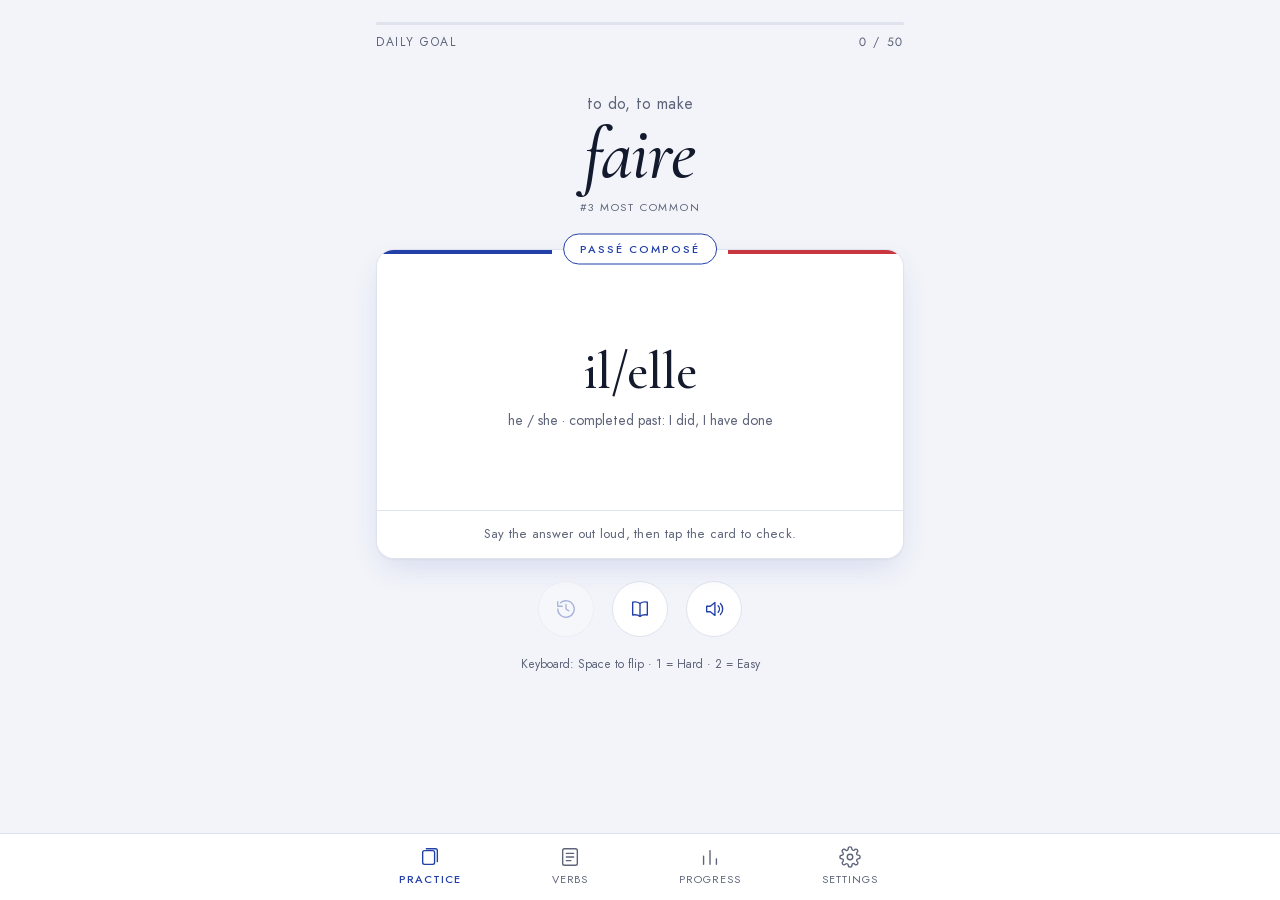
==== commit d3d2d15c: "Make app updates bypass stale browser caches Service workers now install files with cache: reload, f" ====
--- a/index.html
+++ b/index.html
@@ -11,10 +11,10 @@
 <meta name="mobile-web-app-capable" content="yes">
 <meta name="apple-mobile-web-app-title" content="Conjugaison">
 <meta name="apple-mobile-web-app-status-bar-style" content="default">
-<link rel="manifest" href="manifest.webmanifest">
-<link rel="apple-touch-icon" href="apple-touch-icon.png">
-<link rel="icon" type="image/png" href="icon-256.png">
-<link rel="stylesheet" href="fonts.css">
+<link rel="manifest" href="manifest.webmanifest?v=3">
+<link rel="apple-touch-icon" href="apple-touch-icon.png?v=3">
+<link rel="icon" type="image/png" href="icon-256.png?v=3">
+<link rel="stylesheet" href="fonts.css?v=3">
 <style>html{color-scheme:light;-webkit-text-size-adjust:100%;padding-top:env(safe-area-inset-top,0px)}html,body{margin:0}img{max-width:100%}</style>
 </head>
 <body>
